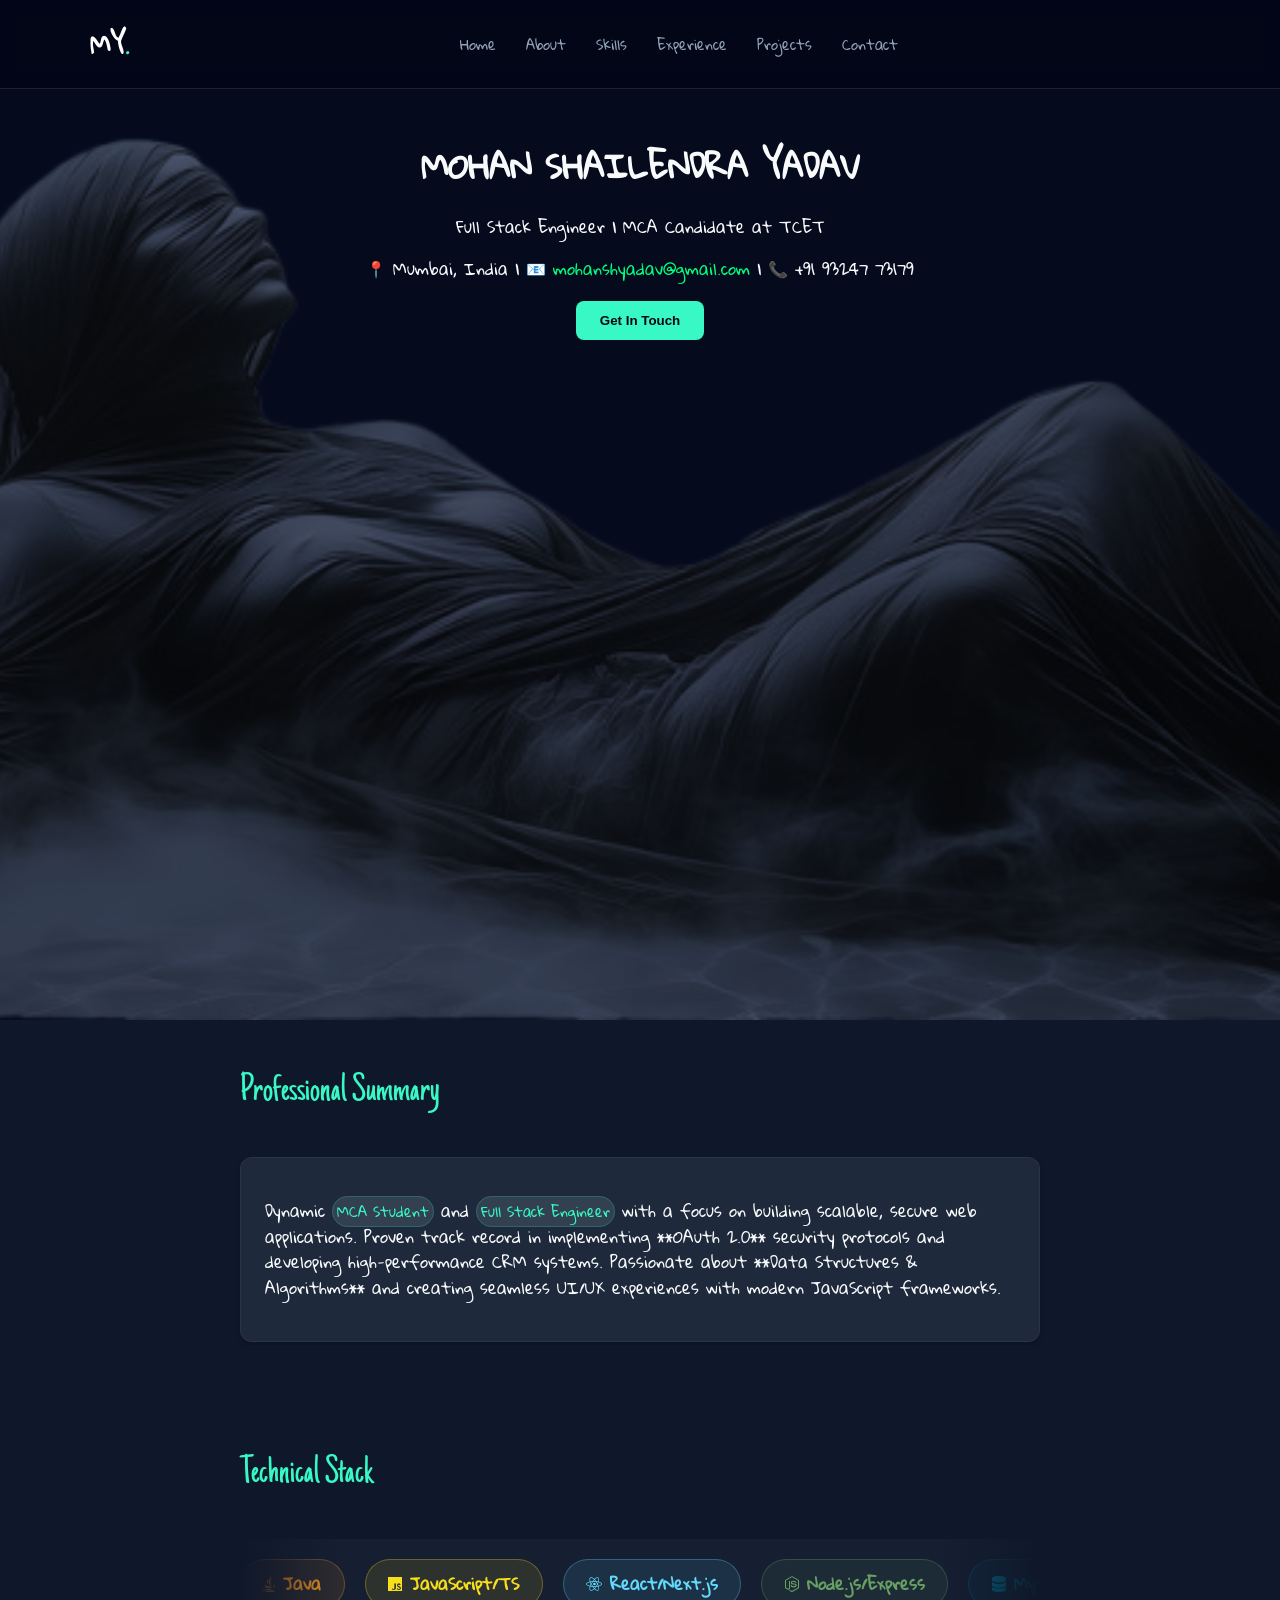
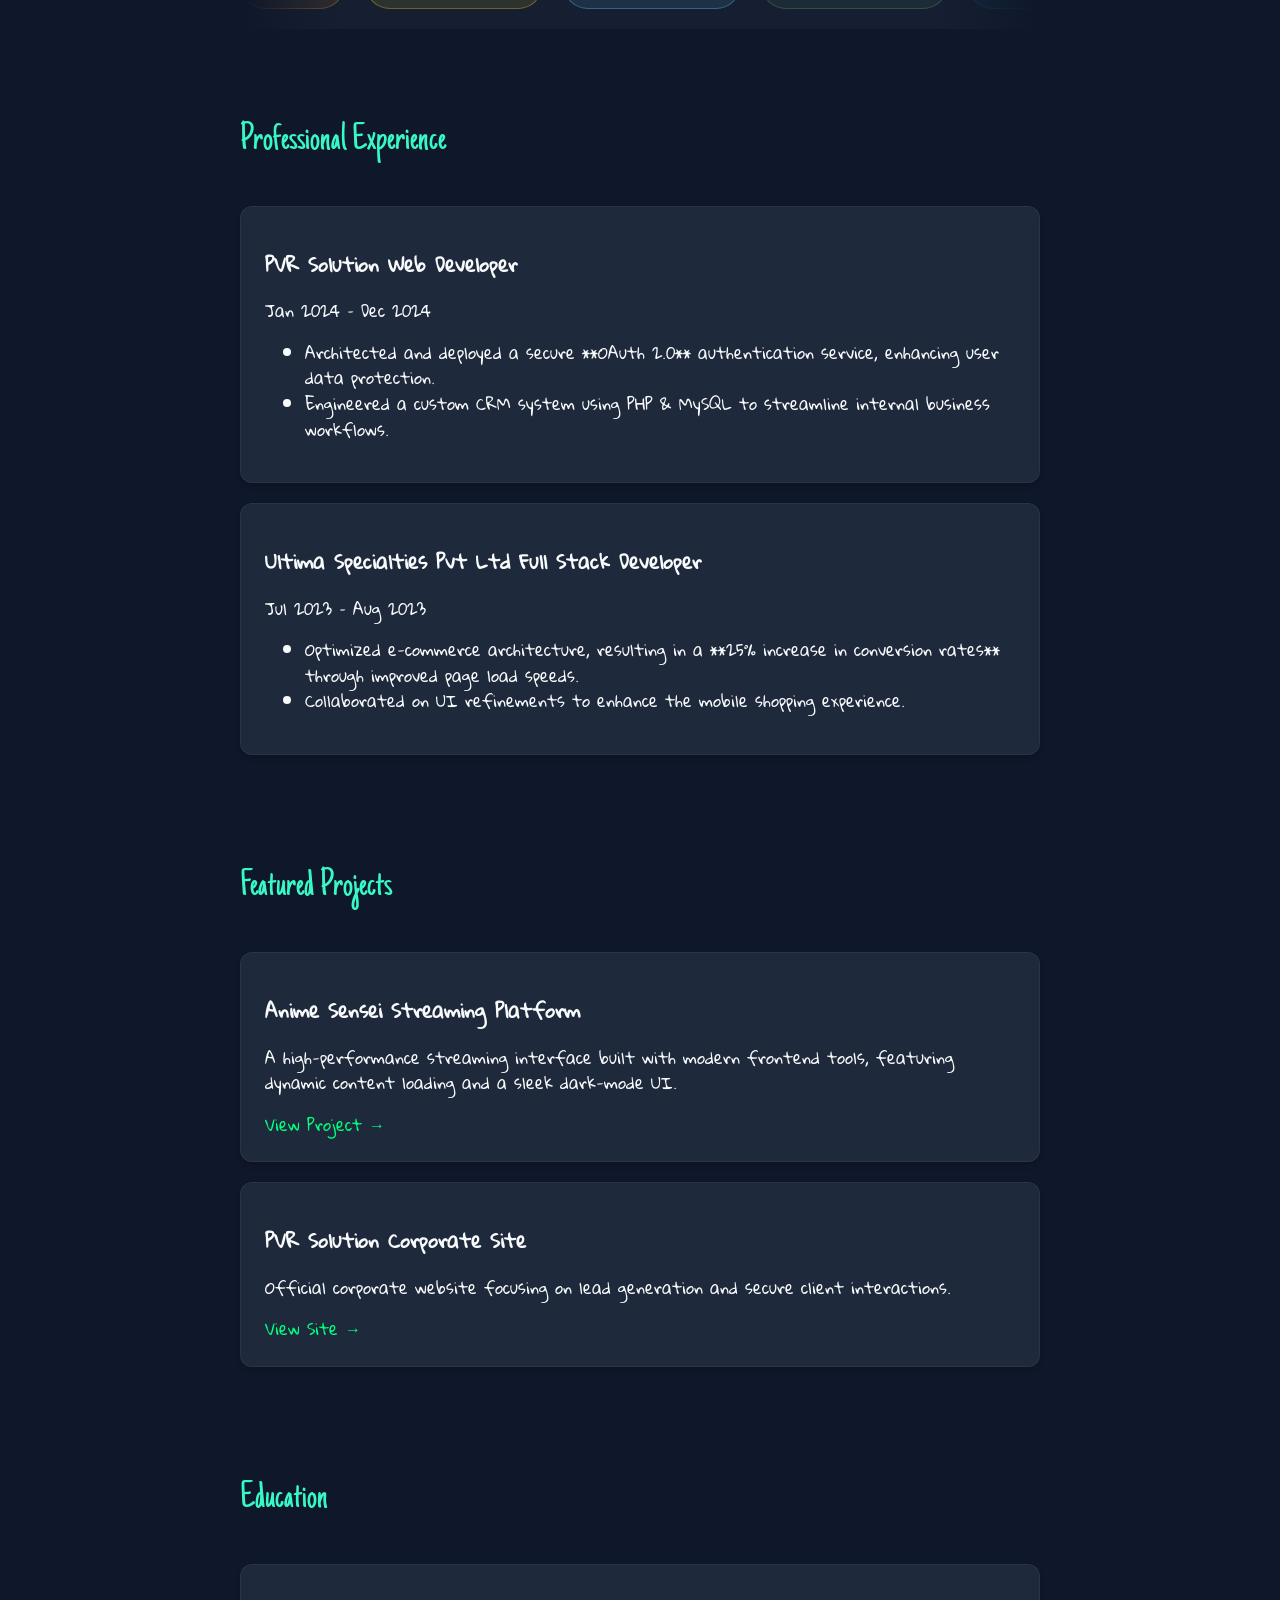
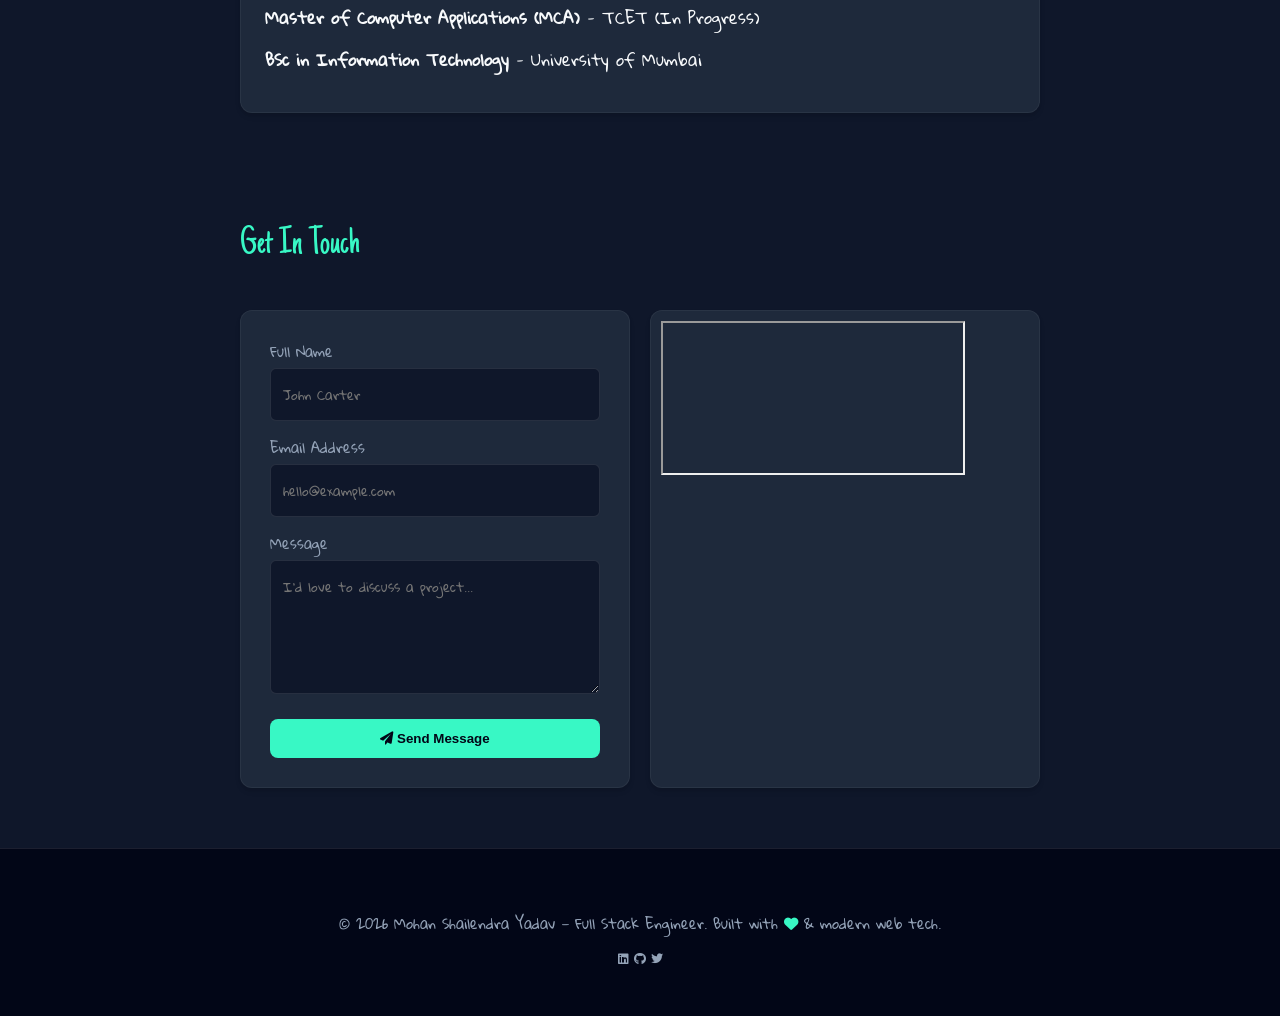
==== index.html @ fda1f380 "reupdate" ====
<!DOCTYPE html>
<html lang="en">

<head>
    <meta charset="UTF-8">
    <meta name="viewport" content="width=device-width, initial-scale=1.0">
    <title>Mohan Shailendra Yadav | Full Stack Engineer</title>
    <link rel="stylesheet" href="https://cdnjs.cloudflare.com/ajax/libs/font-awesome/6.0.0-beta3/css/all.min.css">
    <link href="https://fonts.googleapis.com/css2?family=Inter:wght@400;600;800&display=swap" rel="stylesheet">
    <link rel="stylesheet" href="./assets/css/style.css">
</head>

<body>

    <header class="navbar">
        <nav class="nav-container">
            <a href="#" class="logo">MY<span>.</span></a>

            <ul class="nav-links">
                <li><a href="#hero">Home</a></li>
                <li><a href="#summary">About</a></li>
                <li><a href="#skills">Skills</a></li>
                <li><a href="#experience">Experience</a></li>
                <li><a href="#projects">Projects</a></li>
                <li><a href="#contact">Contact</a></li>
            </ul>

            <div class="menu-toggle" id="mobile-menu">
                <span class="bar"></span>
                <span class="bar"></span>
                <span class="bar"></span>
            </div>
        </nav>
    </header>


    <main>
        <div id="hero">
            <div class="hero-card">

                <h1>MOHAN SHAILENDRA YADAV</h1>
                <p>Full Stack Engineer | MCA Candidate at TCET</p>
                <div class="contact-info">
                    <span>📍 Mumbai, India</span> |
                    <span>📧 <a href="mailto:mohanshyadav@gmail.com">mohanshyadav@gmail.com</a></span> |
                    <span>📞 +91 93247 73179</span>
                </div>
                <div style="margin-top: 20px;">
                    <button onclick="window.location.href='mailto:mohanshyadav@gmail.com'">Get In Touch</button>
                </div>
            </div>

        </div>

        <section id="summary">
            <h2>Professional Summary</h2>
            <div class="card">
                <p>
                    Dynamic <strong class="badge">MCA Student</strong> and <strong class="badge">Full Stack
                        Engineer</strong> with a focus on building scalable,
                    secure web applications.
                    Proven track record in implementing **OAuth 2.0** security protocols and developing high-performance
                    CRM systems.
                    Passionate about **Data Structures & Algorithms** and creating seamless UI/UX experiences with
                    modern JavaScript frameworks.
                </p>
            </div>
        </section>
        <section id="skills">
            <h2>Technical Stack</h2>
            <div class="slider-container">
                <div class="skill-track">
                    <span class="skill-badge java"><i class="fab fa-java"></i> Java</span>
                    <span class="skill-badge js"><i class="fab fa-js"></i> JavaScript/TS</span>
                    <span class="skill-badge react"><i class="fab fa-react"></i> React/Next.js</span>
                    <span class="skill-badge node"><i class="fab fa-node-js"></i> Node.js/Express</span>
                    <span class="skill-badge db"><i class="fas fa-database"></i> MySQL/MongoDB</span>
                    <span class="skill-badge aws"><i class="fab fa-aws"></i> AWS/Firebase</span>
                    <span class="skill-badge git"><i class="fab fa-git-alt"></i> Git/GitHub</span>
                    <span class="skill-badge design"><i class="fab fa-bootstrap"></i> Tailwind/CSS</span>
                    <span class="skill-badge security"><i class="fas fa-lock"></i> OAuth 2.0 / JWT</span>

                    <span class="skill-badge java"><i class="fab fa-java"></i> Java</span>
                    <span class="skill-badge js"><i class="fab fa-js"></i> JavaScript/TS</span>
                    <span class="skill-badge react"><i class="fab fa-react"></i> React/Next.js</span>
                    <span class="skill-badge node"><i class="fab fa-node-js"></i> Node.js/Express</span>
                    <span class="skill-badge db"><i class="fas fa-database"></i> MySQL/MongoDB</span>
                    <span class="skill-badge aws"><i class="fab fa-aws"></i> AWS/Firebase</span>
                    <span class="skill-badge git"><i class="fab fa-git-alt"></i> Git/GitHub</span>
                    <span class="skill-badge design"><i class="fab fa-bootstrap"></i> Tailwind/CSS</span>
                    <span class="skill-badge security"><i class="fas fa-lock"></i> OAuth 2.0 / JWT</span>
                </div>
            </div>
        </section>

        <section id="experience">
            <h2>Professional Experience</h2>
            <div class="card">
                <div class="card-header">
                    <h3>PVR Solution <span class="role">Web Developer</span></h3>
                    <span class="date">Jan 2024 – Dec 2024</span>
                </div>
                <ul>
                    <li>Architected and deployed a secure **OAuth 2.0** authentication service, enhancing user data
                        protection.</li>
                    <li>Engineered a custom CRM system using PHP & MySQL to streamline internal business workflows.</li>
                </ul>
            </div>

            <div class="card">
                <div class="card-header">
                    <h3>Ultima Specialties Pvt Ltd <span class="role">Full Stack Developer</span></h3>
                    <span class="date">Jul 2023 – Aug 2023</span>
                </div>
                <ul>
                    <li>Optimized e-commerce architecture, resulting in a **25% increase in conversion rates** through
                        improved page load speeds.</li>
                    <li>Collaborated on UI refinements to enhance the mobile shopping experience.</li>
                </ul>
            </div>
        </section>

        <section id="projects">
            <h2>Featured Projects</h2>
            <div class="card">
                <h3>Anime Sensei Streaming Platform</h3>
                <p>A high-performance streaming interface built with modern frontend tools, featuring dynamic content
                    loading and a sleek dark-mode UI.</p>
                <a href="https://anime-sensei-swart.vercel.app" target="_blank" class="project-link">View Project →</a>
            </div>
            <div class="card">
                <h3>PVR Solution Corporate Site</h3>
                <p>Official corporate website focusing on lead generation and secure client interactions.</p>
                <a href="https://pvrsolution.com" target="_blank" class="project-link">View Site →</a>
            </div>
        </section>

        <section id="education">
            <h2>Education</h2>
            <div class="card">
                <p><strong>Master of Computer Applications (MCA)</strong> - TCET (In Progress)</p>
                <p><strong>BSc in Information Technology</strong> - University of Mumbai</p>
            </div>
        </section>
<section id="contact">
        <h2>Get In Touch</h2>
        <div class="contact-container">
            <div class="card" style="padding: 1.8rem;">
                <form id="contactForm">
                    <div class="input-group">
                        <label for="name">Full Name</label>
                        <input type="text" id="name" placeholder="John Carter" required>
                    </div>
                    <div class="input-group">
                        <label for="email">Email Address</label>
                        <input type="email" id="email" placeholder="hello@example.com" required>
                    </div>
                    <div class="input-group">
                        <label for="message">Message</label>
                        <textarea id="message" rows="4" placeholder="I'd love to discuss a project..." required></textarea>
                    </div>
                    <button type="submit" class="submit-btn"><i class="fas fa-paper-plane"></i> Send Message</button>
                </form>
            </div>
            <div class="card contact-map">
                <iframe src="https://www.google.com/maps/embed?pb=!1m18!1m12!1m3!1d241317.11609823277!2d72.74109925749698!3d19.081966716222594!2m3!1f0!2f0!3f0!3m2!1i1024!2i768!4f13.1!3m3!1m2!1s0x3be7c6306644edc1%3A0x5da4ed8f8d648c69!2sMumbai%2C%20Maharashtra!5e0!3m2!1sen!2sin!4v1712150000000!5m2!1sen!2sin" loading="lazy" referrerpolicy="no-referrer-when-downgrade"></iframe>
            </div>
        </div>
    </section>
    </main>

    <footer>
        <p>© 2026 Mohan Shailendra Yadav — Full Stack Engineer. Built with <i class="fas fa-heart"
                style="color: var(--primary);"></i> & modern web tech.</p>
        <div style="margin-top: 8px; font-size: 0.75rem;">
            <i class="fab fa-linkedin"></i> <i class="fab fa-github"></i> <i class="fab fa-twitter"></i>
        </div>
    </footer>

    <script src="./assets/javascript/main.js"></script>
</body>

</html>
---- assets/css/style.css ----
:root {
  --primary: #38f8c5;
  --primary-hover: #0ea5e9;
  --bg-main: #0f172a;
  --bg-card: #1e293b;
  --bg-header: #020617;
  --text-main: #f8fafc;
  --text-muted: #94a3b8;
  --transition: all 0.3s ease;
}

@font-face {
  font-family: 'Gloria';
  src: url('../fonts/GloriaHallelujah-Regular.ttf');
}

@font-face {
  font-family: 'AnotherHand';
  src: url('../fonts/JustAnotherHand-Regular.ttf');
}

html {
  scroll-behavior: smooth;
}

body {
  font-family: 'Gloria', sans-serif;
  line-height: 1.6;
  margin: 0;
  background-color: var(--bg-main);
  color: var(--text-main);
  -webkit-font-smoothing: antialiased;
}

a {
  color: springgreen;
  text-decoration: none;
}

/* custom scrollbar */
::-webkit-scrollbar {
  width: 8px;
}

::-webkit-scrollbar-track {
  background: var(--bg-header);
}

::-webkit-scrollbar-thumb {
  background: var(--primary);
  border-radius: 12px;
}

/* Header with a subtle bottom border */
header {
  background: var(--bg-header);
  padding: 3rem 1rem;
  text-align: center;
  border-bottom: 1px solid rgba(255, 255, 255, 0.1);
}

header h1 {
  margin: 0;
  font-size: 2.5rem;
  font-weight: 800;
  letter-spacing: -0.025em;
  background: linear-gradient(to right, #38bdf8, #818cf8);
  -webkit-background-clip: text;
  -webkit-text-fill-color: transparent;
}

header p {
  margin-top: 0.5rem;
  color: var(--text-muted);
  font-size: 1.1rem;
}

/* Section constraints for better readability */
section {
  max-width: 800px;
  margin: 0 auto;
  padding: 40px 20px;
}

/* Cards with depth and hover effects */
.card {
  background: var(--bg-card);
  padding: 1.5rem;
  margin-bottom: 20px;
  border-radius: 12px;
  border: 1px solid rgba(255, 255, 255, 0.05);
  transition: var(--transition);
  box-shadow: 0 4px 6px -1px rgba(0, 0, 0, 0.1), 0 2px 4px -1px rgba(0, 0, 0, 0.06);
}

.card:hover {
  transform: translateY(-4px);
  border-color: var(--primary);
  box-shadow: 0 10px 15px -3px rgba(0, 0, 0, 0.2);
}

h2 {
  font-family: 'AnotherHand', sans-serif;
  font-size: 2.5rem;
  font-weight: 400;
  margin-top: 0;
  color: var(--primary);
  display: flex;
  align-items: center;
  gap: 10px;
}

.badge {
  background: rgba(198, 230, 226, 0.12);
  border-radius: 40px;
  padding: 0;
  padding-left: 4px;
  padding-right: 4px;
  font-size: 0.9rem;
  font-weight: 500;
  color: var(--primary);
  border: 1px solid rgba(45, 212, 191, 0.25);
}

/* Improved Button States */
button {
  padding: 12px 24px;
  background: var(--primary);
  color: #020617;
  font-weight: 600;
  border: none;
  cursor: pointer;
  border-radius: 8px;
  transition: var(--transition);
}

button:hover {
  background: var(--primary-hover);
  transform: scale(1.02);
  box-shadow: 0 0 20px rgba(56, 189, 248, 0.4);
}

button:active {
  transform: scale(0.98);
}

/* ----------------------------------------------------------- */
/* Navbar Styling */
/* ----------------------------------------------------------- */

.navbar {
  position: fixed;
  top: 0;
  width: 100%;
  background: rgba(2, 6, 23, 0.8);
  /* Dark semi-transparent */
  backdrop-filter: blur(10px);
  /* Glass effect */
  border-bottom: 1px solid rgba(255, 255, 255, 0.1);
  z-index: 1000;
  padding: 15px 0;
}

.nav-container {
  max-width: 1100px;
  margin: 0 auto;
  display: flex;
  justify-content: space-between;
  align-items: center;
  padding: 0 20px;
}

.logo {
  font-size: 1.5rem;
  font-weight: 800;
  color: white;
  text-decoration: none;
  letter-spacing: -1px;
}

.logo span {
  color: var(--primary);
  /* That blue we used earlier */
}

.nav-links {
  display: flex;
  list-style: none;
  gap: 30px;
}

.nav-links a {
  text-decoration: none;
  color: var(--text-muted);
  font-size: 0.9rem;
  font-weight: 500;
  transition: var(--transition);
}

.nav-links a:hover {
  color: var(--primary);
}

/* Responsive Mobile Menu */
@media (max-width: 768px) {

  .menu-toggle {
    display: block;
    cursor: pointer;
  }

  .bar {
    display: block;
    width: 25px;
    height: 3px;
    margin: 5px auto;
    background-color: white;
    transition: all 0.3s ease-in-out;
  }

  /* Create the 'drawer' effect */
  .nav-links {
    display: flex;
    flex-direction: column;
    position: absolute;
    top: 70px;
    /* Adjust based on navbar height */
    left: -100%;
    /* Hidden off-screen to the left */
    width: 100%;
    background: var(--bg-header);
    transition: 0.3s ease;
    text-align: center;
    padding: 20px 0;
    border-bottom: 1px solid rgba(255, 255, 255, 0.1);
  }

  /* When JavaScript adds the .active class, slide it in! */
  .nav-links.active {
    left: 0;
  }

  /* Animate the hamburger into an 'X' */
  .menu-toggle.is-active .bar:nth-child(2) {
    opacity: 0;
  }

  .menu-toggle.is-active .bar:nth-child(1) {
    transform: translateY(8px) rotate(45deg);
  }

  .menu-toggle.is-active .bar:nth-child(3) {
    transform: translateY(-8px) rotate(-45deg);
  }
}

/* ----------------------------------------------------------- */
/* Hero Section Layout */
/* ----------------------------------------------------------- */
#hero {
  height: 100dvh;
  width: 100%;
  padding-top: 120px;
  /* Space for the fixed navbar */
  text-align: center;

  /* Background Properties */
  background-image: url('../images/hero-bg.png');
  background-repeat: no-repeat;
  background-position: center center;
  /* Centers the image */
  background-size: cover;
  /* This is the fix for "attachment: cover" */

  /* Optional: Background Overlay */
  /* This makes the text easier to read if the image is too bright */
  background-blend-mode: overlay;
  background-color: rgba(2, 6, 23, 0.7);
}


/* ----------------------------------------------------------- */
/* Skill Section Layout */
/* ----------------------------------------------------------- */

/* Slider Wrapper */
.slider-container {
  width: 100%;
  overflow: hidden;
  padding: 20px 0;
  background: rgba(30, 41, 59, 0.5);
  border-radius: 12px;
  position: relative;
}

/* Masking gradient to fade edges */
.slider-container::before,
.slider-container::after {
  content: "";
  position: absolute;
  top: 0;
  width: 100px;
  height: 100%;
  z-index: 2;
}

.slider-container::before {
  left: 0;
  background: linear-gradient(to right, #0f172a, transparent);
}

.slider-container::after {
  right: 0;
  background: linear-gradient(to left, #0f172a, transparent);
}

/* The Moving Track */
.skill-track {
  display: flex;
  gap: 20px;
  width: max-content;
  animation: scroll 25s linear infinite;
}

.skill-track:hover {
  animation-play-state: paused;
  /* Pause on hover so people can read */
}

@keyframes scroll {
  0% {
    transform: translateX(0);
  }

  100% {
    transform: translateX(-50%);
  }
}

/* Brand Colors & Badge Styling */
.skill-badge {
  display: flex;
  align-items: center;
  gap: 8px;
  padding: 0.7rem 1.4rem;
  border-radius: 50px;
  font-weight: 600;
  white-space: nowrap;
  border: 1px solid rgba(255, 255, 255, 0.1);
  transition: transform 0.3s ease;
}

.skill-badge:hover {
  transform: scale(1.1);
}

/* Specific Colors */
.java {
  color: #f89820;
  background: rgba(248, 152, 32, 0.1);
  border-color: rgba(248, 152, 32, 0.3);
}

.js {
  color: #f7df1e;
  background: rgba(247, 223, 30, 0.1);
  border-color: rgba(247, 223, 30, 0.3);
}

.react {
  color: #61dafb;
  background: rgba(97, 218, 251, 0.1);
  border-color: rgba(97, 218, 251, 0.3);
}

.node {
  color: #68a063;
  background: rgba(104, 160, 99, 0.1);
  border-color: rgba(104, 160, 99, 0.3);
}

.db {
  color: #00758f;
  background: rgba(0, 117, 143, 0.1);
  border-color: rgba(0, 117, 143, 0.3);
}

.aws {
  color: #ff9900;
  background: rgba(255, 153, 0, 0.1);
  border-color: rgba(255, 153, 0, 0.3);
}

.git {
  color: #f05032;
  background: rgba(240, 80, 50, 0.1);
  border-color: rgba(240, 80, 50, 0.3);
}

.design {
  color: #38bdf8;
  background: rgba(56, 189, 248, 0.1);
  border-color: rgba(56, 189, 248, 0.3);
}

.security {
  color: #a855f7;
  background: rgba(168, 85, 247, 0.1);
  border-color: rgba(168, 85, 247, 0.3);
}

/* ----------------------------------------------------------- */
/* Contact Section Layout */
/* ----------------------------------------------------------- */

.contact-container {
  display: grid;
  grid-template-columns: 1fr 1fr;
  gap: 20px;
}

/* Form Styling */
.input-group {
  margin-bottom: 15px;
  display: flex;
  flex-direction: column;
}

.input-group label {
  font-size: 0.9rem;
  color: var(--text-muted);
  margin-bottom: 5px;
}

.input-group input,
.input-group textarea {
  background: #0f172a;
  border: 1px solid rgba(255, 255, 255, 0.1);
  padding: 12px;
  border-radius: 6px;
  color: white;
  font-family: inherit;
  transition: var(--transition);
}

.input-group input:focus,
.input-group textarea:focus {
  outline: none;
  border-color: var(--primary);
  box-shadow: 0 0 5px rgba(56, 189, 248, 0.2);
}

/* Map Styling */
.contact-map {
  padding: 10px;
  /* Slimmer padding for the map card */
  min-height: 350px;
  overflow: hidden;
}

.submit-btn {
  width: 100%;
  margin-top: 10px;
}

/* Responsive Design */
@media (max-width: 768px) {
  .contact-container {
    grid-template-columns: 1fr;
    /* Stacks form and map on top of each other */
  }

  .contact-map {
    height: 300px;
  }
}

/* ----------------------------------------------------------- */
/* Footer */
/* ----------------------------------------------------------- */

footer {
  text-align: center;
  padding: 3rem 1rem;
  background: var(--bg-header);
  color: var(--text-muted);
  font-size: 0.9rem;
  border-top: 1px solid rgba(255, 255, 255, 0.1);
}
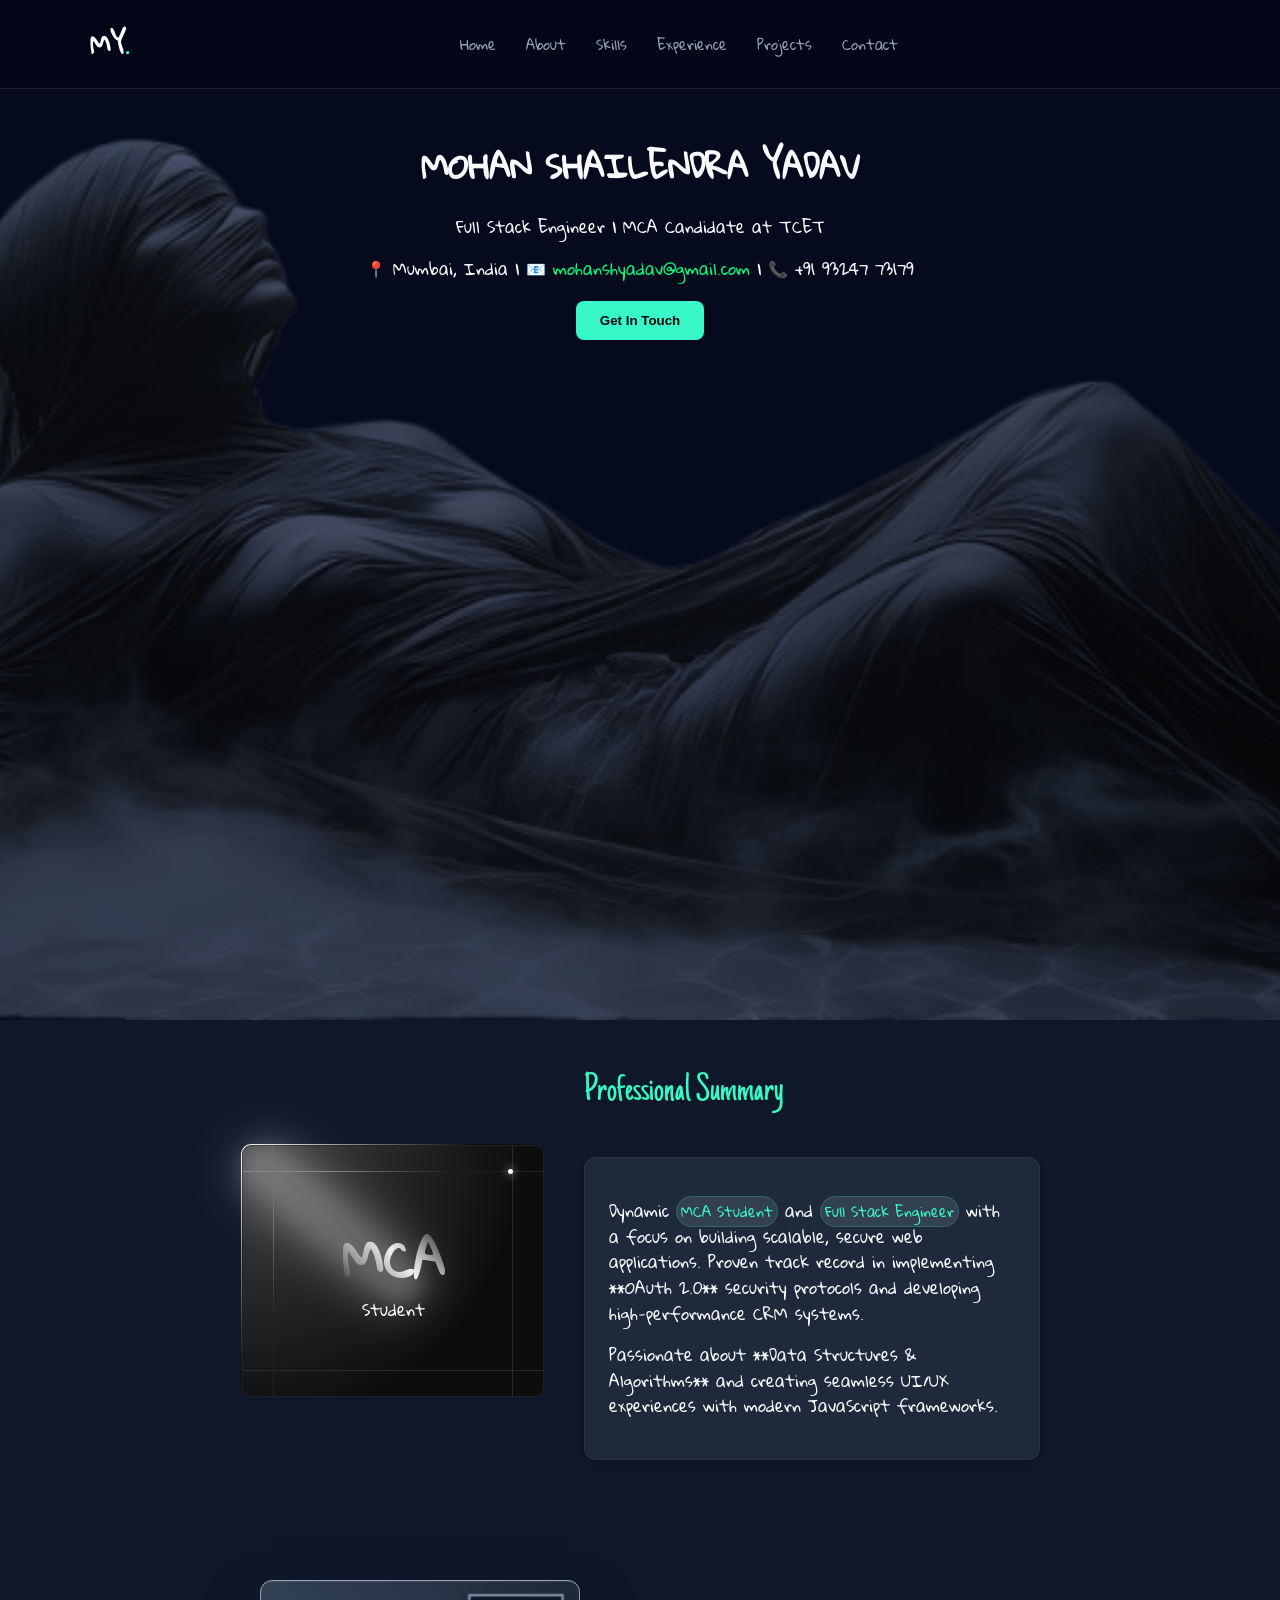
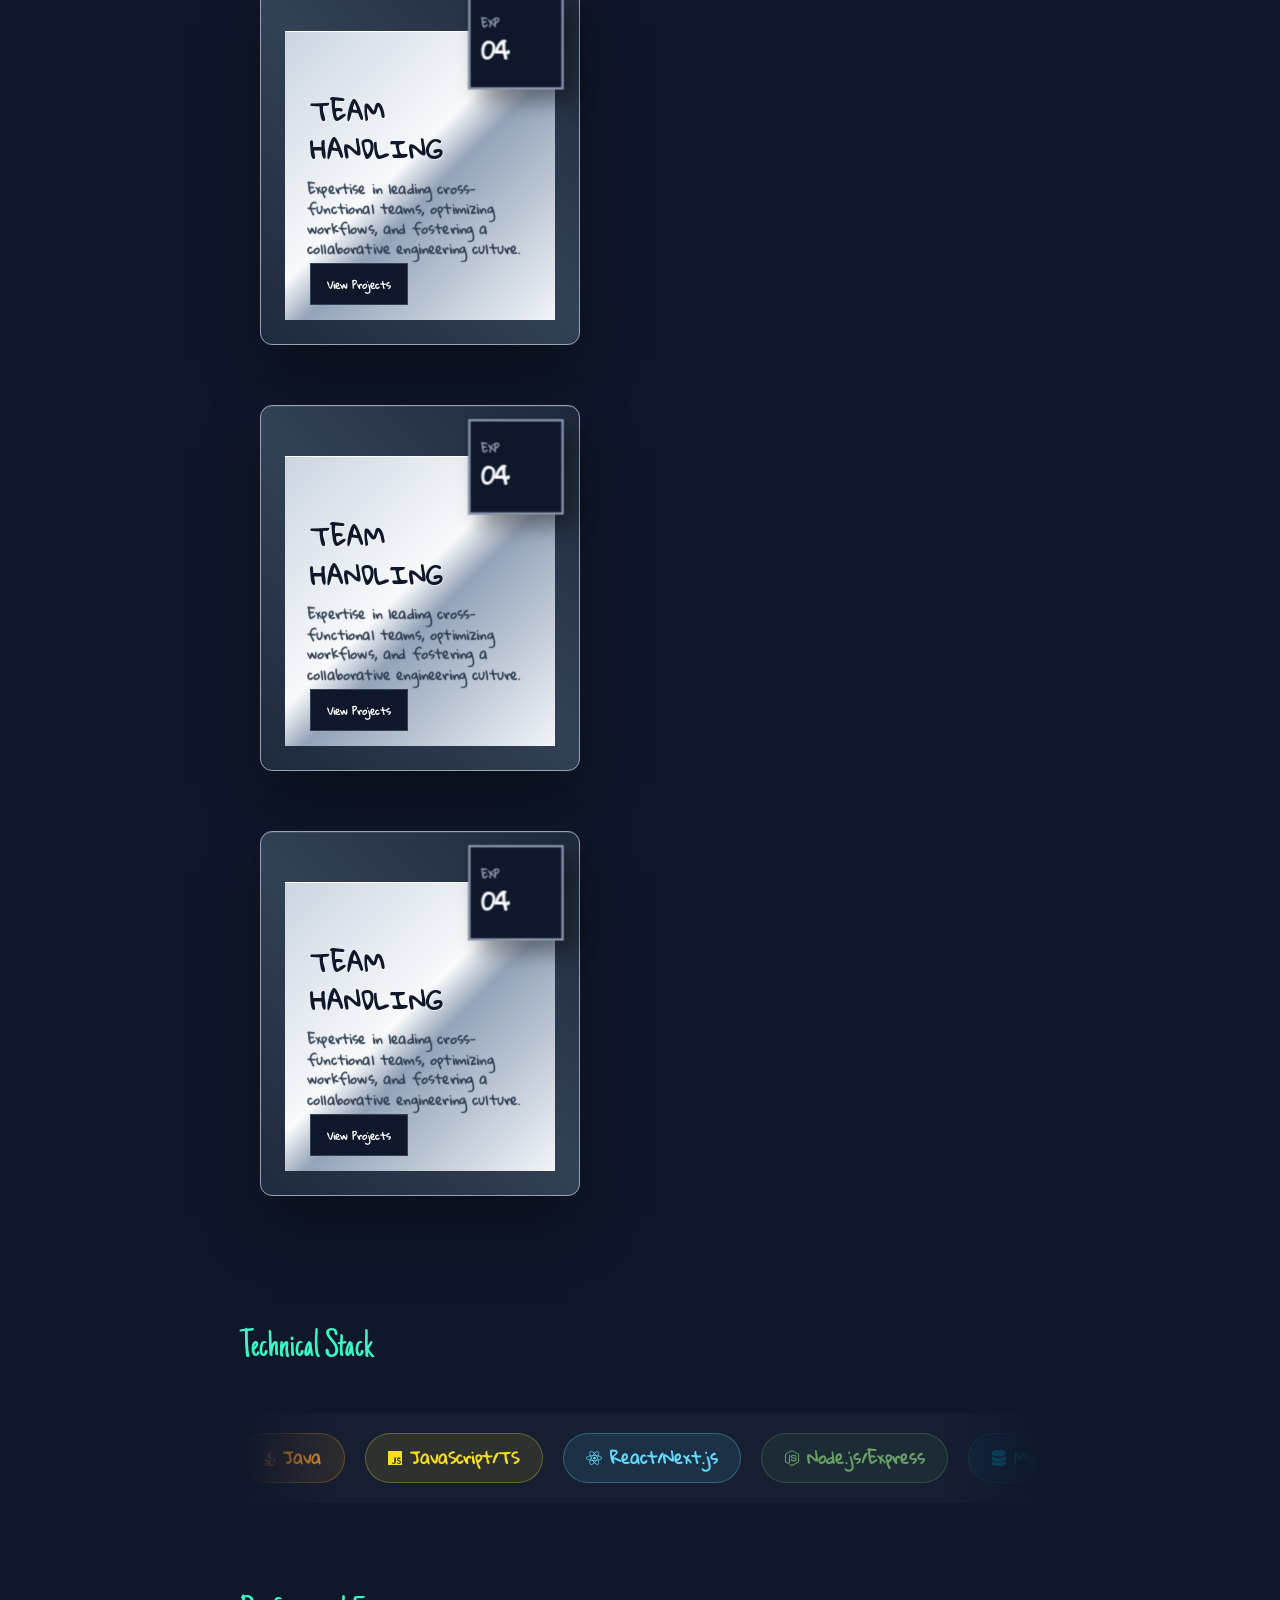
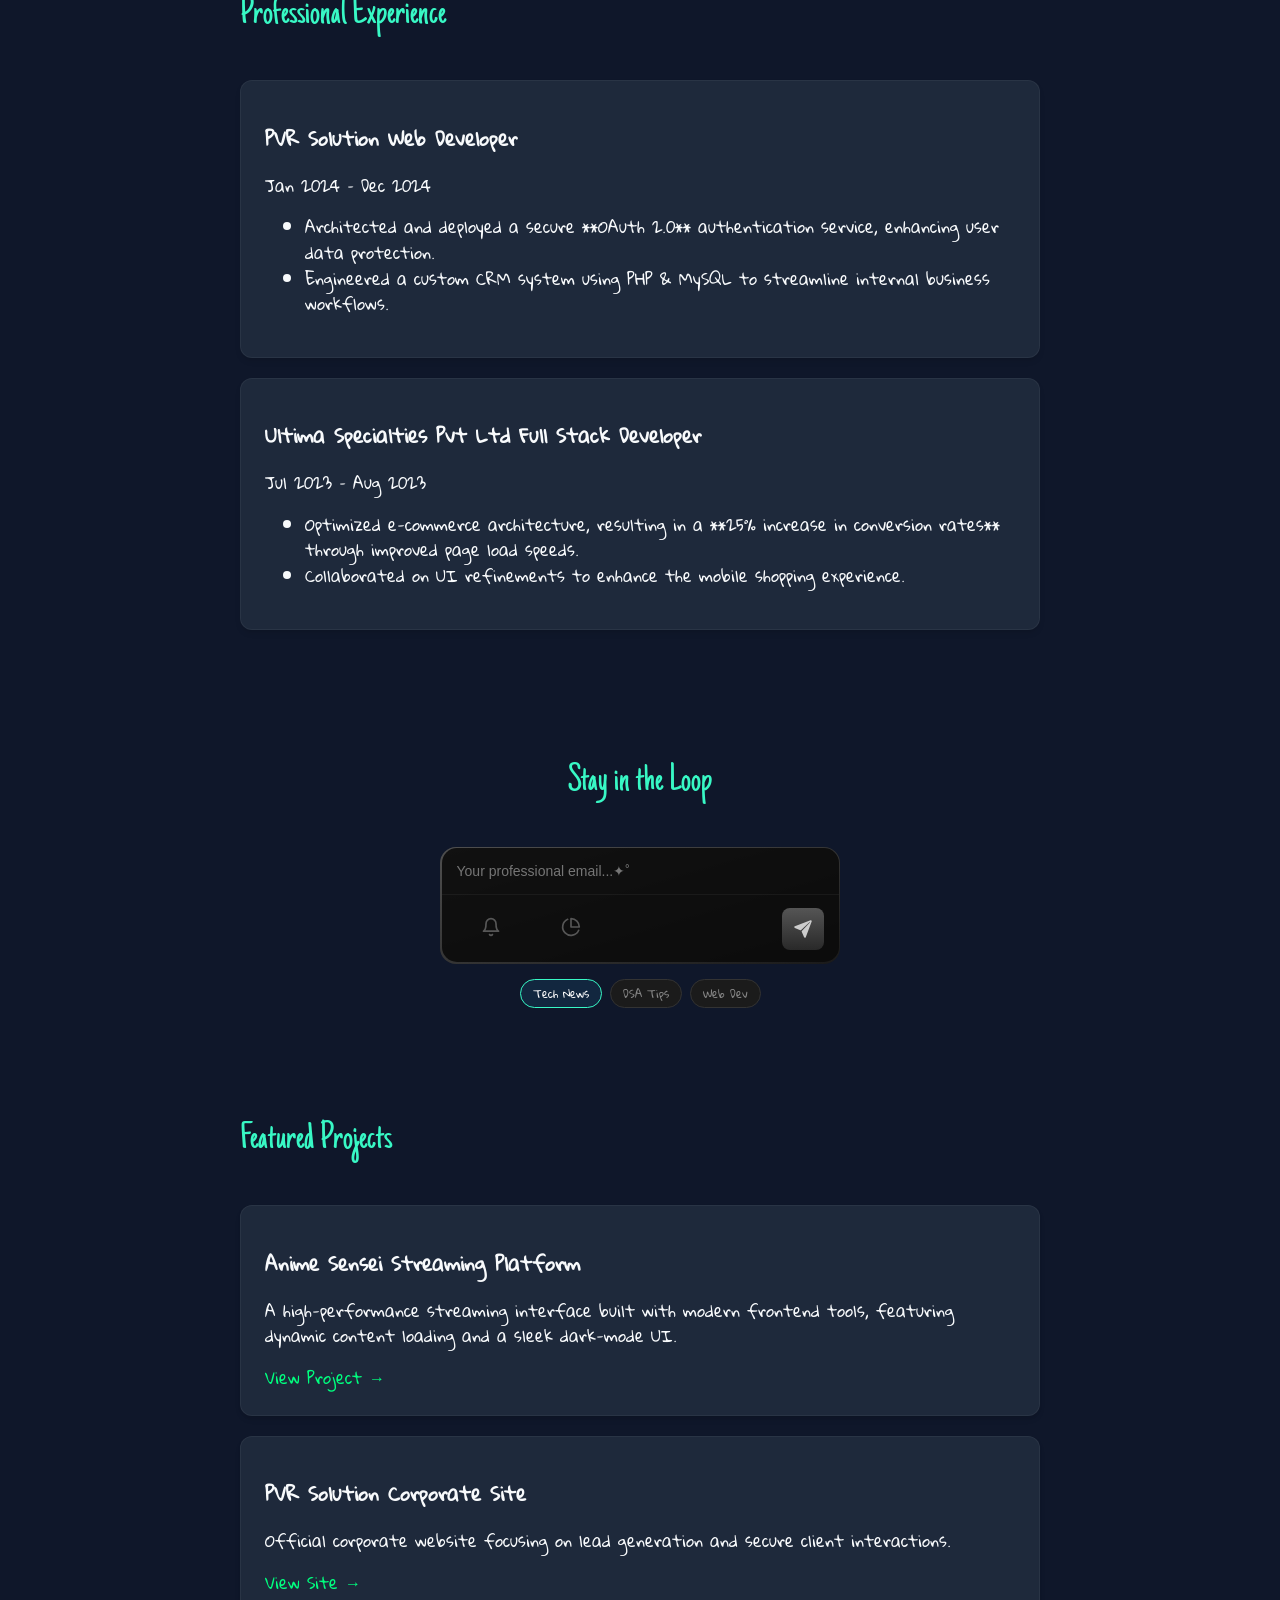
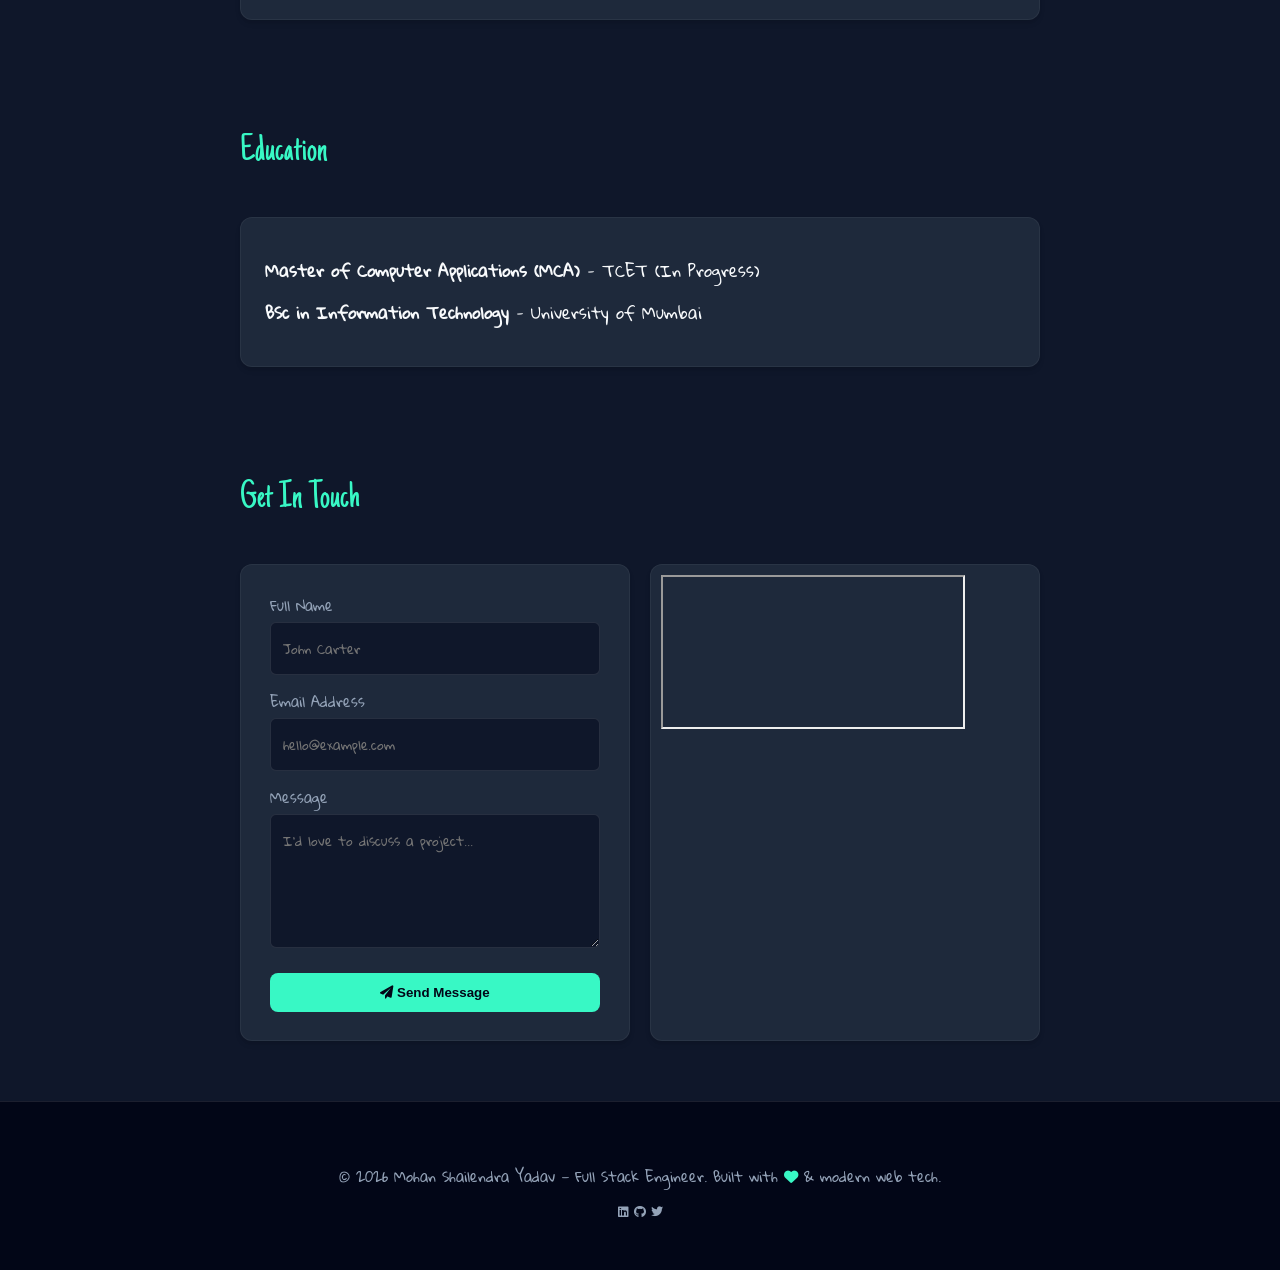
==== commit 07b9ae2b: "changes-aos added" ====
--- a/index.html
+++ b/index.html
@@ -8,9 +8,15 @@
     <link rel="stylesheet" href="https://cdnjs.cloudflare.com/ajax/libs/font-awesome/6.0.0-beta3/css/all.min.css">
     <link href="https://fonts.googleapis.com/css2?family=Inter:wght@400;600;800&display=swap" rel="stylesheet">
     <link rel="stylesheet" href="./assets/css/style.css">
+    <link rel="stylesheet" href="./assets/css/aos.css">
 </head>
 
 <body>
+<div class="loader-wrapper">
+    <div class="loader">
+        <img src="./assets/images/loader.gif" alt="Loading..." />
+    </div>
+</div>
 
     <header class="navbar">
         <nav class="nav-container">
@@ -51,22 +57,89 @@
             </div>
 
         </div>
-
-        <section id="summary">
+<section id="summary" data-aos="fade-up">
+    <div class="summary-container">
+        <div class="summary-visual">
+            <div class="outer">
+                <div class="dot"></div>
+                <div class="card-animated">
+                    <div class="ray"></div>
+                    <div class="text">MCA</div>
+                    <div>Student</div>
+                    <div class="line topl"></div>
+                    <div class="line leftl"></div>
+                    <div class="line bottoml"></div>
+                    <div class="line rightl"></div>
+                </div>
+            </div>
+        </div>
+
+        <div class="summary-text">
             <h2>Professional Summary</h2>
             <div class="card">
                 <p>
                     Dynamic <strong class="badge">MCA Student</strong> and <strong class="badge">Full Stack
-                        Engineer</strong> with a focus on building scalable,
-                    secure web applications.
-                    Proven track record in implementing **OAuth 2.0** security protocols and developing high-performance
-                    CRM systems.
-                    Passionate about **Data Structures & Algorithms** and creating seamless UI/UX experiences with
-                    modern JavaScript frameworks.
+                    Engineer</strong> with a focus on building scalable, secure web applications.
+                    Proven track record in implementing **OAuth 2.0** security protocols and developing 
+                    high-performance CRM systems.
                 </p>
-            </div>
-        </section>
-        <section id="skills">
+                <p style="margin-top: 15px;">
+                    Passionate about **Data Structures & Algorithms** and creating seamless UI/UX 
+                    experiences with modern JavaScript frameworks.
+                </p>
+            </div>
+        </div>
+    </div>
+</section>
+
+<section id="" >
+    <div class="parent">
+  <div class="card metallic">
+    <div class="content-box">
+      <span class="card-title">Team Handling</span>
+      <p class="card-content">
+        Expertise in leading cross-functional teams, optimizing workflows, and fostering a collaborative engineering culture.
+      </p>
+      <span class="see-more">View Projects</span>
+    </div>
+    <div class="date-box">
+      <span class="month">EXP</span>
+      <span class="date">04</span> </div>
+  </div>
+</div>
+
+<div class="parent">
+  <div class="card metallic">
+    <div class="content-box">
+      <span class="card-title">Team Handling</span>
+      <p class="card-content">
+        Expertise in leading cross-functional teams, optimizing workflows, and fostering a collaborative engineering culture.
+      </p>
+      <span class="see-more">View Projects</span>
+    </div>
+    <div class="date-box">
+      <span class="month">EXP</span>
+      <span class="date">04</span> </div>
+  </div>
+</div>
+
+<div class="parent">
+  <div class="card metallic">
+    <div class="content-box">
+      <span class="card-title">Team Handling</span>
+      <p class="card-content">
+        Expertise in leading cross-functional teams, optimizing workflows, and fostering a collaborative engineering culture.
+      </p>
+      <span class="see-more">View Projects</span>
+    </div>
+    <div class="date-box">
+      <span class="month">EXP</span>
+      <span class="date">04</span> </div>
+  </div>
+</div>
+</section>
+
+        <section id="skills" data-aos="fade-up">
             <h2>Technical Stack</h2>
             <div class="slider-container">
                 <div class="skill-track">
@@ -93,7 +166,7 @@
             </div>
         </section>
 
-        <section id="experience">
+        <section id="experience" data-aos="fade-up">
             <h2>Professional Experience</h2>
             <div class="card">
                 <div class="card-header">
@@ -107,7 +180,7 @@
                 </ul>
             </div>
 
-            <div class="card">
+            <div class="card" data-aos="fade-right">
                 <div class="card-header">
                     <h3>Ultima Specialties Pvt Ltd <span class="role">Full Stack Developer</span></h3>
                     <span class="date">Jul 2023 – Aug 2023</span>
@@ -120,53 +193,92 @@
             </div>
         </section>
 
+        <section id="newsletter" data-aos="fade-up">
+    <h2>Stay in the Loop</h2>
+    <div class="container_newsletter">
+        <div class="container-input-wrapper">
+            <div class="inner-box">
+                <div class="input-area">
+                    <input type="email" id="email_sub" name="email" placeholder="Your professional email...✦˚" required>
+                </div>
+                <div class="options">
+                    <div class="btns-add">
+                        <button title="Weekly Updates">
+                            <svg xmlns="http://www.w3.org/2000/svg" width="20" height="20" viewBox="0 0 24 24" fill="none" stroke="currentColor" stroke-width="2" stroke-linecap="round" stroke-linejoin="round"><path d="M18 8A6 6 0 0 0 6 8c0 7-3 9-3 9h18s-3-2-3-9"></path><path d="M13.73 21a2 2 0 0 1-3.46 0"></path></svg>
+                        </button>
+                        <button title="Tech Trends">
+                            <svg xmlns="http://www.w3.org/2000/svg" width="20" height="20" viewBox="0 0 24 24" fill="none" stroke="currentColor" stroke-width="2" stroke-linecap="round" stroke-linejoin="round"><path d="M21.21 15.89A10 10 0 1 1 8 2.83"></path><path d="M22 12A10 10 0 0 0 12 2v10z"></path></svg>
+                        </button>
+                    </div>
+                    <button class="btn-submit" aria-label="Subscribe">
+                        <i>
+                            <svg viewBox="0 0 512 512" width="20" height="20">
+                                <path fill="currentColor" d="M473 39.05a24 24 0 0 0-25.5-5.46L47.47 185h-.08a24 24 0 0 0 1 45.16l.41.13l137.3 58.63a16 16 0 0 0 15.54-3.59L422 80a7.07 7.07 0 0 1 10 10L226.66 310.26a16 16 0 0 0-3.59 15.54l58.65 137.38c.06.2.12.38.19.57c3.2 9.27 11.3 15.81 21.09 16.25h1a24.63 24.63 0 0 0 23-15.46L478.39 64.62A24 24 0 0 0 473 39.05"></path>
+                            </svg>
+                        </i>
+                    </button>
+                </div>
+            </div>
+        </div>
+        <div class="tags">
+            <span class="tag-active">Tech News</span>
+            <span>DSA Tips</span>
+            <span>Web Dev</span>
+        </div>
+    </div>
+</section>
+
         <section id="projects">
             <h2>Featured Projects</h2>
-            <div class="card">
+            <div class="card" data-aos="fade-right">
                 <h3>Anime Sensei Streaming Platform</h3>
                 <p>A high-performance streaming interface built with modern frontend tools, featuring dynamic content
                     loading and a sleek dark-mode UI.</p>
                 <a href="https://anime-sensei-swart.vercel.app" target="_blank" class="project-link">View Project →</a>
             </div>
-            <div class="card">
+            <div class="card" data-aos="fade-right">
                 <h3>PVR Solution Corporate Site</h3>
                 <p>Official corporate website focusing on lead generation and secure client interactions.</p>
                 <a href="https://pvrsolution.com" target="_blank" class="project-link">View Site →</a>
             </div>
         </section>
 
-        <section id="education">
+        <section id="education" data-aos="fade-up">
             <h2>Education</h2>
             <div class="card">
                 <p><strong>Master of Computer Applications (MCA)</strong> - TCET (In Progress)</p>
                 <p><strong>BSc in Information Technology</strong> - University of Mumbai</p>
             </div>
         </section>
-<section id="contact">
-        <h2>Get In Touch</h2>
-        <div class="contact-container">
-            <div class="card" style="padding: 1.8rem;">
-                <form id="contactForm">
-                    <div class="input-group">
-                        <label for="name">Full Name</label>
-                        <input type="text" id="name" placeholder="John Carter" required>
-                    </div>
-                    <div class="input-group">
-                        <label for="email">Email Address</label>
-                        <input type="email" id="email" placeholder="hello@example.com" required>
-                    </div>
-                    <div class="input-group">
-                        <label for="message">Message</label>
-                        <textarea id="message" rows="4" placeholder="I'd love to discuss a project..." required></textarea>
-                    </div>
-                    <button type="submit" class="submit-btn"><i class="fas fa-paper-plane"></i> Send Message</button>
-                </form>
-            </div>
-            <div class="card contact-map">
-                <iframe src="https://www.google.com/maps/embed?pb=!1m18!1m12!1m3!1d241317.11609823277!2d72.74109925749698!3d19.081966716222594!2m3!1f0!2f0!3f0!3m2!1i1024!2i768!4f13.1!3m3!1m2!1s0x3be7c6306644edc1%3A0x5da4ed8f8d648c69!2sMumbai%2C%20Maharashtra!5e0!3m2!1sen!2sin!4v1712150000000!5m2!1sen!2sin" loading="lazy" referrerpolicy="no-referrer-when-downgrade"></iframe>
-            </div>
-        </div>
-    </section>
+        <section id="contact">
+            <h2>Get In Touch</h2>
+            <div class="contact-container">
+                <div class="card" style="padding: 1.8rem;">
+                    <form id="contactForm">
+                        <div class="input-group">
+                            <label for="name">Full Name</label>
+                            <input type="text" id="name" placeholder="John Carter" required>
+                        </div>
+                        <div class="input-group">
+                            <label for="email">Email Address</label>
+                            <input type="email" id="email" placeholder="hello@example.com" required>
+                        </div>
+                        <div class="input-group">
+                            <label for="message">Message</label>
+                            <textarea id="message" rows="4" placeholder="I'd love to discuss a project..."
+                                required></textarea>
+                        </div>
+                        <button type="submit" class="submit-btn"><i class="fas fa-paper-plane"></i> Send
+                            Message</button>
+                    </form>
+                </div>
+                <div class="card contact-map">
+                    <iframe
+                        src="https://www.google.com/maps/embed?pb=!1m18!1m12!1m3!1d241317.11609823277!2d72.74109925749698!3d19.081966716222594!2m3!1f0!2f0!3f0!3m2!1i1024!2i768!4f13.1!3m3!1m2!1s0x3be7c6306644edc1%3A0x5da4ed8f8d648c69!2sMumbai%2C%20Maharashtra!5e0!3m2!1sen!2sin!4v1712150000000!5m2!1sen!2sin"
+                        loading="lazy" referrerpolicy="no-referrer-when-downgrade"></iframe>
+                </div>
+            </div>
+        </section>
     </main>
 
     <footer>
@@ -178,6 +290,10 @@
     </footer>
 
     <script src="./assets/javascript/main.js"></script>
+    <script src="./assets/javascript/aos.js"></script>
+    <script>
+        AOS.init();
+    </script>
 </body>
 
 </html>
--- a/assets/css/style.css
+++ b/assets/css/style.css
@@ -7,6 +7,10 @@
   --text-main: #f8fafc;
   --text-muted: #94a3b8;
   --transition: all 0.3s ease;
+  --metal-shiny: #e2e8f0;
+  --metal-dark: #475569;
+  --metal-border: #94a3b8;
+  --chrome-text: #f8fafc;
 }
 
 @font-face {
@@ -49,6 +53,32 @@
 ::-webkit-scrollbar-thumb {
   background: var(--primary);
   border-radius: 12px;
+}
+
+/* Full screen container */
+.loader-wrapper {
+    position: fixed;
+    top: 0;
+    left: 0;
+    width: 100%;
+    height: 100%;
+    background-color: #020617; /* Match your site's dark background */
+    display: flex;
+    justify-content: center;
+    align-items: center;
+    z-index: 9999; /* Higher than navbar and everything else */
+    transition: opacity 0.5s ease, visibility 0.5s ease;
+}
+
+.loader img {
+    width: 100px; /* Adjust size based on your GIF */
+    height: auto;
+}
+
+/* Class to hide the loader via JavaScript */
+.loader-hidden {
+    opacity: 0;
+    visibility: hidden;
 }
 
 /* Header with a subtle bottom border */
@@ -278,6 +308,227 @@
   background-color: rgba(2, 6, 23, 0.7);
 }
 
+/* ----------------------------------------------------------- */
+/* Proffesional Summary Section Layout */
+/* ----------------------------------------------------------- */
+
+/* Layout Container */
+.summary-container {
+    display: flex;
+    align-items: center;
+    gap: 40px;
+    max-width: 1100px;
+    margin: 0 auto;
+}
+
+.summary-visual {
+    flex: 1;
+    display: flex;
+    justify-content: center;
+}
+
+.summary-text {
+    flex: 1.5; /* Gives more space to the text */
+}
+
+/* Your Specific Animation Styles (Integrated) */
+.outer {
+    width: 300px;
+    height: 250px;
+    border-radius: 10px;
+    padding: 1px;
+    background: radial-gradient(circle 230px at 0% 0%, #ffffff, #0c0d0d);
+    position: relative;
+}
+
+.dot {
+    width: 5px;
+    aspect-ratio: 1;
+    position: absolute;
+    background-color: #fff;
+    box-shadow: 0 0 10px #ffffff;
+    border-radius: 100px;
+    z-index: 2;
+    right: 10%;
+    top: 10%;
+    animation: moveDot 6s linear infinite;
+}
+
+@keyframes moveDot {
+    0%, 100% { top: 10%; right: 10%; }
+    25% { top: 10%; right: calc(100% - 35px); }
+    50% { top: calc(100% - 30px); right: calc(100% - 35px); }
+    75% { top: calc(100% - 30px); right: 10%; }
+}
+
+.card-animated {
+    z-index: 1;
+    width: 100%;
+    height: 100%;
+    border-radius: 9px;
+    border: solid 1px #202222;
+    background: radial-gradient(circle 280px at 0% 0%, #444444, #0c0d0d);
+    display: flex;
+    align-items: center;
+    justify-content: center;
+    position: relative;
+    flex-direction: column;
+    color: #fff;
+}
+
+.card-animated .text {
+    font-weight: bolder;
+    font-size: 3rem; /* Slightly smaller for better fit */
+    background: linear-gradient(45deg, #000000 4%, #fff, #000);
+    background-clip: text;
+    -webkit-background-clip: text;
+    color: transparent;
+}
+
+.ray {
+    width: 220px;
+    height: 45px;
+    border-radius: 100px;
+    position: absolute;
+    background-color: #c7c7c7;
+    opacity: 0.4;
+    box-shadow: 0 0 50px #fff;
+    filter: blur(10px);
+    transform-origin: 10%;
+    top: 0%;
+    left: 0;
+    transform: rotate(40deg);
+}
+
+.line {
+    width: 100%;
+    height: 1px;
+    position: absolute;
+    background-color: #2c2c2c;
+}
+.topl { top: 10%; background: linear-gradient(90deg, #888888 30%, #1d1f1f 70%); }
+.bottoml { bottom: 10%; }
+.leftl { left: 10%; width: 1px; height: 100%; background: linear-gradient(180deg, #747474 30%, #222424 70%); }
+.rightl { right: 10%; width: 1px; height: 100%; }
+
+/* Mobile Responsiveness */
+@media (max-width: 850px) {
+    .summary-container {
+        flex-direction: column;
+        text-align: center;
+    }
+    
+    .summary-text h2 {
+        text-align: center;
+    }
+}
+
+/*  */
+
+.parent {
+  width: 320px;
+  padding: 20px;
+  perspective: 1200px; /* Increased for deeper 3D effect */
+}
+
+.card.metallic {
+  padding-top: 50px;
+  border: 1px solid var(--metal-border);
+  transform-style: preserve-3d;
+  /* Brushed Metal Texture */
+  background: linear-gradient(
+    45deg,
+    #1e293b 0%, 
+    #334155 50%, 
+    #1e293b 100%
+  );
+  background-size: 100% 100%;
+  box-shadow: 
+    rgba(0, 0, 0, 0.5) 0px 30px 60px -12px,
+    inset rgba(255, 255, 255, 0.1) 0px 1px 1px 0px;
+  transition: all 0.6s cubic-bezier(0.23, 1, 0.32, 1);
+}
+
+.card:hover {
+  transform: rotate3d(0.5, 1, 0, 25deg);
+  box-shadow: rgba(0, 0, 0, 0.7) 0px 50px 100px -20px;
+}
+
+.content-box {
+  /* Metallic Chrome Gradient */
+  background: linear-gradient(135deg, #cbd5e1 0%, #f8fafc 45%, #94a3b8 55%, #f1f5f9 100%);
+  transition: all 0.5s ease-in-out;
+  padding: 60px 25px 25px 25px;
+  transform-style: preserve-3d;
+  border-top: 1px solid #fff;
+}
+
+.content-box .card-title {
+  color: #0f172a;
+  font-size: 24px;
+  font-weight: 900;
+  text-transform: uppercase;
+  letter-spacing: 1px;
+  transform: translate3d(0px, 0px, 50px);
+  /* Text shadow for a "engraved" look */
+  text-shadow: 1px 1px 0px rgba(255,255,255,0.5);
+}
+
+.content-box .card-content {
+  margin-top: 10px;
+  font-size: 13px;
+  font-weight: 600;
+  color: #334155;
+  line-height: 1.5;
+  transform: translate3d(0px, 0px, 30px);
+}
+
+.content-box .see-more {
+  cursor: pointer;
+  margin-top: 1.5rem;
+  font-weight: 800;
+  font-size: 10px;
+  color: #fff;
+  background: #0f172a;
+  padding: 0.6rem 1rem;
+  border: 1px solid #334155;
+  transform: translate3d(0px, 0px, 40px);
+  transition: 0.3s;
+}
+
+.content-box .see-more:hover {
+  background: #334155;
+  transform: translate3d(0px, 0px, 60px);
+}
+
+.date-box {
+  position: absolute;
+  top: 25px;
+  right: 25px;
+  height: 65px;
+  width: 65px;
+  background: #0f172a;
+  border: 2px solid var(--metal-border);
+  padding: 10px;
+  transform: translate3d(0px, 0px, 80px);
+  display: flex;
+  flex-direction: column;
+  justify-content: center;
+  box-shadow: 10px 10px 20px rgba(0,0,0,0.4);
+}
+
+.date-box .month {
+  color: var(--metal-border);
+  font-size: 10px;
+  font-weight: 800;
+}
+
+.date-box .date {
+  font-size: 22px;
+  font-weight: 900;
+  color: #f8fafc;
+}
+
 
 /* ----------------------------------------------------------- */
 /* Skill Section Layout */
@@ -410,6 +661,124 @@
 }
 
 /* ----------------------------------------------------------- */
+/* Newsletter Section Layout */
+/* ----------------------------------------------------------- */
+
+#newsletter {
+    padding: 60px 20px;
+    display: flex;
+    flex-direction: column;
+    align-items: center;
+}
+
+.container_newsletter {
+    display: flex;
+    flex-direction: column;
+    max-width: 400px; /* Wider for desktop readability */
+    width: 100%;
+}
+
+.container-input-wrapper {
+    position: relative;
+    display: flex;
+    background: linear-gradient(to bottom right, #4f4f4f, #1a1a1a);
+    border-radius: 16px;
+    padding: 1.5px;
+    transition: all 0.3s ease;
+}
+
+.container-input-wrapper:focus-within {
+    box-shadow: 0 0 15px rgba(56, 189, 248, 0.3); /* Glow on focus */
+}
+
+.inner-box {
+    display: flex;
+    flex-direction: column;
+    background-color: rgba(10, 10, 10, 0.9);
+    border-radius: 15px;
+    width: 100%;
+}
+
+.input-area input {
+    background-color: transparent;
+    border: none;
+    width: 100%;
+    padding: 15px;
+    color: #ffffff;
+    font-size: 14px;
+    outline: none;
+}
+
+.options {
+    display: flex;
+    justify-content: space-between;
+    align-items: center;
+    padding: 10px 15px;
+    border-top: 1px solid rgba(255, 255, 255, 0.05);
+}
+
+.btns-add {
+    display: flex;
+    gap: 12px;
+}
+
+.btns-add button {
+    color: rgba(255, 255, 255, 0.3);
+    background: none;
+    border: none;
+    cursor: pointer;
+    transition: 0.3s;
+}
+
+.btns-add button:hover {
+    color: var(--primary);
+    transform: translateY(-2px);
+}
+
+.btn-submit {
+    background: linear-gradient(to top, #292929, #555555);
+    border: none;
+    border-radius: 8px;
+    padding: 5px;
+    cursor: pointer;
+    transition: 0.2s;
+}
+
+.btn-submit i {
+    display: flex;
+    padding: 6px;
+    color: #ccc;
+}
+
+.btn-submit:hover i {
+    color: white;
+}
+
+.tags {
+    margin-top: 15px;
+    display: flex;
+    gap: 8px;
+    justify-content: center;
+}
+
+.tags span {
+    padding: 5px 12px;
+    background: #1b1b1b;
+    border: 1px solid #333;
+    border-radius: 20px;
+    font-size: 11px;
+    color: #888;
+    cursor: pointer;
+    transition: 0.3s;
+}
+
+.tags span:hover, .tags .tag-active {
+    border-color: var(--primary);
+    color: white;
+    background: rgba(56, 189, 248, 0.1);
+}
+
+/* ----------------------------------------------------------- */
 /* Contact Section Layout */
 /* ----------------------------------------------------------- */
 
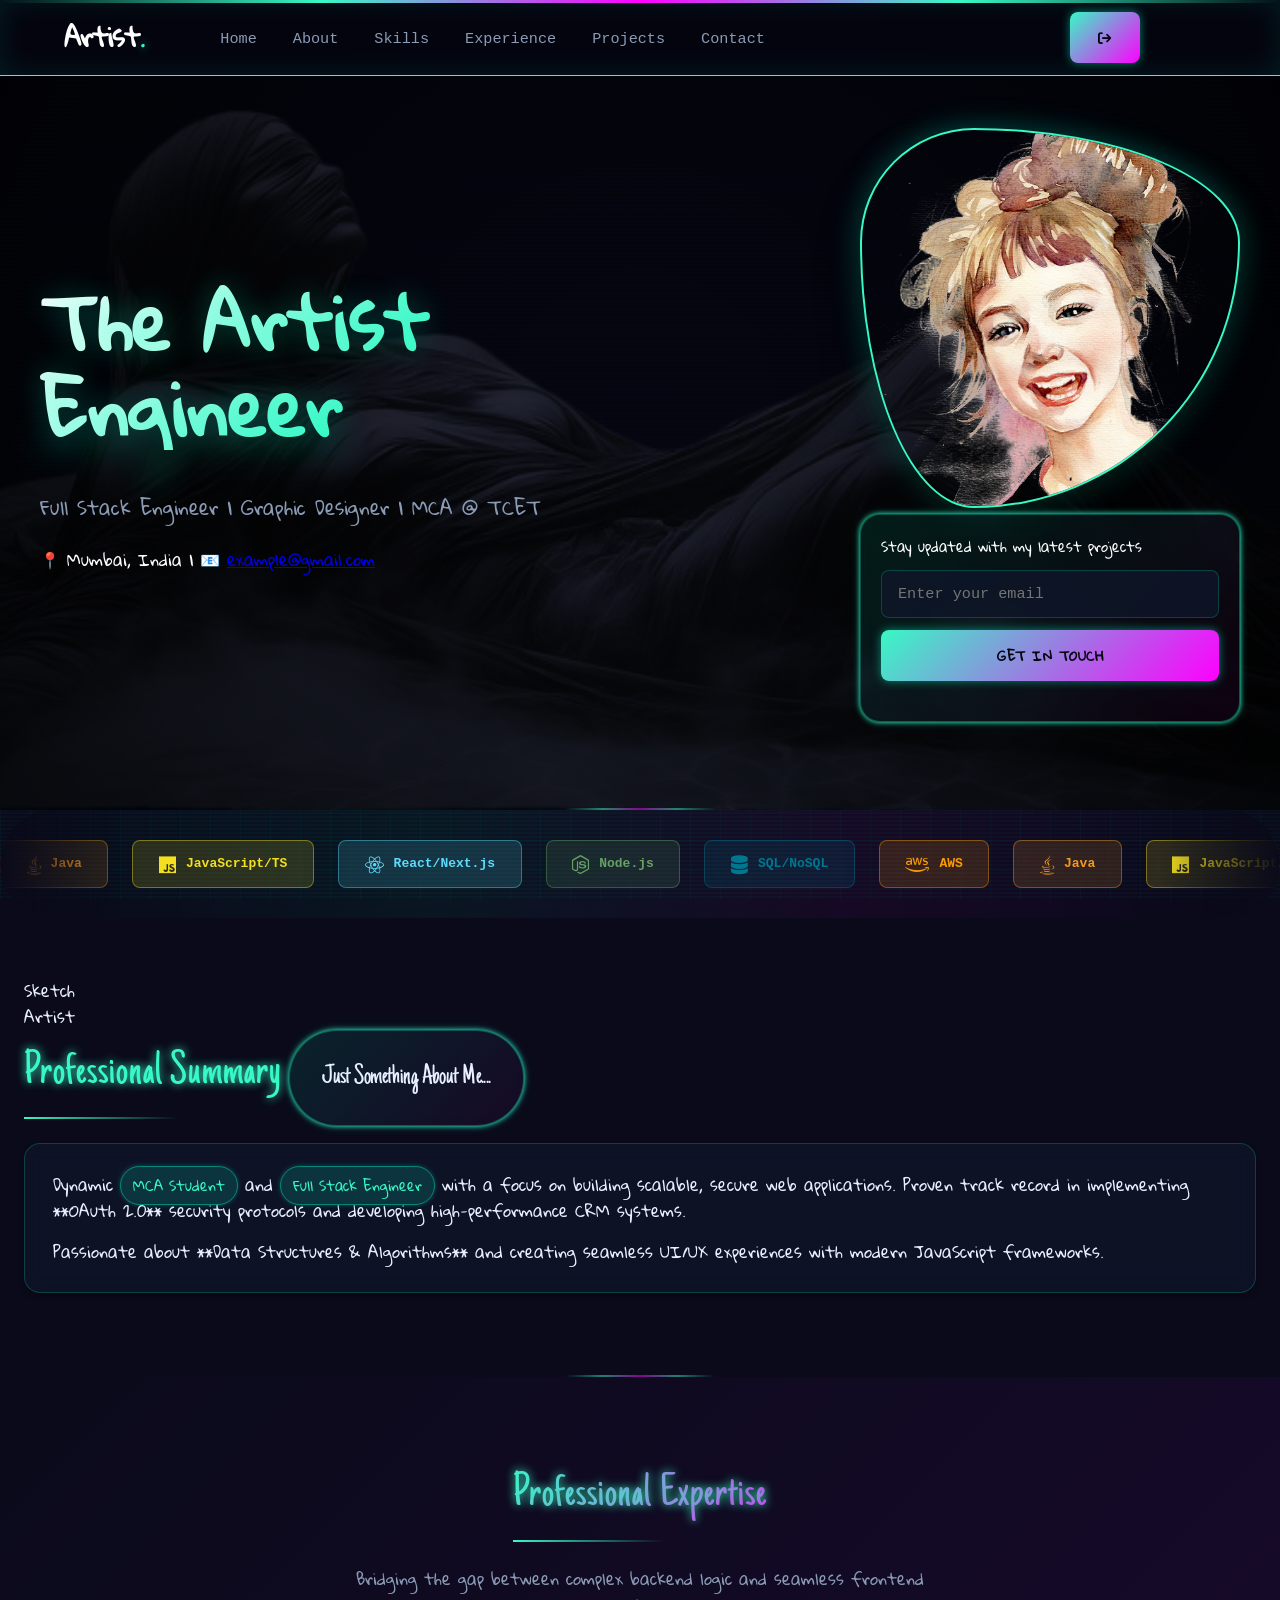
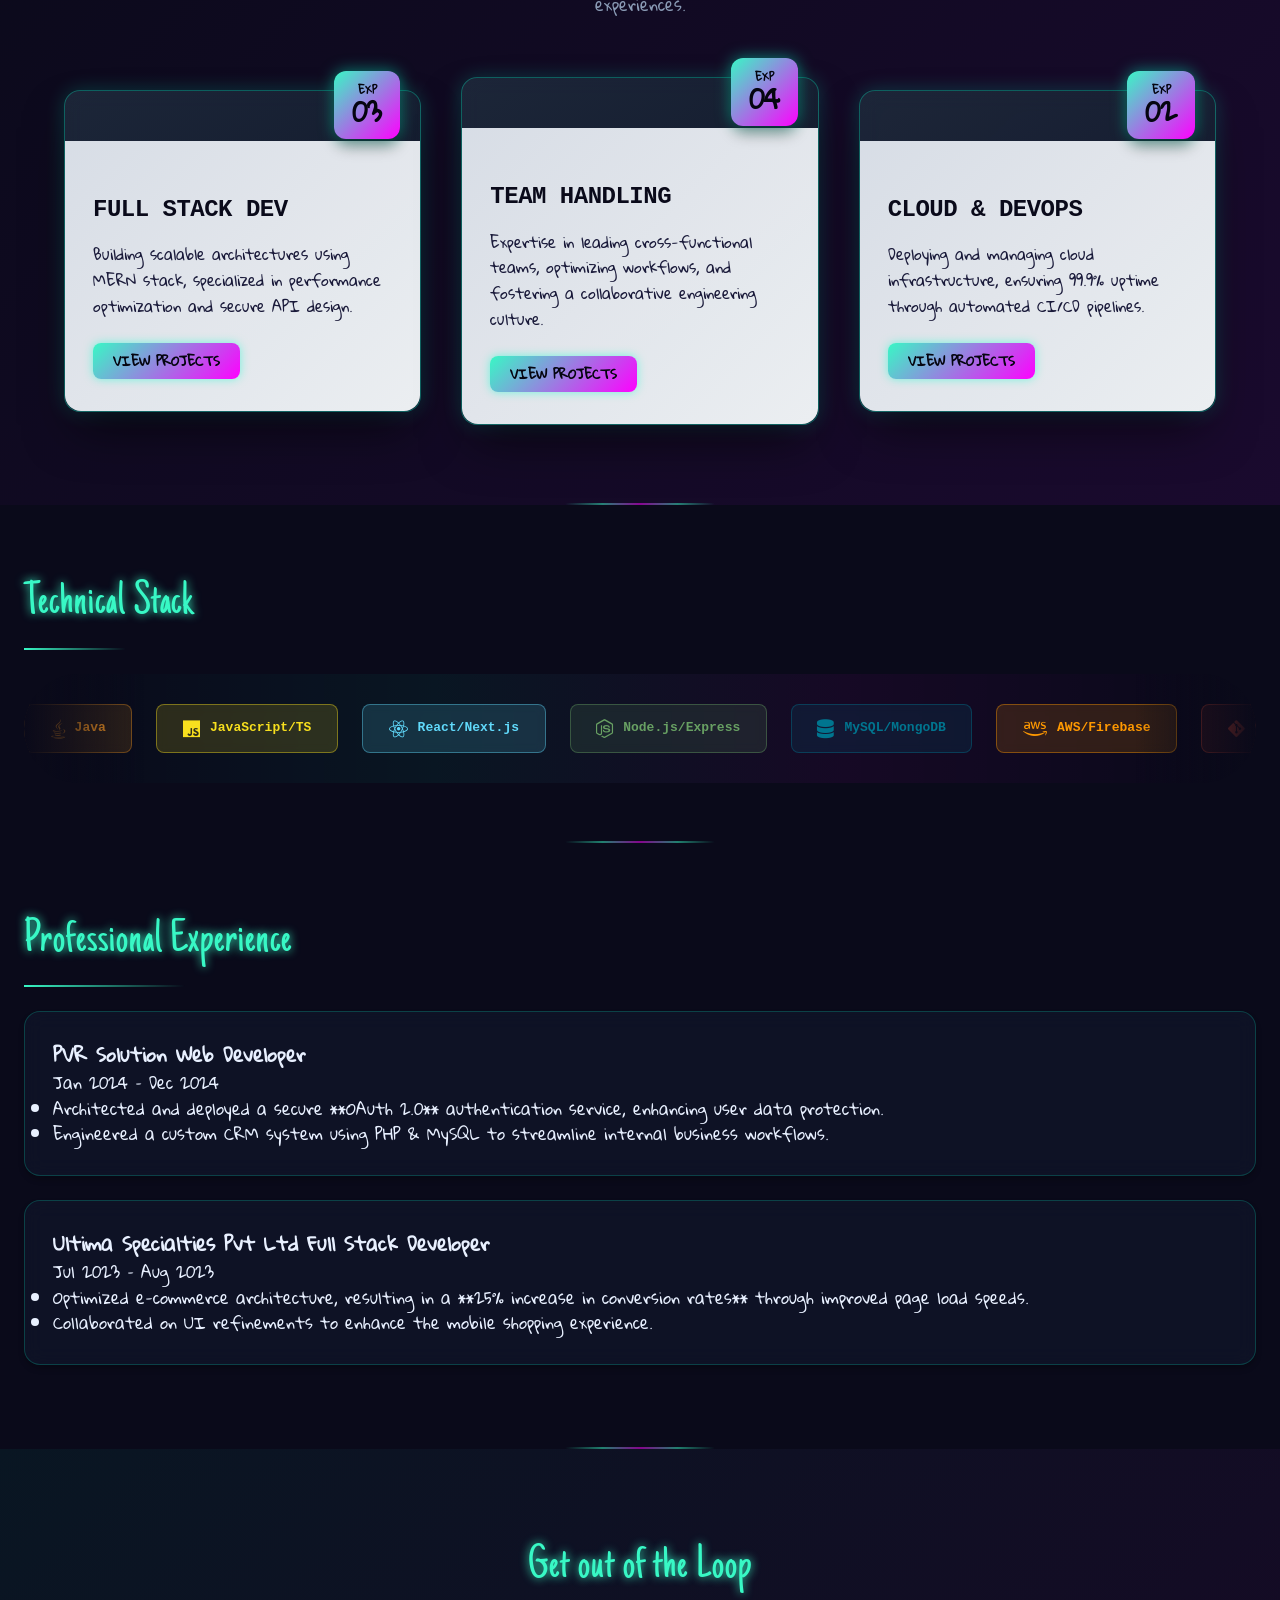
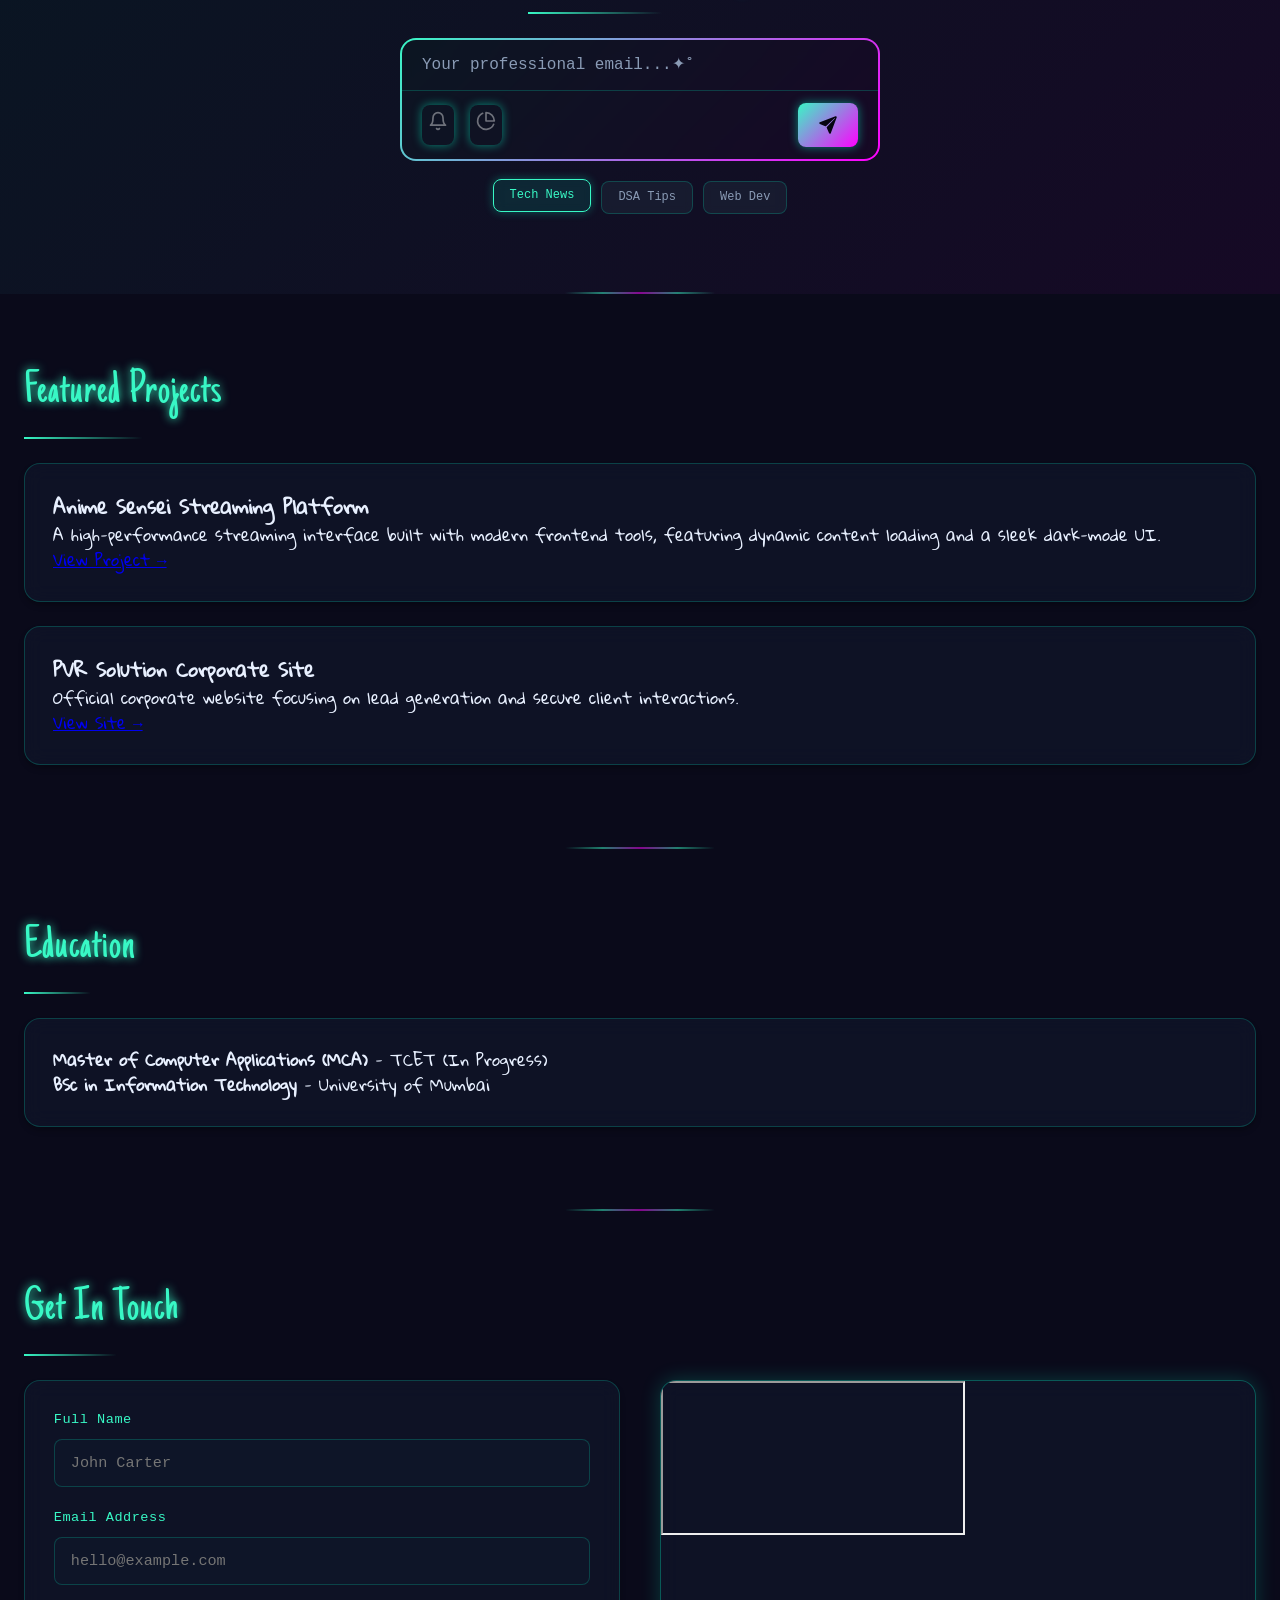
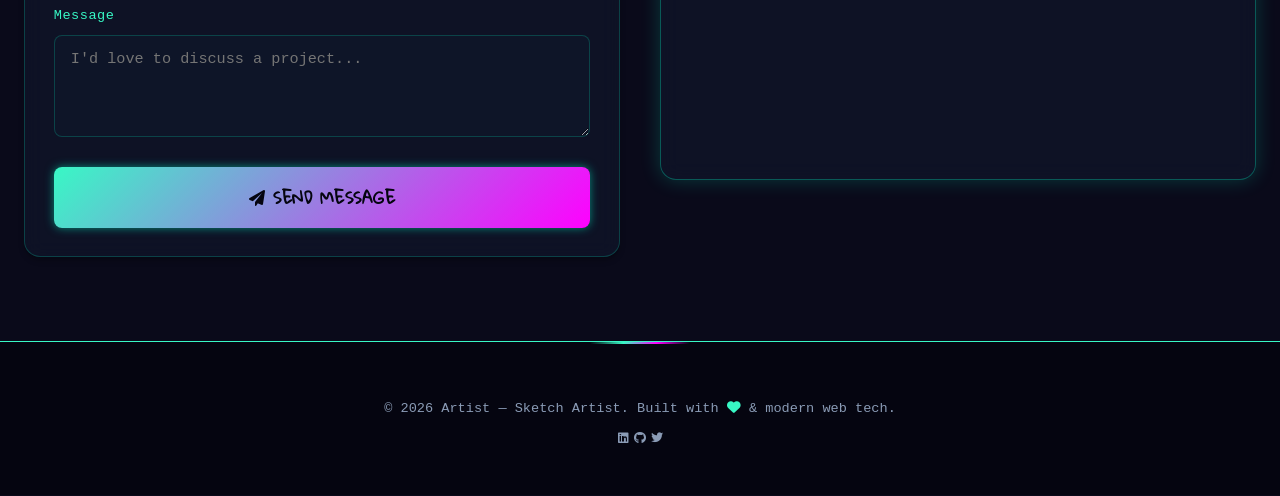
==== commit e5245ffe: "updates" ====
--- a/index.html
+++ b/index.html
@@ -4,7 +4,7 @@
 <head>
     <meta charset="UTF-8">
     <meta name="viewport" content="width=device-width, initial-scale=1.0">
-    <title>Mohan Shailendra Yadav | Full Stack Engineer</title>
+    <title>Mohan Shailendra Yadav | Artist Web Template</title>
     <link rel="stylesheet" href="https://cdnjs.cloudflare.com/ajax/libs/font-awesome/6.0.0-beta3/css/all.min.css">
     <link href="https://fonts.googleapis.com/css2?family=Inter:wght@400;600;800&display=swap" rel="stylesheet">
     <link rel="stylesheet" href="./assets/css/style.css">
@@ -12,15 +12,15 @@
 </head>
 
 <body>
-<div class="loader-wrapper">
-    <div class="loader">
-        <img src="./assets/images/loader.gif" alt="Loading..." />
+    <div class="loader-wrapper">
+        <div class="loader">
+            <img src="./assets/images/loader.gif" alt="Loading..." />
+        </div>
     </div>
-</div>
 
     <header class="navbar">
         <nav class="nav-container">
-            <a href="#" class="logo">MY<span>.</span></a>
+            <a href="#" class="logo">Artist<span>.</span></a>
 
             <ul class="nav-links">
                 <li><a href="#hero">Home</a></li>
@@ -30,114 +30,166 @@
                 <li><a href="#projects">Projects</a></li>
                 <li><a href="#contact">Contact</a></li>
             </ul>
+            <div></div>
+            <div></div>
+            <div></div>
+            <button onclick="window.location.href='mailto:mohanshyadav@gmail.com'"><i
+                    class="fa-solid fa-arrow-right-from-bracket"></i></button>
 
             <div class="menu-toggle" id="mobile-menu">
                 <span class="bar"></span>
                 <span class="bar"></span>
                 <span class="bar"></span>
             </div>
+
         </nav>
     </header>
 
 
     <main>
-        <div id="hero">
-            <div class="hero-card">
-
-                <h1>MOHAN SHAILENDRA YADAV</h1>
-                <p>Full Stack Engineer | MCA Candidate at TCET</p>
-                <div class="contact-info">
-                    <span>📍 Mumbai, India</span> |
-                    <span>📧 <a href="mailto:mohanshyadav@gmail.com">mohanshyadav@gmail.com</a></span> |
-                    <span>📞 +91 93247 73179</span>
-                </div>
-                <div style="margin-top: 20px;">
-                    <button onclick="window.location.href='mailto:mohanshyadav@gmail.com'">Get In Touch</button>
-                </div>
-            </div>
-
+        <section id="hero">
+            <div class="hero-container">
+                <div class="hero-text-side animate-slide-left">
+                    <h1>The Artist <br /><u>Engineer</u></h1>
+                    <br />
+                    <p class="subtitle">Full Stack Engineer | Graphic Designer | MCA @ TCET</p>
+
+                    <div class="contact-info">
+                        <span>📍 Mumbai, India</span> |
+                        <span>📧 <a href="mailto:example@gmail.com">example@gmail.com</a></span>
+                    </div>
+                </div>
+
+                <div class="hero-image-side animate-slide-right">
+                    <div class="image-wrapper">
+                        <img src="./assets/images/hero-img.png" alt="Mohan Yadav">
+                    </div>
+                    
+                    <div class="newsletter-box">
+                        <p>Stay updated with my latest projects</p>
+                        <form class="newsletter-form input-group">
+                            <input type="email" placeholder="Enter your email" required>
+                            <button type="submit">Get In Touch</button>
+                        </form>
+                    </div>
+                </div>
+            </div>
+        </section>
+
+        <div class="slider-container">
+            <div class="skill-track">
+                <span class="skill-badge java"><i class="fab fa-java"></i> Java</span>
+                <span class="skill-badge js"><i class="fab fa-js"></i> JavaScript/TS</span>
+                <span class="skill-badge react"><i class="fab fa-react"></i> React/Next.js</span>
+                <span class="skill-badge node"><i class="fab fa-node-js"></i> Node.js</span>
+                <span class="skill-badge db"><i class="fas fa-database"></i> SQL/NoSQL</span>
+                <span class="skill-badge aws"><i class="fab fa-aws"></i> AWS</span>
+                <span class="skill-badge java"><i class="fab fa-java"></i> Java</span>
+                <span class="skill-badge js"><i class="fab fa-js"></i> JavaScript/TS</span>
+                <span class="skill-badge react"><i class="fab fa-react"></i> React/Next.js</span>
+                <span class="skill-badge node"><i class="fab fa-node-js"></i> Node.js</span>
+                <span class="skill-badge db"><i class="fas fa-database"></i> SQL/NoSQL</span>
+                <span class="skill-badge aws"><i class="fab fa-aws"></i> AWS</span>
+            </div>
         </div>
-<section id="summary" data-aos="fade-up">
-    <div class="summary-container">
-        <div class="summary-visual">
-            <div class="outer">
-                <div class="dot"></div>
-                <div class="card-animated">
-                    <div class="ray"></div>
-                    <div class="text">MCA</div>
-                    <div>Student</div>
-                    <div class="line topl"></div>
-                    <div class="line leftl"></div>
-                    <div class="line bottoml"></div>
-                    <div class="line rightl"></div>
-                </div>
-            </div>
-        </div>
-
-        <div class="summary-text">
-            <h2>Professional Summary</h2>
-            <div class="card">
-                <p>
-                    Dynamic <strong class="badge">MCA Student</strong> and <strong class="badge">Full Stack
-                    Engineer</strong> with a focus on building scalable, secure web applications.
-                    Proven track record in implementing **OAuth 2.0** security protocols and developing 
-                    high-performance CRM systems.
-                </p>
-                <p style="margin-top: 15px;">
-                    Passionate about **Data Structures & Algorithms** and creating seamless UI/UX 
-                    experiences with modern JavaScript frameworks.
-                </p>
-            </div>
-        </div>
-    </div>
-</section>
-
-<section id="" >
-    <div class="parent">
-  <div class="card metallic">
-    <div class="content-box">
-      <span class="card-title">Team Handling</span>
-      <p class="card-content">
-        Expertise in leading cross-functional teams, optimizing workflows, and fostering a collaborative engineering culture.
-      </p>
-      <span class="see-more">View Projects</span>
-    </div>
-    <div class="date-box">
-      <span class="month">EXP</span>
-      <span class="date">04</span> </div>
-  </div>
-</div>
-
-<div class="parent">
-  <div class="card metallic">
-    <div class="content-box">
-      <span class="card-title">Team Handling</span>
-      <p class="card-content">
-        Expertise in leading cross-functional teams, optimizing workflows, and fostering a collaborative engineering culture.
-      </p>
-      <span class="see-more">View Projects</span>
-    </div>
-    <div class="date-box">
-      <span class="month">EXP</span>
-      <span class="date">04</span> </div>
-  </div>
-</div>
-
-<div class="parent">
-  <div class="card metallic">
-    <div class="content-box">
-      <span class="card-title">Team Handling</span>
-      <p class="card-content">
-        Expertise in leading cross-functional teams, optimizing workflows, and fostering a collaborative engineering culture.
-      </p>
-      <span class="see-more">View Projects</span>
-    </div>
-    <div class="date-box">
-      <span class="month">EXP</span>
-      <span class="date">04</span> </div>
-  </div>
-</div>
-</section>
+
+
+
+        <section id="summary" data-aos="fade-up">
+            <div class="summary-container">
+                <div class="summary-visual">
+                    <div class="outer">
+                        <div class="dot"></div>
+                        <div class="card-animated">
+                            <div class="ray"></div>
+                            <div class="text">Sketch</div>
+                            <div>Artist</div>
+                            <div class="line topl"></div>
+                            <div class="line leftl"></div>
+                            <div class="line bottoml"></div>
+                            <div class="line rightl"></div>
+                        </div>
+                    </div>
+                </div>
+
+                <div class="summary-text">
+                    <h2>Professional Summary</h2>
+                    <h4 class="subheading">Just Something About Me....</h4>
+                    <div class="card">
+                        <p>
+                            Dynamic <strong class="badge">MCA Student</strong> and <strong class="badge">Full Stack
+                                Engineer</strong> with a focus on building scalable, secure web applications.
+                            Proven track record in implementing **OAuth 2.0** security protocols and developing
+                            high-performance CRM systems.
+                        </p>
+                        <p style="margin-top: 15px;">
+                            Passionate about **Data Structures & Algorithms** and creating seamless UI/UX
+                            experiences with modern JavaScript frameworks.
+                        </p>
+                    </div>
+                </div>
+            </div>
+        </section>
+
+        <section id="professional-summary">
+            <div class="summary-header">
+                <h2>Professional Expertise</h2>
+                <p>Bridging the gap between complex backend logic and seamless frontend experiences.</p>
+            </div>
+
+            <div class="summary-grid">
+                <div class="card-parent">
+                    <div class="card-m metallic">
+                        <div class="content-box">
+                            <span class="card-title">Full Stack Dev</span>
+                            <p class="card-content">
+                                Building scalable architectures using MERN stack, specialized in performance
+                                optimization and secure API design.
+                            </p>
+                            <span class="see-more">View Projects</span>
+                        </div>
+                        <div class="date-box">
+                            <span class="month">EXP</span>
+                            <span class="date">03</span>
+                        </div>
+                    </div>
+                </div>
+
+                <div class="card-parent">
+                    <div class="card-m metallic">
+                        <div class="content-box">
+                            <span class="card-title">Team Handling</span>
+                            <p class="card-content">
+                                Expertise in leading cross-functional teams, optimizing workflows, and fostering
+                                a collaborative engineering culture.
+                            </p>
+                            <span class="see-more">View Projects</span>
+                        </div>
+                        <div class="date-box">
+                            <span class="month">EXP</span>
+                            <span class="date">04</span>
+                        </div>
+                    </div>
+                </div>
+
+                <div class="card-parent">
+                    <div class="card-m metallic">
+                        <div class="content-box">
+                            <span class="card-title">Cloud & DevOps</span>
+                            <p class="card-content">
+                                Deploying and managing cloud infrastructure, ensuring 99.9% uptime
+                                through automated CI/CD pipelines.
+                            </p>
+                            <span class="see-more">View Projects</span>
+                        </div>
+                        <div class="date-box">
+                            <span class="month">EXP</span>
+                            <span class="date">02</span>
+                        </div>
+                    </div>
+                </div>
+            </div>
+        </section>
 
         <section id="skills" data-aos="fade-up">
             <h2>Technical Stack</h2>
@@ -194,39 +246,52 @@
         </section>
 
         <section id="newsletter" data-aos="fade-up">
-    <h2>Stay in the Loop</h2>
-    <div class="container_newsletter">
-        <div class="container-input-wrapper">
-            <div class="inner-box">
-                <div class="input-area">
-                    <input type="email" id="email_sub" name="email" placeholder="Your professional email...✦˚" required>
-                </div>
-                <div class="options">
-                    <div class="btns-add">
-                        <button title="Weekly Updates">
-                            <svg xmlns="http://www.w3.org/2000/svg" width="20" height="20" viewBox="0 0 24 24" fill="none" stroke="currentColor" stroke-width="2" stroke-linecap="round" stroke-linejoin="round"><path d="M18 8A6 6 0 0 0 6 8c0 7-3 9-3 9h18s-3-2-3-9"></path><path d="M13.73 21a2 2 0 0 1-3.46 0"></path></svg>
-                        </button>
-                        <button title="Tech Trends">
-                            <svg xmlns="http://www.w3.org/2000/svg" width="20" height="20" viewBox="0 0 24 24" fill="none" stroke="currentColor" stroke-width="2" stroke-linecap="round" stroke-linejoin="round"><path d="M21.21 15.89A10 10 0 1 1 8 2.83"></path><path d="M22 12A10 10 0 0 0 12 2v10z"></path></svg>
-                        </button>
-                    </div>
-                    <button class="btn-submit" aria-label="Subscribe">
-                        <i>
-                            <svg viewBox="0 0 512 512" width="20" height="20">
-                                <path fill="currentColor" d="M473 39.05a24 24 0 0 0-25.5-5.46L47.47 185h-.08a24 24 0 0 0 1 45.16l.41.13l137.3 58.63a16 16 0 0 0 15.54-3.59L422 80a7.07 7.07 0 0 1 10 10L226.66 310.26a16 16 0 0 0-3.59 15.54l58.65 137.38c.06.2.12.38.19.57c3.2 9.27 11.3 15.81 21.09 16.25h1a24.63 24.63 0 0 0 23-15.46L478.39 64.62A24 24 0 0 0 473 39.05"></path>
-                            </svg>
-                        </i>
-                    </button>
-                </div>
-            </div>
-        </div>
-        <div class="tags">
-            <span class="tag-active">Tech News</span>
-            <span>DSA Tips</span>
-            <span>Web Dev</span>
-        </div>
-    </div>
-</section>
+            <h2>Get out of the Loop</h2>
+            <div class="container_newsletter">
+                <div class="container-input-wrapper">
+                    <div class="inner-box">
+                        <div class="input-area">
+                            <input type="email" id="email_sub" name="email" placeholder="Your professional email...✦˚"
+                                required>
+                        </div>
+                        <div class="options">
+                            <div class="btns-add">
+                                <button title="Weekly Updates">
+                                    <svg xmlns="http://www.w3.org/2000/svg" width="20" height="20" viewBox="0 0 24 24"
+                                        fill="none" stroke="currentColor" stroke-width="2" stroke-linecap="round"
+                                        stroke-linejoin="round">
+                                        <path d="M18 8A6 6 0 0 0 6 8c0 7-3 9-3 9h18s-3-2-3-9"></path>
+                                        <path d="M13.73 21a2 2 0 0 1-3.46 0"></path>
+                                    </svg>
+                                </button>
+                                <button title="Tech Trends">
+                                    <svg xmlns="http://www.w3.org/2000/svg" width="20" height="20" viewBox="0 0 24 24"
+                                        fill="none" stroke="currentColor" stroke-width="2" stroke-linecap="round"
+                                        stroke-linejoin="round">
+                                        <path d="M21.21 15.89A10 10 0 1 1 8 2.83"></path>
+                                        <path d="M22 12A10 10 0 0 0 12 2v10z"></path>
+                                    </svg>
+                                </button>
+                            </div>
+                            <button class="btn-submit" aria-label="Subscribe">
+                                <i>
+                                    <svg viewBox="0 0 512 512" width="20" height="20">
+                                        <path fill="currentColor"
+                                            d="M473 39.05a24 24 0 0 0-25.5-5.46L47.47 185h-.08a24 24 0 0 0 1 45.16l.41.13l137.3 58.63a16 16 0 0 0 15.54-3.59L422 80a7.07 7.07 0 0 1 10 10L226.66 310.26a16 16 0 0 0-3.59 15.54l58.65 137.38c.06.2.12.38.19.57c3.2 9.27 11.3 15.81 21.09 16.25h1a24.63 24.63 0 0 0 23-15.46L478.39 64.62A24 24 0 0 0 473 39.05">
+                                        </path>
+                                    </svg>
+                                </i>
+                            </button>
+                        </div>
+                    </div>
+                </div>
+                <div class="tags">
+                    <span class="tag-active">Tech News</span>
+                    <span>DSA Tips</span>
+                    <span>Web Dev</span>
+                </div>
+            </div>
+        </section>
 
         <section id="projects">
             <h2>Featured Projects</h2>
@@ -282,8 +347,8 @@
     </main>
 
     <footer>
-        <p>© 2026 Mohan Shailendra Yadav — Full Stack Engineer. Built with <i class="fas fa-heart"
-                style="color: var(--primary);"></i> & modern web tech.</p>
+        <p>© 2026 Artist — Sketch Artist. Built with <i class="fas fa-heart" style="color: var(--primary);"></i> &
+            modern web tech.</p>
         <div style="margin-top: 8px; font-size: 0.75rem;">
             <i class="fab fa-linkedin"></i> <i class="fab fa-github"></i> <i class="fab fa-twitter"></i>
         </div>
--- a/assets/css/style.css
+++ b/assets/css/style.css
@@ -1,858 +1,1246 @@
 :root {
   --primary: #38f8c5;
   --primary-hover: #0ea5e9;
-  --bg-main: #0f172a;
-  --bg-card: #1e293b;
-  --bg-header: #020617;
-  --text-main: #f8fafc;
-  --text-muted: #94a3b8;
-  --transition: all 0.3s ease;
+  --primary-glow: #00ffcc;
+  --secondary: #ff00ff;
+  --secondary-glow: #ff00cc;
+  --bg-main: #0a0a1a;
+  --bg-card: rgba(16, 20, 40, 0.8);
+  --bg-header: #050510;
+  --text-main: #e8f0ff;
+  --text-muted: #8a9bb5;
+  --transition: all 0.3s cubic-bezier(0.4, 0, 0.2, 1);
   --metal-shiny: #e2e8f0;
   --metal-dark: #475569;
   --metal-border: #94a3b8;
   --chrome-text: #f8fafc;
+  --glow: 0 0 20px rgba(0, 255, 204, 0.4);
+  --glow-pink: 0 0 20px rgba(255, 0, 255, 0.3);
+  --shadow-sm: 0 4px 6px -1px rgba(0, 0, 0, 0.3);
+  --shadow-md: 0 10px 15px -3px rgba(0, 0, 0, 0.4);
+  --shadow-lg: 0 25px 50px -12px rgba(0, 0, 0, 0.6);
+  --gradient-gold: linear-gradient(135deg, #f5af19 0%, #f12711 100%);
+  --gradient-crystal: linear-gradient(135deg, rgba(0, 255, 204, 0.1) 0%, rgba(255, 0, 255, 0.05) 100%);
+  --gradient-cyber: linear-gradient(135deg, #00ffcc, #ff00ff);
+  --gradient-dark: linear-gradient(135deg, #0a0a1a, #1a0a2e);
+  --border-neon: 0 0 5px var(--primary), 0 0 10px rgba(0, 255, 204, 0.3);
+  --scanline: repeating-linear-gradient(0deg, transparent, transparent 2px, rgba(0, 255, 204, 0.03) 2px, rgba(0, 255, 204, 0.03) 4px);
 }
 
 @font-face {
   font-family: 'Gloria';
   src: url('../fonts/GloriaHallelujah-Regular.ttf');
+  font-display: swap;
 }
 
 @font-face {
   font-family: 'AnotherHand';
   src: url('../fonts/JustAnotherHand-Regular.ttf');
+  font-display: swap;
+}
+
+* {
+  margin: 0;
+  padding: 0;
+  box-sizing: border-box;
 }
 
 html {
   scroll-behavior: smooth;
+  scroll-padding-top: 80px;
 }
 
 body {
-  font-family: 'Gloria', sans-serif;
+  font-family: 'Gloria', monospace;
   line-height: 1.6;
-  margin: 0;
-  background-color: var(--bg-main);
+  background: var(--bg-main);
   color: var(--text-main);
   -webkit-font-smoothing: antialiased;
-}
-
-a {
-  color: springgreen;
-  text-decoration: none;
-}
-
-/* custom scrollbar */
+  -moz-osx-font-smoothing: grayscale;
+  overflow-x: hidden;
+  position: relative;
+}
+
+/* Sci-Fi Grid Background */
+body::before {
+  content: '';
+  position: fixed;
+  top: 0;
+  left: 0;
+  width: 100%;
+  height: 100%;
+  background-image: 
+    linear-gradient(rgba(0, 255, 204, 0.03) 1px, transparent 1px),
+    linear-gradient(90deg, rgba(0, 255, 204, 0.03) 1px, transparent 1px);
+  background-size: 30px 30px;
+  pointer-events: none;
+  z-index: 0;
+}
+
+body::after {
+  content: '';
+  position: fixed;
+  top: 0;
+  left: 0;
+  width: 100%;
+  height: 100%;
+  background: var(--scanline);
+  pointer-events: none;
+  z-index: 0;
+}
+
+/* Custom Cursor - Gaming Style */
+body {
+  cursor: crosshair;
+}
+
+a, button, .skill-badge, .see-more, .tags span {
+  cursor: pointer;
+}
+
+/* Custom Scrollbar - Neon */
 ::-webkit-scrollbar {
   width: 8px;
+  height: 8px;
 }
 
 ::-webkit-scrollbar-track {
   background: var(--bg-header);
+  border-left: 1px solid rgba(0, 255, 204, 0.2);
 }
 
 ::-webkit-scrollbar-thumb {
+  background: linear-gradient(135deg, var(--primary), var(--secondary));
+  border-radius: 12px;
+  transition: var(--transition);
+}
+
+::-webkit-scrollbar-thumb:hover {
+  background: linear-gradient(135deg, var(--primary-hover), var(--secondary));
+  box-shadow: var(--glow);
+}
+
+/* Selection Styling - Cyber */
+::selection {
   background: var(--primary);
-  border-radius: 12px;
-}
-
-/* Full screen container */
+  color: var(--bg-header);
+  text-shadow: 0 0 5px var(--primary);
+}
+
+/* Loader Animation - Sci-Fi */
 .loader-wrapper {
-    position: fixed;
-    top: 0;
-    left: 0;
-    width: 100%;
-    height: 100%;
-    background-color: #020617; /* Match your site's dark background */
-    display: flex;
-    justify-content: center;
-    align-items: center;
-    z-index: 9999; /* Higher than navbar and everything else */
-    transition: opacity 0.5s ease, visibility 0.5s ease;
+  position: fixed;
+  top: 0;
+  left: 0;
+  width: 100%;
+  height: 100%;
+  background: var(--bg-header);
+  display: flex;
+  justify-content: center;
+  align-items: center;
+  z-index: 9999;
+  transition: opacity 0.6s cubic-bezier(0.4, 0, 0.2, 1), visibility 0.6s cubic-bezier(0.4, 0, 0.2, 1);
+}
+
+.loader {
+  animation: pulse 1.5s ease-in-out infinite;
+  position: relative;
+}
+
+.loader::before {
+  content: '';
+  position: absolute;
+  top: -10px;
+  left: -10px;
+  right: -10px;
+  bottom: -10px;
+  border: 2px solid var(--primary);
+  border-radius: 50%;
+  animation: spin 2s linear infinite;
 }
 
 .loader img {
-    width: 100px; /* Adjust size based on your GIF */
-    height: auto;
-}
-
-/* Class to hide the loader via JavaScript */
+  width: 120px;
+  height: auto;
+  filter: drop-shadow(0 0 10px var(--primary));
+}
+
+@keyframes pulse {
+  0%, 100% { transform: scale(1); opacity: 1; }
+  50% { transform: scale(1.1); opacity: 0.8; }
+}
+
+@keyframes spin {
+  from { transform: rotate(0deg); }
+  to { transform: rotate(360deg); }
+}
+
 .loader-hidden {
-    opacity: 0;
-    visibility: hidden;
-}
-
-/* Header with a subtle bottom border */
+  opacity: 0;
+  visibility: hidden;
+}
+
+/* Header Enhancement - Terminal Style */
 header {
   background: var(--bg-header);
-  padding: 3rem 1rem;
+  padding: 5rem 2rem 4rem;
   text-align: center;
-  border-bottom: 1px solid rgba(255, 255, 255, 0.1);
+  position: relative;
+  overflow: hidden;
+  border-bottom: 1px solid var(--primary);
+  box-shadow: inset 0 0 30px rgba(0, 255, 204, 0.1);
+}
+
+header::before {
+  content: '';
+  position: absolute;
+  top: 0;
+  left: 0;
+  right: 0;
+  height: 3px;
+  background: linear-gradient(90deg, transparent, var(--primary), var(--secondary), var(--primary), transparent);
+  animation: neonPulse 2s ease-in-out infinite;
+}
+
+@keyframes neonPulse {
+  0%, 100% { opacity: 0.6; }
+  50% { opacity: 1; }
 }
 
 header h1 {
   margin: 0;
-  font-size: 2.5rem;
+  font-size: clamp(2rem, 5vw, 3.5rem);
   font-weight: 800;
-  letter-spacing: -0.025em;
-  background: linear-gradient(to right, #38bdf8, #818cf8);
+  letter-spacing: -0.02em;
+  background: linear-gradient(135deg, #00ffcc, #ff00ff, var(--primary));
+  background-size: 200% 200%;
   -webkit-background-clip: text;
+  background-clip: text;
   -webkit-text-fill-color: transparent;
+  animation: gradientShift 5s ease infinite;
+  text-shadow: 0 0 20px rgba(0, 255, 204, 0.3);
+}
+
+@keyframes gradientShift {
+  0%, 100% { background-position: 0% 50%; }
+  50% { background-position: 100% 50%; }
+}
+
+.subheading {
+  font-weight: 400;
+  font-size: clamp(1.2rem, 4vw, 1.8rem);
+  letter-spacing: -0.02em;
+  text-decoration: none;
+  font-family: 'AnotherHand';
+  padding: 1.5rem 2rem;
+  position: relative;
+  display: inline-block;
+  background: var(--gradient-crystal);
+  border-radius: 60px;
+  backdrop-filter: blur(5px);
+  border: 1px solid rgba(0, 255, 204, 0.3);
+  box-shadow: var(--border-neon);
 }
 
 header p {
-  margin-top: 0.5rem;
+  margin-top: 1rem;
   color: var(--text-muted);
-  font-size: 1.1rem;
-}
-
-/* Section constraints for better readability */
+  font-size: clamp(1rem, 3vw, 1.2rem);
+  max-width: 600px;
+  margin-left: auto;
+  margin-right: auto;
+}
+
+/* Section Common Styles - Holographic */
 section {
-  max-width: 800px;
+  max-width: 1400px;
   margin: 0 auto;
-  padding: 40px 20px;
-}
-
-/* Cards with depth and hover effects */
+  padding: 60px 24px;
+  position: relative;
+  background: transparent;
+  z-index: 1;
+}
+
+section::after {
+  content: '';
+  position: absolute;
+  bottom: 0;
+  left: 50%;
+  transform: translateX(-50%);
+  width: 150px;
+  height: 2px;
+  background: linear-gradient(90deg, transparent, var(--primary), var(--secondary), var(--primary), transparent);
+  opacity: 0.5;
+}
+
+section:last-child::after {
+  display: none;
+}
+
+/* Card Enhancements - Cyberpunk */
 .card {
   background: var(--bg-card);
-  padding: 1.5rem;
-  margin-bottom: 20px;
-  border-radius: 12px;
-  border: 1px solid rgba(255, 255, 255, 0.05);
+  backdrop-filter: blur(10px);
+  padding: 1.75rem;
+  margin-bottom: 24px;
+  border-radius: 16px;
+  border: 1px solid rgba(0, 255, 204, 0.2);
   transition: var(--transition);
-  box-shadow: 0 4px 6px -1px rgba(0, 0, 0, 0.1), 0 2px 4px -1px rgba(0, 0, 0, 0.06);
+  box-shadow: var(--shadow-sm);
+  position: relative;
+  overflow: hidden;
+}
+
+.card::before {
+  content: '';
+  position: absolute;
+  top: 0;
+  left: 0;
+  right: 0;
+  height: 2px;
+  background: linear-gradient(90deg, transparent, var(--primary), var(--secondary), transparent);
+  transform: translateX(-100%);
+  transition: transform 0.6s ease;
+}
+
+.card:hover::before {
+  transform: translateX(100%);
 }
 
 .card:hover {
-  transform: translateY(-4px);
-  border-color: var(--primary);
-  box-shadow: 0 10px 15px -3px rgba(0, 0, 0, 0.2);
+  transform: translateY(-6px);
+  border-color: rgba(0, 255, 204, 0.5);
+  box-shadow: var(--shadow-md), var(--glow);
 }
 
 h2 {
-  font-family: 'AnotherHand', sans-serif;
-  font-size: 2.5rem;
+  font-family: 'AnotherHand', monospace;
+  font-size: clamp(2rem, 5vw, 3rem);
   font-weight: 400;
   margin-top: 0;
+  margin-bottom: 2rem;
   color: var(--primary);
   display: flex;
   align-items: center;
-  gap: 10px;
+  gap: 12px;
+  letter-spacing: 0.02em;
+  text-shadow: 0 0 10px var(--primary);
+  position: relative;
+  display: inline-block;
+}
+
+h2::after {
+  content: '';
+  position: absolute;
+  bottom: -8px;
+  left: 0;
+  width: 60%;
+  height: 2px;
+  background: linear-gradient(90deg, var(--primary), transparent);
+}
+
+h2 i {
+  font-size: 0.8em;
+  opacity: 0.9;
 }
 
 .badge {
-  background: rgba(198, 230, 226, 0.12);
+  background: rgba(0, 255, 204, 0.15);
   border-radius: 40px;
-  padding: 0;
-  padding-left: 4px;
-  padding-right: 4px;
-  font-size: 0.9rem;
+  padding: 4px 12px;
+  font-size: 0.85rem;
   font-weight: 500;
   color: var(--primary);
-  border: 1px solid rgba(45, 212, 191, 0.25);
-}
-
-/* Improved Button States */
+  border: 1px solid rgba(0, 255, 204, 0.4);
+  backdrop-filter: blur(4px);
+  box-shadow: 0 0 5px rgba(0, 255, 204, 0.3);
+}
+
+/* Button Enhancements - Arcade Style */
 button {
-  padding: 12px 24px;
-  background: var(--primary);
-  color: #020617;
-  font-weight: 600;
+  padding: 12px 28px;
+  background: linear-gradient(135deg, var(--primary), var(--secondary));
+  color: var(--bg-header);
+  font-weight: 700;
   border: none;
   cursor: pointer;
   border-radius: 8px;
   transition: var(--transition);
+  position: relative;
+  overflow: hidden;
+  font-family: inherit;
+  letter-spacing: 0.5px;
+  text-transform: uppercase;
+  box-shadow: 0 0 10px rgba(0, 255, 204, 0.5);
+}
+
+button::before {
+  content: '';
+  position: absolute;
+  top: 50%;
+  left: 50%;
+  width: 0;
+  height: 0;
+  border-radius: 50%;
+  background: rgba(255, 255, 255, 0.4);
+  transform: translate(-50%, -50%);
+  transition: width 0.6s, height 0.6s;
+}
+
+button:hover::before {
+  width: 300px;
+  height: 300px;
 }
 
 button:hover {
-  background: var(--primary-hover);
-  transform: scale(1.02);
-  box-shadow: 0 0 20px rgba(56, 189, 248, 0.4);
+  transform: translateY(-2px);
+  box-shadow: 0 0 25px rgba(0, 255, 204, 0.7);
 }
 
 button:active {
-  transform: scale(0.98);
-}
-
-/* ----------------------------------------------------------- */
-/* Navbar Styling */
-/* ----------------------------------------------------------- */
-
+  transform: translateY(1px);
+}
+
+/* Navbar Enhancements - Glitch Effect */
 .navbar {
   position: fixed;
   top: 0;
   width: 100%;
-  background: rgba(2, 6, 23, 0.8);
-  /* Dark semi-transparent */
-  backdrop-filter: blur(10px);
-  /* Glass effect */
-  border-bottom: 1px solid rgba(255, 255, 255, 0.1);
+  background: rgba(5, 5, 16, 0.9);
+  backdrop-filter: blur(12px);
+  border-bottom: 1px solid var(--primary);
   z-index: 1000;
-  padding: 15px 0;
+  padding: 12px 0;
+  transition: var(--transition);
+}
+
+.navbar.scrolled {
+  padding: 8px 0;
+  background: rgba(5, 5, 16, 0.98);
+  box-shadow: var(--shadow-sm);
+  border-bottom-color: var(--secondary);
 }
 
 .nav-container {
-  max-width: 1100px;
+  max-width: 1200px;
   margin: 0 auto;
   display: flex;
   justify-content: space-between;
   align-items: center;
-  padding: 0 20px;
+  padding: 0 24px;
 }
 
 .logo {
-  font-size: 1.5rem;
+  font-size: 1.6rem;
   font-weight: 800;
   color: white;
   text-decoration: none;
   letter-spacing: -1px;
+  transition: var(--transition);
+  position: relative;
 }
 
 .logo span {
   color: var(--primary);
-  /* That blue we used earlier */
+  text-shadow: 0 0 10px var(--primary);
+}
+
+.logo:hover {
+  transform: scale(1.02);
+  text-shadow: 0 0 15px var(--primary);
 }
 
 .nav-links {
   display: flex;
   list-style: none;
-  gap: 30px;
+  gap: 36px;
 }
 
 .nav-links a {
   text-decoration: none;
   color: var(--text-muted);
-  font-size: 0.9rem;
+  font-size: 0.95rem;
   font-weight: 500;
   transition: var(--transition);
-}
-
-.nav-links a:hover {
+  position: relative;
+  padding: 4px 0;
+  font-family: monospace;
+}
+
+.nav-links a::after {
+  content: '';
+  position: absolute;
+  bottom: 0;
+  left: 0;
+  width: 0;
+  height: 2px;
+  background: linear-gradient(90deg, var(--primary), var(--secondary));
+  transition: width 0.3s ease;
+}
+
+.nav-links a:hover::after,
+.nav-links a.active::after {
+  width: 100%;
+}
+
+.nav-links a:hover,
+.nav-links a.active {
   color: var(--primary);
-}
-
-/* Responsive Mobile Menu */
+  text-shadow: 0 0 5px var(--primary);
+}
+
+/* Mobile Menu Enhancements */
 @media (max-width: 768px) {
-
   .menu-toggle {
     display: block;
     cursor: pointer;
+    z-index: 1001;
   }
 
   .bar {
     display: block;
-    width: 25px;
-    height: 3px;
-    margin: 5px auto;
-    background-color: white;
+    width: 28px;
+    height: 2.5px;
+    margin: 6px auto;
+    background: linear-gradient(90deg, var(--primary), var(--secondary));
     transition: all 0.3s ease-in-out;
-  }
-
-  /* Create the 'drawer' effect */
+    border-radius: 2px;
+  }
+
   .nav-links {
     display: flex;
     flex-direction: column;
-    position: absolute;
-    top: 70px;
-    /* Adjust based on navbar height */
-    left: -100%;
-    /* Hidden off-screen to the left */
-    width: 100%;
-    background: var(--bg-header);
-    transition: 0.3s ease;
-    text-align: center;
-    padding: 20px 0;
-    border-bottom: 1px solid rgba(255, 255, 255, 0.1);
-  }
-
-  /* When JavaScript adds the .active class, slide it in! */
+    position: fixed;
+    top: 0;
+    right: -100%;
+    width: 70%;
+    max-width: 300px;
+    height: 100vh;
+    background: rgba(5, 5, 16, 0.98);
+    backdrop-filter: blur(12px);
+    transition: 0.4s cubic-bezier(0.4, 0, 0.2, 1);
+    padding: 100px 32px 32px;
+    border-left: 1px solid var(--primary);
+    gap: 24px;
+    box-shadow: -10px 0 30px rgba(0, 0, 0, 0.8);
+  }
+
   .nav-links.active {
-    left: 0;
-  }
-
-  /* Animate the hamburger into an 'X' */
+    right: 0;
+  }
+
   .menu-toggle.is-active .bar:nth-child(2) {
     opacity: 0;
   }
 
   .menu-toggle.is-active .bar:nth-child(1) {
-    transform: translateY(8px) rotate(45deg);
+    transform: translateY(8.5px) rotate(45deg);
   }
 
   .menu-toggle.is-active .bar:nth-child(3) {
-    transform: translateY(-8px) rotate(-45deg);
-  }
-}
-
-/* ----------------------------------------------------------- */
-/* Hero Section Layout */
-/* ----------------------------------------------------------- */
+    transform: translateY(-8.5px) rotate(-45deg);
+  }
+
+  .nav-links a {
+    font-size: 1.2rem;
+    text-align: left;
+  }
+}
+
+/* Hero Section Enhancement - Cyberpunk */
 #hero {
-  height: 100dvh;
-  width: 100%;
-  padding-top: 120px;
-  /* Space for the fixed navbar */
-  text-align: center;
-
-  /* Background Properties */
+  min-height: 90vh;
+  width: 100%;
+  display: flex;
+  align-items: center;
+  justify-content: center;
   background-image: url('../images/hero-bg.png');
   background-repeat: no-repeat;
-  background-position: center center;
-  /* Centers the image */
+  background-position: center;
   background-size: cover;
-  /* This is the fix for "attachment: cover" */
-
-  /* Optional: Background Overlay */
-  /* This makes the text easier to read if the image is too bright */
   background-blend-mode: overlay;
-  background-color: rgba(2, 6, 23, 0.7);
-}
-
-/* ----------------------------------------------------------- */
-/* Proffesional Summary Section Layout */
-/* ----------------------------------------------------------- */
-
-/* Layout Container */
-.summary-container {
-    display: flex;
-    align-items: center;
+  background-color: rgba(5, 5, 16, 0.85);
+  color: white;
+  padding: 100px 24px 60px;
+  position: relative;
+  overflow: hidden;
+}
+
+#hero::before {
+  content: '';
+  position: absolute;
+  top: 0;
+  left: 0;
+  right: 0;
+  bottom: 0;
+  background: radial-gradient(circle at center, transparent 0%, rgba(0, 0, 0, 0.7) 100%);
+  pointer-events: none;
+}
+
+.hero-container {
+  display: flex;
+  width: 100%;
+  max-width: 1200px;
+  align-items: center;
+  gap: 60px;
+  position: relative;
+  z-index: 1;
+}
+
+.hero-text-side {
+  flex: 1.2;
+}
+
+.hero-text-side h1 {
+  font-size: clamp(2.5rem, 6vw, 4.5rem);
+  margin-bottom: 16px;
+  background: linear-gradient(135deg, #fff, var(--primary), var(--secondary));
+  -webkit-background-clip: text;
+  background-clip: text;
+  -webkit-text-fill-color: transparent;
+  line-height: 1.2;
+  text-shadow: 0 0 30px rgba(0, 255, 204, 0.3);
+}
+
+.hero-text-side p {
+  font-size: clamp(1rem, 2vw, 1.2rem);
+  color: var(--text-muted);
+  margin-bottom: 24px;
+}
+
+.newsletter-box {
+  background: var(--gradient-crystal);
+  backdrop-filter: blur(10px);
+  border-radius: 20px;
+  padding: 20px;
+  border: 1px solid rgba(0, 255, 204, 0.3);
+  box-shadow: var(--border-neon);
+}
+
+.newsletter-box p {
+  margin-bottom: 12px;
+  font-size: 0.9rem;
+}
+
+.newsletter-form {
+  display: flex;
+  gap: 12px;
+}
+
+.newsletter-form input {
+  flex: 1;
+  padding: 12px 16px;
+  border-radius: 8px;
+  border: 1px solid rgba(0, 255, 204, 0.3);
+  background: rgba(0, 0, 0, 0.5);
+  color: white;
+  font-family: monospace;
+}
+
+.newsletter-form input:focus {
+  outline: none;
+  border-color: var(--primary);
+  box-shadow: 0 0 10px var(--primary);
+}
+
+.image-wrapper {
+  flex: 0.8;
+  text-align: center;
+}
+
+.image-wrapper img {
+  width: 100%;
+  max-width: 380px;
+  aspect-ratio: 1/1;
+  object-fit: cover;
+  border-radius: 30% 70% 70% 30% / 30% 30% 70% 70%;
+  box-shadow: var(--shadow-lg), 0 0 30px rgba(0, 255, 204, 0.3);
+  border: 2px solid var(--primary);
+  transition: var(--transition);
+  animation: morphing 10s ease-in-out infinite;
+}
+
+@keyframes morphing {
+  0%, 100% { border-radius: 30% 70% 70% 30% / 30% 30% 70% 70%; }
+  25% { border-radius: 58% 42% 75% 25% / 76% 46% 54% 24%; }
+  50% { border-radius: 50% 50% 33% 67% / 55% 27% 73% 45%; }
+  75% { border-radius: 33% 67% 58% 42% / 63% 68% 32% 37%; }
+}
+
+.image-wrapper img:hover {
+  transform: scale(1.02) rotate(2deg);
+  border-color: var(--secondary);
+  box-shadow: 0 0 40px rgba(255, 0, 255, 0.4);
+}
+
+@media (max-width: 900px) {
+  .hero-container {
+    flex-direction: column-reverse;
+    text-align: center;
     gap: 40px;
-    max-width: 1100px;
-    margin: 0 auto;
-}
-
-.summary-visual {
-    flex: 1;
-    display: flex;
-    justify-content: center;
-}
-
-.summary-text {
-    flex: 1.5; /* Gives more space to the text */
-}
-
-/* Your Specific Animation Styles (Integrated) */
-.outer {
-    width: 300px;
-    height: 250px;
-    border-radius: 10px;
-    padding: 1px;
-    background: radial-gradient(circle 230px at 0% 0%, #ffffff, #0c0d0d);
-    position: relative;
-}
-
-.dot {
-    width: 5px;
-    aspect-ratio: 1;
-    position: absolute;
-    background-color: #fff;
-    box-shadow: 0 0 10px #ffffff;
-    border-radius: 100px;
-    z-index: 2;
-    right: 10%;
-    top: 10%;
-    animation: moveDot 6s linear infinite;
-}
-
-@keyframes moveDot {
-    0%, 100% { top: 10%; right: 10%; }
-    25% { top: 10%; right: calc(100% - 35px); }
-    50% { top: calc(100% - 30px); right: calc(100% - 35px); }
-    75% { top: calc(100% - 30px); right: 10%; }
-}
-
-.card-animated {
-    z-index: 1;
-    width: 100%;
-    height: 100%;
-    border-radius: 9px;
-    border: solid 1px #202222;
-    background: radial-gradient(circle 280px at 0% 0%, #444444, #0c0d0d);
-    display: flex;
-    align-items: center;
-    justify-content: center;
-    position: relative;
+  }
+
+  #hero {
+    padding-top: 120px;
+    min-height: auto;
+  }
+
+  .hero-text-side {
+    text-align: center;
+  }
+
+  .newsletter-form {
     flex-direction: column;
-    color: #fff;
-}
-
-.card-animated .text {
-    font-weight: bolder;
-    font-size: 3rem; /* Slightly smaller for better fit */
-    background: linear-gradient(45deg, #000000 4%, #fff, #000);
-    background-clip: text;
-    -webkit-background-clip: text;
-    color: transparent;
-}
-
-.ray {
-    width: 220px;
-    height: 45px;
-    border-radius: 100px;
-    position: absolute;
-    background-color: #c7c7c7;
-    opacity: 0.4;
-    box-shadow: 0 0 50px #fff;
-    filter: blur(10px);
-    transform-origin: 10%;
-    top: 0%;
-    left: 0;
-    transform: rotate(40deg);
-}
-
-.line {
-    width: 100%;
-    height: 1px;
-    position: absolute;
-    background-color: #2c2c2c;
-}
-.topl { top: 10%; background: linear-gradient(90deg, #888888 30%, #1d1f1f 70%); }
-.bottoml { bottom: 10%; }
-.leftl { left: 10%; width: 1px; height: 100%; background: linear-gradient(180deg, #747474 30%, #222424 70%); }
-.rightl { right: 10%; width: 1px; height: 100%; }
-
-/* Mobile Responsiveness */
-@media (max-width: 850px) {
-    .summary-container {
-        flex-direction: column;
-        text-align: center;
-    }
-    
-    .summary-text h2 {
-        text-align: center;
-    }
-}
-
-/*  */
-
-.parent {
-  width: 320px;
-  padding: 20px;
-  perspective: 1200px; /* Increased for deeper 3D effect */
-}
-
-.card.metallic {
+  }
+
+  .image-wrapper img {
+    max-width: 280px;
+  }
+}
+
+/* Professional Summary Section Enhancement - Hologram */
+#professional-summary {
+  padding: 80px 5%;
+  background: var(--gradient-dark);
+  position: relative;
+}
+
+.summary-header {
+  text-align: center;
+  margin-bottom: 60px;
+}
+
+.summary-header h2 {
+  background: linear-gradient(135deg, var(--primary), var(--secondary));
+  -webkit-background-clip: text;
+  background-clip: text;
+  -webkit-text-fill-color: transparent;
+  display: inline-block;
+}
+
+.summary-header p {
+  color: var(--text-muted);
+  max-width: 600px;
+  margin: 0 auto;
+}
+
+.summary-grid {
+  display: grid;
+  grid-template-columns: repeat(auto-fit, minmax(320px, 1fr));
+  gap: 40px;
+  max-width: 1200px;
+  margin: 0 auto;
+  perspective: 2000px;
+}
+
+.card-parent {
+  display: flex;
+  justify-content: center;
+  align-items: center;
+}
+
+.card-m.metallic {
+  position: relative;
+  width: 100%;
+  max-width: 360px;
   padding-top: 50px;
-  border: 1px solid var(--metal-border);
+  border-radius: 16px;
+  border: 1px solid rgba(0, 255, 204, 0.3);
   transform-style: preserve-3d;
-  /* Brushed Metal Texture */
-  background: linear-gradient(
-    45deg,
-    #1e293b 0%, 
-    #334155 50%, 
-    #1e293b 100%
-  );
-  background-size: 100% 100%;
-  box-shadow: 
-    rgba(0, 0, 0, 0.5) 0px 30px 60px -12px,
-    inset rgba(255, 255, 255, 0.1) 0px 1px 1px 0px;
-  transition: all 0.6s cubic-bezier(0.23, 1, 0.32, 1);
-}
-
-.card:hover {
-  transform: rotate3d(0.5, 1, 0, 25deg);
-  box-shadow: rgba(0, 0, 0, 0.7) 0px 50px 100px -20px;
+  background: linear-gradient(145deg, rgba(30, 41, 59, 0.9), rgba(15, 23, 42, 0.9));
+  backdrop-filter: blur(10px);
+  box-shadow: var(--shadow-lg), 0 0 20px rgba(0, 255, 204, 0.2);
+  transition: transform 0.5s cubic-bezier(0.23, 1, 0.32, 1);
+}
+
+.card-m.metallic:hover {
+  transform: rotateY(8deg) rotateX(4deg) translateY(-12px);
+  box-shadow: 0 30px 60px -15px rgba(0, 0, 0, 0.6), 0 0 30px rgba(0, 255, 204, 0.4);
+  border-color: var(--primary);
 }
 
 .content-box {
-  /* Metallic Chrome Gradient */
-  background: linear-gradient(135deg, #cbd5e1 0%, #f8fafc 45%, #94a3b8 55%, #f1f5f9 100%);
-  transition: all 0.5s ease-in-out;
-  padding: 60px 25px 25px 25px;
-  transform-style: preserve-3d;
-  border-top: 1px solid #fff;
-}
-
-.content-box .card-title {
-  color: #0f172a;
-  font-size: 24px;
-  font-weight: 900;
+  background: linear-gradient(135deg, rgba(226, 232, 240, 0.95), rgba(248, 250, 252, 0.95));
+  padding: 50px 28px 32px;
+  border-radius: 0 0 16px 16px;
+  transform: translateZ(25px);
+}
+
+.card-title {
+  display: block;
+  color: #0a0a1a;
+  font-size: 1.5rem;
+  font-weight: 800;
   text-transform: uppercase;
-  letter-spacing: 1px;
-  transform: translate3d(0px, 0px, 50px);
-  /* Text shadow for a "engraved" look */
-  text-shadow: 1px 1px 0px rgba(255,255,255,0.5);
-}
-
-.content-box .card-content {
-  margin-top: 10px;
-  font-size: 13px;
-  font-weight: 600;
-  color: #334155;
-  line-height: 1.5;
-  transform: translate3d(0px, 0px, 30px);
-}
-
-.content-box .see-more {
-  cursor: pointer;
-  margin-top: 1.5rem;
-  font-weight: 800;
-  font-size: 10px;
-  color: #fff;
-  background: #0f172a;
-  padding: 0.6rem 1rem;
-  border: 1px solid #334155;
-  transform: translate3d(0px, 0px, 40px);
-  transition: 0.3s;
-}
-
-.content-box .see-more:hover {
-  background: #334155;
-  transform: translate3d(0px, 0px, 60px);
+  margin-bottom: 12px;
+  letter-spacing: -0.5px;
+  font-family: monospace;
+}
+
+.card-content {
+  color: #1a1a3a;
+  font-size: 0.95rem;
+  line-height: 1.7;
+  margin-bottom: 24px;
 }
 
 .date-box {
   position: absolute;
-  top: 25px;
-  right: 25px;
-  height: 65px;
-  width: 65px;
-  background: #0f172a;
-  border: 2px solid var(--metal-border);
-  padding: 10px;
-  transform: translate3d(0px, 0px, 80px);
-  display: flex;
-  flex-direction: column;
-  justify-content: center;
-  box-shadow: 10px 10px 20px rgba(0,0,0,0.4);
+  top: -20px;
+  right: 20px;
+  background: linear-gradient(135deg, var(--primary), var(--secondary));
+  padding: 10px 18px;
+  border-radius: 12px;
+  border: none;
+  transform: translateZ(50px);
+  box-shadow: var(--shadow-md), 0 0 15px rgba(0, 255, 204, 0.5);
+  text-align: center;
 }
 
 .date-box .month {
-  color: var(--metal-border);
-  font-size: 10px;
-  font-weight: 800;
+  display: block;
+  font-size: 0.7rem;
+  color: var(--bg-header);
+  font-weight: bold;
+  text-transform: uppercase;
 }
 
 .date-box .date {
-  font-size: 22px;
+  font-size: 1.6rem;
   font-weight: 900;
-  color: #f8fafc;
-}
-
-
-/* ----------------------------------------------------------- */
-/* Skill Section Layout */
-/* ----------------------------------------------------------- */
-
-/* Slider Wrapper */
+  color: var(--bg-header);
+  line-height: 1;
+}
+
+.see-more {
+  display: inline-flex;
+  align-items: center;
+  gap: 8px;
+  background: linear-gradient(135deg, var(--primary), var(--secondary));
+  color: var(--bg-header);
+  padding: 8px 20px;
+  font-size: 0.8rem;
+  font-weight: bold;
+  text-transform: uppercase;
+  border-radius: 8px;
+  transition: var(--transition);
+  text-decoration: none;
+  box-shadow: 0 0 10px rgba(0, 255, 204, 0.5);
+}
+
+.see-more:hover {
+  transform: translateX(5px);
+  box-shadow: 0 0 20px rgba(0, 255, 204, 0.8);
+}
+
+@media (max-width: 768px) {
+  .summary-grid {
+    grid-template-columns: 1fr;
+    padding: 0 20px;
+  }
+
+  .card-m.metallic:hover {
+    transform: translateY(-8px) rotateX(2deg);
+  }
+
+  .summary-header h2 {
+    font-size: 2rem;
+  }
+}
+
+/* Skill Section Enhancement - Neon Glow */
 .slider-container {
   width: 100%;
   overflow: hidden;
-  padding: 20px 0;
-  background: rgba(30, 41, 59, 0.5);
-  border-radius: 12px;
-  position: relative;
-}
-
-/* Masking gradient to fade edges */
+  padding: 30px 0;
+  background: linear-gradient(90deg, transparent, rgba(0, 255, 204, 0.05), rgba(255, 0, 255, 0.05), transparent);
+  border-radius: 60px;
+  position: relative;
+}
+
 .slider-container::before,
 .slider-container::after {
   content: "";
   position: absolute;
   top: 0;
-  width: 100px;
+  width: 120px;
   height: 100%;
   z-index: 2;
+  pointer-events: none;
 }
 
 .slider-container::before {
   left: 0;
-  background: linear-gradient(to right, #0f172a, transparent);
+  background: linear-gradient(to right, var(--bg-main), transparent);
 }
 
 .slider-container::after {
   right: 0;
-  background: linear-gradient(to left, #0f172a, transparent);
-}
-
-/* The Moving Track */
+  background: linear-gradient(to left, var(--bg-main), transparent);
+}
+
 .skill-track {
   display: flex;
-  gap: 20px;
+  gap: 24px;
   width: max-content;
-  animation: scroll 25s linear infinite;
+  animation: scroll 30s linear infinite;
 }
 
 .skill-track:hover {
   animation-play-state: paused;
-  /* Pause on hover so people can read */
 }
 
 @keyframes scroll {
-  0% {
-    transform: translateX(0);
-  }
-
-  100% {
-    transform: translateX(-50%);
-  }
-}
-
-/* Brand Colors & Badge Styling */
+  0% { transform: translateX(0); }
+  100% { transform: translateX(-50%); }
+}
+
 .skill-badge {
   display: flex;
   align-items: center;
-  gap: 8px;
-  padding: 0.7rem 1.4rem;
-  border-radius: 50px;
+  gap: 10px;
+  padding: 0.8rem 1.6rem;
+  border-radius: 8px;
   font-weight: 600;
   white-space: nowrap;
-  border: 1px solid rgba(255, 255, 255, 0.1);
-  transition: transform 0.3s ease;
+  border: 1px solid rgba(0, 255, 204, 0.3);
+  transition: all 0.3s cubic-bezier(0.4, 0, 0.2, 1);
+  backdrop-filter: blur(5px);
+  font-family: monospace;
+}
+
+.skill-badge i {
+  font-size: 1.2rem;
 }
 
 .skill-badge:hover {
-  transform: scale(1.1);
-}
-
-/* Specific Colors */
-.java {
-  color: #f89820;
-  background: rgba(248, 152, 32, 0.1);
-  border-color: rgba(248, 152, 32, 0.3);
-}
-
-.js {
-  color: #f7df1e;
-  background: rgba(247, 223, 30, 0.1);
-  border-color: rgba(247, 223, 30, 0.3);
-}
-
-.react {
-  color: #61dafb;
-  background: rgba(97, 218, 251, 0.1);
-  border-color: rgba(97, 218, 251, 0.3);
-}
-
-.node {
-  color: #68a063;
-  background: rgba(104, 160, 99, 0.1);
-  border-color: rgba(104, 160, 99, 0.3);
-}
-
-.db {
-  color: #00758f;
-  background: rgba(0, 117, 143, 0.1);
-  border-color: rgba(0, 117, 143, 0.3);
-}
-
-.aws {
-  color: #ff9900;
-  background: rgba(255, 153, 0, 0.1);
-  border-color: rgba(255, 153, 0, 0.3);
-}
-
-.git {
-  color: #f05032;
-  background: rgba(240, 80, 50, 0.1);
-  border-color: rgba(240, 80, 50, 0.3);
-}
-
-.design {
-  color: #38bdf8;
-  background: rgba(56, 189, 248, 0.1);
-  border-color: rgba(56, 189, 248, 0.3);
-}
-
-.security {
-  color: #a855f7;
-  background: rgba(168, 85, 247, 0.1);
-  border-color: rgba(168, 85, 247, 0.3);
-}
-
-/* ----------------------------------------------------------- */
-/* Newsletter Section Layout */
-/* ----------------------------------------------------------- */
-
+  transform: scale(1.08) translateY(-3px);
+  box-shadow: 0 0 20px currentColor;
+}
+
+.java { color: #f89820; background: rgba(248, 152, 32, 0.15); border-color: rgba(248, 152, 32, 0.4); }
+.js { color: #f7df1e; background: rgba(247, 223, 30, 0.15); border-color: rgba(247, 223, 30, 0.4); }
+.react { color: #61dafb; background: rgba(97, 218, 251, 0.15); border-color: rgba(97, 218, 251, 0.4); }
+.node { color: #68a063; background: rgba(104, 160, 99, 0.15); border-color: rgba(104, 160, 99, 0.4); }
+.db { color: #00758f; background: rgba(0, 117, 143, 0.15); border-color: rgba(0, 117, 143, 0.4); }
+.aws { color: #ff9900; background: rgba(255, 153, 0, 0.15); border-color: rgba(255, 153, 0, 0.4); }
+.git { color: #f05032; background: rgba(240, 80, 50, 0.15); border-color: rgba(240, 80, 50, 0.4); }
+.design { color: #38bdf8; background: rgba(56, 189, 248, 0.15); border-color: rgba(56, 189, 248, 0.4); }
+.security { color: #a855f7; background: rgba(168, 85, 247, 0.15); border-color: rgba(168, 85, 247, 0.4); }
+
+/* Newsletter Section Enhancement - Sci-Fi Terminal */
 #newsletter {
-    padding: 60px 20px;
-    display: flex;
-    flex-direction: column;
-    align-items: center;
+  padding: 80px 24px;
+  display: flex;
+  flex-direction: column;
+  align-items: center;
+  background: linear-gradient(135deg, rgba(0, 255, 204, 0.05) 0%, rgba(255, 0, 255, 0.05) 100%);
 }
 
 .container_newsletter {
-    display: flex;
-    flex-direction: column;
-    max-width: 400px; /* Wider for desktop readability */
-    width: 100%;
+  display: flex;
+  flex-direction: column;
+  max-width: 480px;
+  width: 100%;
 }
 
 .container-input-wrapper {
-    position: relative;
-    display: flex;
-    background: linear-gradient(to bottom right, #4f4f4f, #1a1a1a);
-    border-radius: 16px;
-    padding: 1.5px;
-    transition: all 0.3s ease;
+  position: relative;
+  display: flex;
+  background: linear-gradient(135deg, var(--primary), var(--secondary));
+  border-radius: 16px;
+  padding: 2px;
+  transition: all 0.3s ease;
 }
 
 .container-input-wrapper:focus-within {
-    box-shadow: 0 0 15px rgba(56, 189, 248, 0.3); /* Glow on focus */
+  box-shadow: var(--glow);
 }
 
 .inner-box {
-    display: flex;
-    flex-direction: column;
-    background-color: rgba(10, 10, 10, 0.9);
-    border-radius: 15px;
-    width: 100%;
+  display: flex;
+  flex-direction: column;
+  background: rgba(10, 10, 26, 0.95);
+  border-radius: 14px;
+  width: 100%;
+  backdrop-filter: blur(10px);
 }
 
 .input-area input {
-    background-color: transparent;
-    border: none;
-    width: 100%;
-    padding: 15px;
-    color: #ffffff;
-    font-size: 14px;
-    outline: none;
+  background: transparent;
+  border: none;
+  width: 100%;
+  padding: 16px 20px;
+  color: var(--primary);
+  font-size: 1rem;
+  outline: none;
+  border-radius: 14px;
+  font-family: monospace;
+}
+
+.input-area input::placeholder {
+  color: var(--text-muted);
 }
 
 .options {
-    display: flex;
-    justify-content: space-between;
-    align-items: center;
-    padding: 10px 15px;
-    border-top: 1px solid rgba(255, 255, 255, 0.05);
+  display: flex;
+  justify-content: space-between;
+  align-items: center;
+  padding: 12px 20px;
+  border-top: 1px solid rgba(0, 255, 204, 0.2);
 }
 
 .btns-add {
-    display: flex;
-    gap: 12px;
+  display: flex;
+  gap: 16px;
 }
 
 .btns-add button {
-    color: rgba(255, 255, 255, 0.3);
-    background: none;
-    border: none;
-    cursor: pointer;
-    transition: 0.3s;
+  color: rgba(255, 255, 255, 0.4);
+  background: none;
+  border: none;
+  cursor: pointer;
+  transition: 0.3s;
+  padding: 6px;
+  border-radius: 8px;
 }
 
 .btns-add button:hover {
-    color: var(--primary);
-    transform: translateY(-2px);
+  color: var(--primary);
+  transform: translateY(-2px);
+  background: rgba(0, 255, 204, 0.1);
+  box-shadow: 0 0 10px rgba(0, 255, 204, 0.3);
 }
 
 .btn-submit {
-    background: linear-gradient(to top, #292929, #555555);
-    border: none;
-    border-radius: 8px;
-    padding: 5px;
-    cursor: pointer;
-    transition: 0.2s;
+  background: linear-gradient(135deg, var(--primary), var(--secondary));
+  border: none;
+  border-radius: 8px;
+  padding: 8px 16px;
+  cursor: pointer;
+  transition: 0.3s;
 }
 
 .btn-submit i {
-    display: flex;
-    padding: 6px;
-    color: #ccc;
-}
-
-.btn-submit:hover i {
-    color: white;
+  display: flex;
+  padding: 4px;
+  color: var(--bg-header);
+  font-size: 1.1rem;
+}
+
+.btn-submit:hover {
+  transform: scale(1.05);
+  box-shadow: 0 0 20px rgba(0, 255, 204, 0.6);
 }
 
 .tags {
-    margin-top: 15px;
-    display: flex;
-    gap: 8px;
-    justify-content: center;
+  margin-top: 20px;
+  display: flex;
+  gap: 10px;
+  justify-content: center;
+  flex-wrap: wrap;
 }
 
 .tags span {
-    padding: 5px 12px;
-    background: #1b1b1b;
-    border: 1px solid #333;
-    border-radius: 20px;
-    font-size: 11px;
-    color: #888;
-    cursor: pointer;
-    transition: 0.3s;
-}
-
-.tags span:hover, .tags .tag-active {
-    border-color: var(--primary);
-    color: white;
-    background: rgba(56, 189, 248, 0.1);
-}
-
-/* ----------------------------------------------------------- */
-/* Contact Section Layout */
-/* ----------------------------------------------------------- */
-
+  padding: 6px 16px;
+  background: rgba(30, 41, 59, 0.5);
+  border: 1px solid rgba(0, 255, 204, 0.2);
+  border-radius: 8px;
+  font-size: 0.75rem;
+  color: var(--text-muted);
+  cursor: pointer;
+  transition: 0.3s;
+  backdrop-filter: blur(5px);
+  font-family: monospace;
+}
+
+.tags span:hover,
+.tags .tag-active {
+  border-color: var(--primary);
+  color: var(--primary);
+  background: rgba(0, 255, 204, 0.1);
+  transform: translateY(-2px);
+  box-shadow: 0 0 10px rgba(0, 255, 204, 0.3);
+}
+
+/* Contact Section Enhancement - HUD Style */
 .contact-container {
   display: grid;
   grid-template-columns: 1fr 1fr;
-  gap: 20px;
-}
-
-/* Form Styling */
+  gap: 40px;
+  align-items: start;
+}
+
 .input-group {
-  margin-bottom: 15px;
+  margin-bottom: 20px;
   display: flex;
   flex-direction: column;
 }
 
 .input-group label {
-  font-size: 0.9rem;
-  color: var(--text-muted);
-  margin-bottom: 5px;
+  font-size: 0.85rem;
+  color: var(--primary);
+  margin-bottom: 8px;
+  font-weight: 500;
+  letter-spacing: 0.5px;
+  font-family: monospace;
 }
 
 .input-group input,
 .input-group textarea {
-  background: #0f172a;
-  border: 1px solid rgba(255, 255, 255, 0.1);
-  padding: 12px;
-  border-radius: 6px;
+  background: rgba(15, 23, 42, 0.8);
+  border: 1px solid rgba(0, 255, 204, 0.2);
+  padding: 14px 16px;
+  border-radius: 8px;
   color: white;
-  font-family: inherit;
+  font-family: monospace;
   transition: var(--transition);
+  font-size: 0.95rem;
 }
 
 .input-group input:focus,
 .input-group textarea:focus {
   outline: none;
   border-color: var(--primary);
-  box-shadow: 0 0 5px rgba(56, 189, 248, 0.2);
-}
-
-/* Map Styling */
+  box-shadow: 0 0 0 3px rgba(0, 255, 204, 0.1), 0 0 15px rgba(0, 255, 204, 0.3);
+  background: rgba(15, 23, 42, 1);
+}
+
 .contact-map {
-  padding: 10px;
-  /* Slimmer padding for the map card */
-  min-height: 350px;
+  padding: 0;
+  min-height: 400px;
   overflow: hidden;
+  border-radius: 16px;
+  border: 1px solid rgba(0, 255, 204, 0.3);
+  box-shadow: 0 0 20px rgba(0, 255, 204, 0.2);
 }
 
 .submit-btn {
   width: 100%;
   margin-top: 10px;
-}
-
-/* Responsive Design */
+  padding: 14px;
+  font-size: 1rem;
+}
+
 @media (max-width: 768px) {
   .contact-container {
     grid-template-columns: 1fr;
-    /* Stacks form and map on top of each other */
+    gap: 32px;
   }
 
   .contact-map {
-    height: 300px;
-  }
-}
-
-/* ----------------------------------------------------------- */
-/* Footer */
-/* ----------------------------------------------------------- */
-
+    height: 320px;
+  }
+}
+
+/* Footer Enhancement - Cyber Outro */
 footer {
   text-align: center;
-  padding: 3rem 1rem;
+  padding: 3rem 2rem;
   background: var(--bg-header);
   color: var(--text-muted);
-  font-size: 0.9rem;
-  border-top: 1px solid rgba(255, 255, 255, 0.1);
+  font-size: 0.85rem;
+  border-top: 1px solid var(--primary);
+  position: relative;
+}
+
+footer::before {
+  content: '';
+  position: absolute;
+  top: 0;
+  left: 50%;
+  transform: translateX(-50%);
+  width: 100px;
+  height: 2px;
+  background: linear-gradient(90deg, transparent, var(--primary), var(--secondary), transparent);
+  border-radius: 2px;
+}
+
+footer p {
+  margin: 8px 0;
+  font-family: monospace;
+}
+
+footer a {
+  color: var(--primary);
+  transition: var(--transition);
+}
+
+footer a:hover {
+  text-shadow: 0 0 5px var(--primary);
+  text-decoration: none;
+}
+
+/* Animation Classes */
+@keyframes fadeInUp {
+  from {
+    opacity: 0;
+    transform: translateY(30px);
+  }
+  to {
+    opacity: 1;
+    transform: translateY(0);
+  }
+}
+
+.fade-in-up {
+  animation: fadeInUp 0.6s ease forwards;
+}
+
+/* Responsive Typography */
+@media (max-width: 480px) {
+  section {
+    padding: 40px 16px;
+  }
+  
+  .card {
+    padding: 1.25rem;
+  }
+  
+  h2 {
+    font-size: 1.8rem;
+  }
+  
+  .subheading {
+    padding: 1rem;
+  }
+}
+
+/* Loading States */
+.loading {
+  position: relative;
+  opacity: 0.6;
+  pointer-events: none;
+}
+
+.loading::after {
+  content: '';
+  position: absolute;
+  top: 50%;
+  left: 50%;
+  width: 20px;
+  height: 20px;
+  border: 2px solid var(--primary);
+  border-top-color: transparent;
+  border-radius: 50%;
+  animation: spin 0.8s linear infinite;
+}
+
+/* Focus Visible for Accessibility */
+:focus-visible {
+  outline: 2px solid var(--primary);
+  outline-offset: 2px;
+  border-radius: 4px;
+}
+
+/* Reduced Motion Preference */
+@media (prefers-reduced-motion: reduce) {
+  *,
+  *::before,
+  *::after {
+    animation-duration: 0.01ms !important;
+    animation-iteration-count: 1 !important;
+    transition-duration: 0.01ms !important;
+    scroll-behavior: auto !important;
+  }
 }
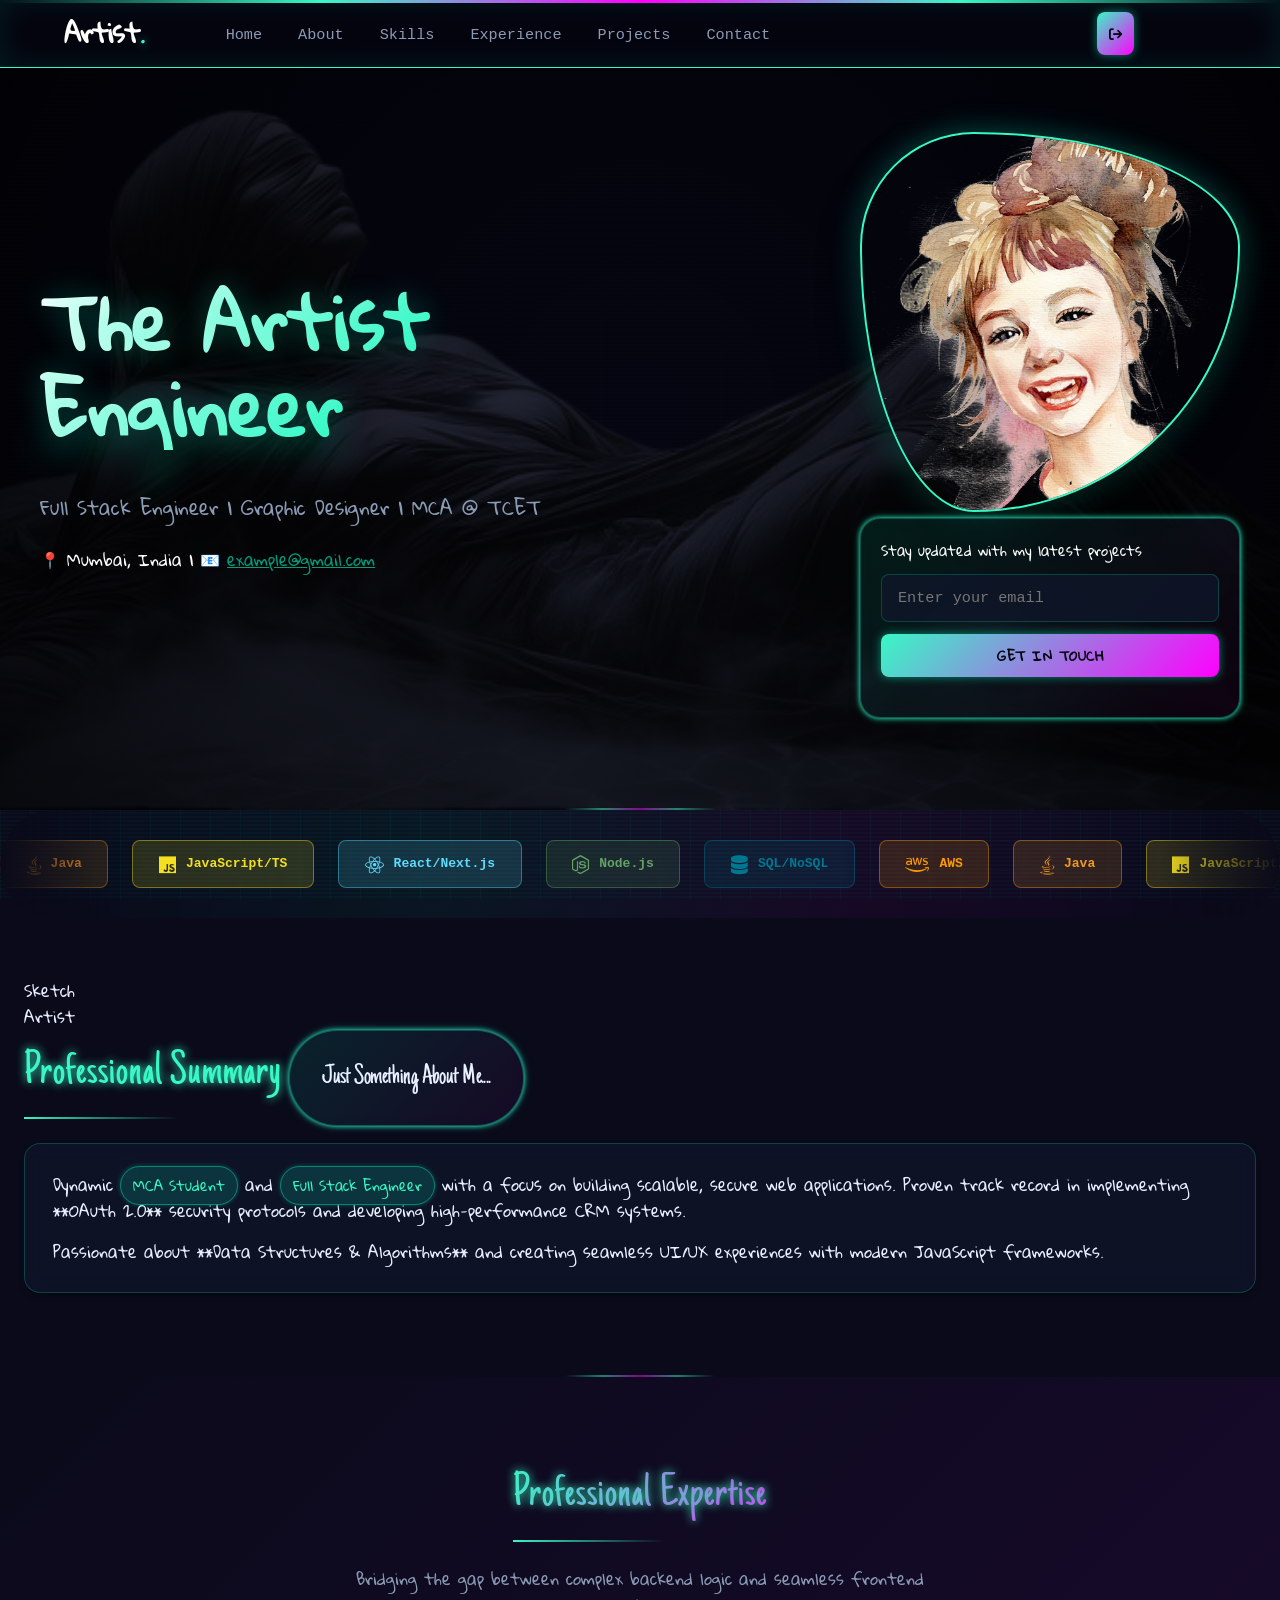
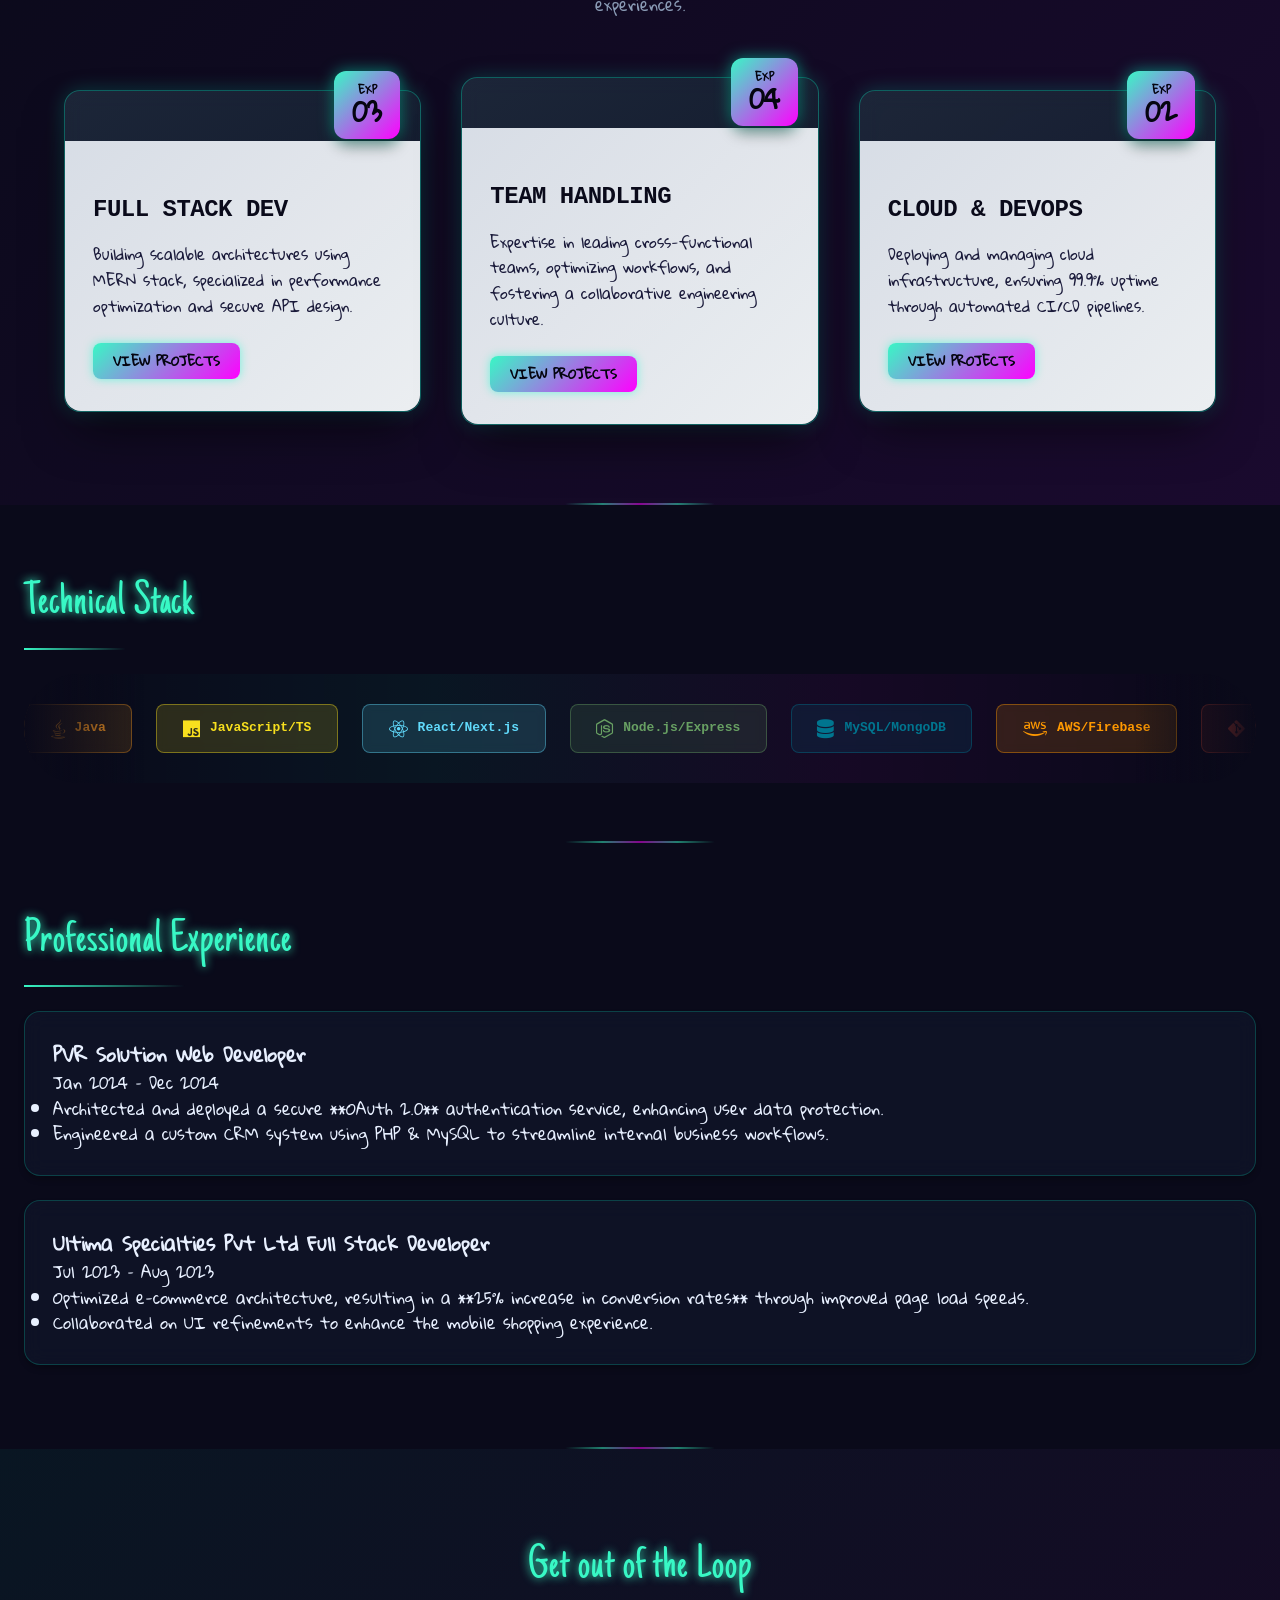
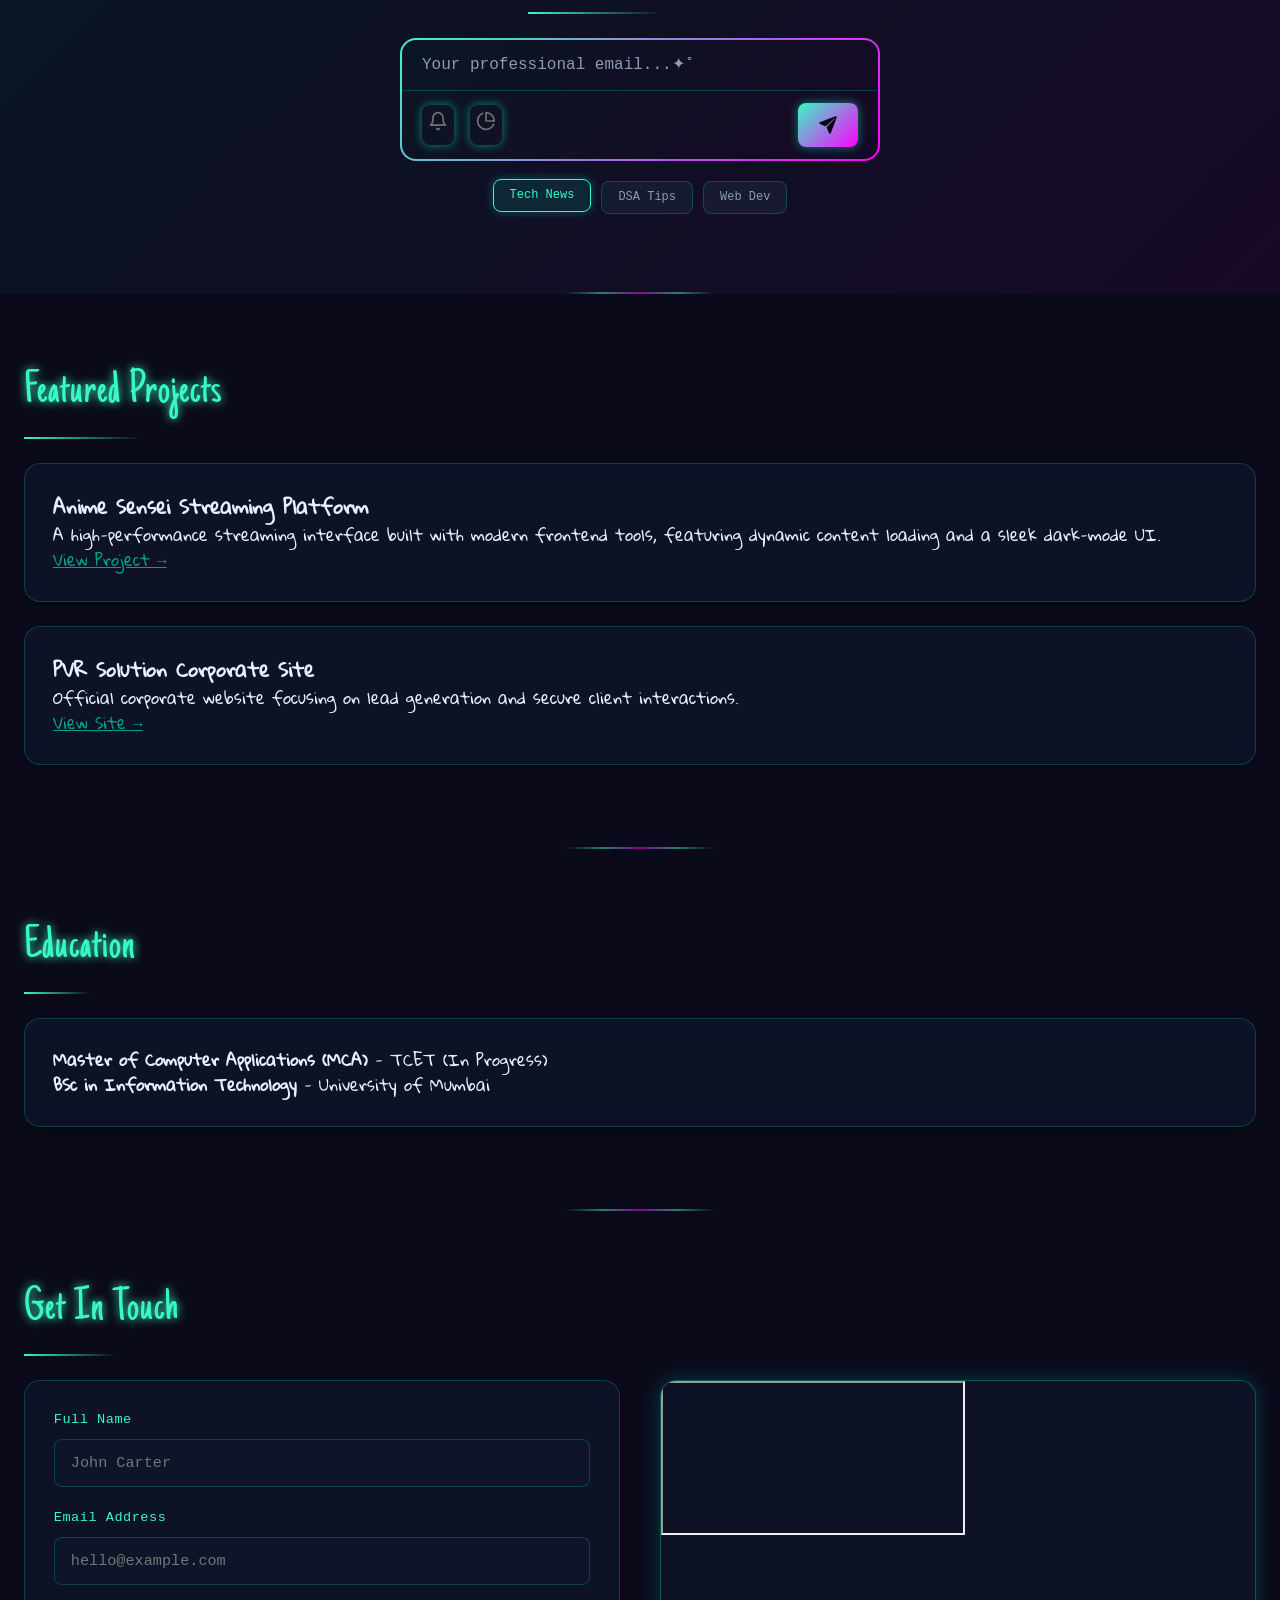
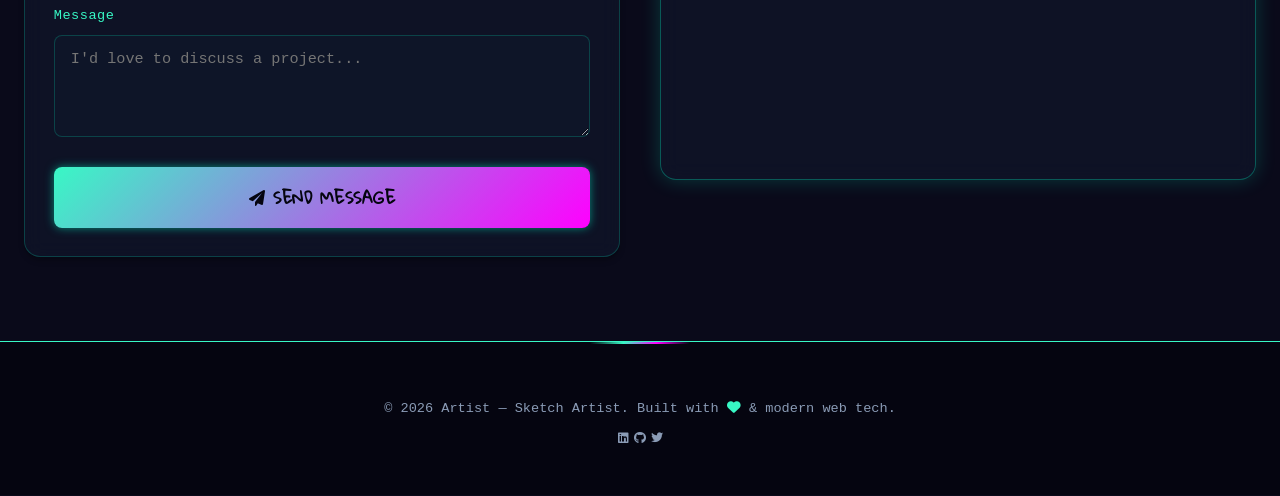
==== commit 97695826: "adding redevelopment" ====
--- a/index.html
+++ b/index.html
@@ -62,7 +62,7 @@
 
                 <div class="hero-image-side animate-slide-right">
                     <div class="image-wrapper">
-                        <img src="./assets/images/hero-img.png" alt="Mohan Yadav">
+                        <img src="./assets/images/hero-img.png" alt="artist">
                     </div>
                     
                     <div class="newsletter-box">
--- a/assets/css/style.css
+++ b/assets/css/style.css
@@ -98,6 +98,9 @@
   cursor: pointer;
 }
 
+a{
+  color: rgba(0, 255, 204, 0.6);
+}
 /* Custom Scrollbar - Neon */
 ::-webkit-scrollbar {
   width: 8px;
@@ -358,7 +361,7 @@
 
 /* Button Enhancements - Arcade Style */
 button {
-  padding: 12px 28px;
+  padding: 8px 12px;
   background: linear-gradient(135deg, var(--primary), var(--secondary));
   color: var(--bg-header);
   font-weight: 700;
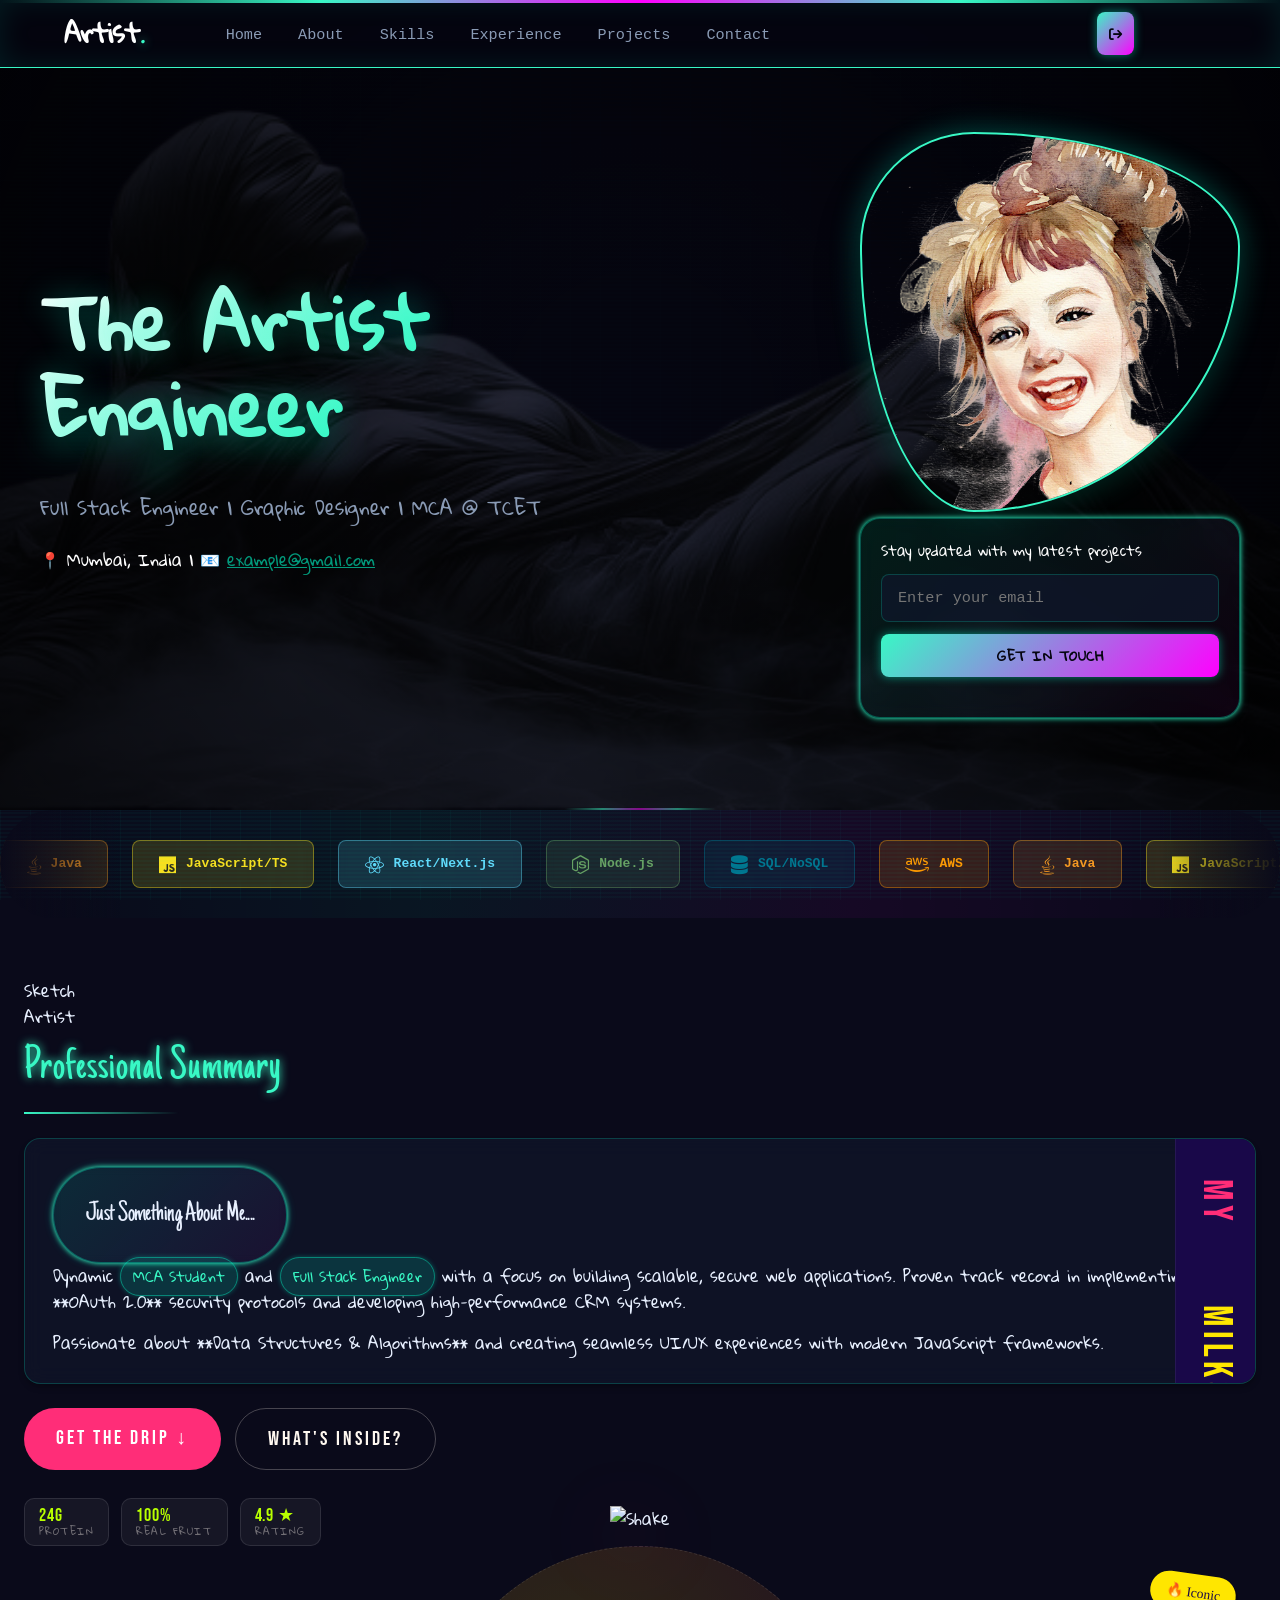
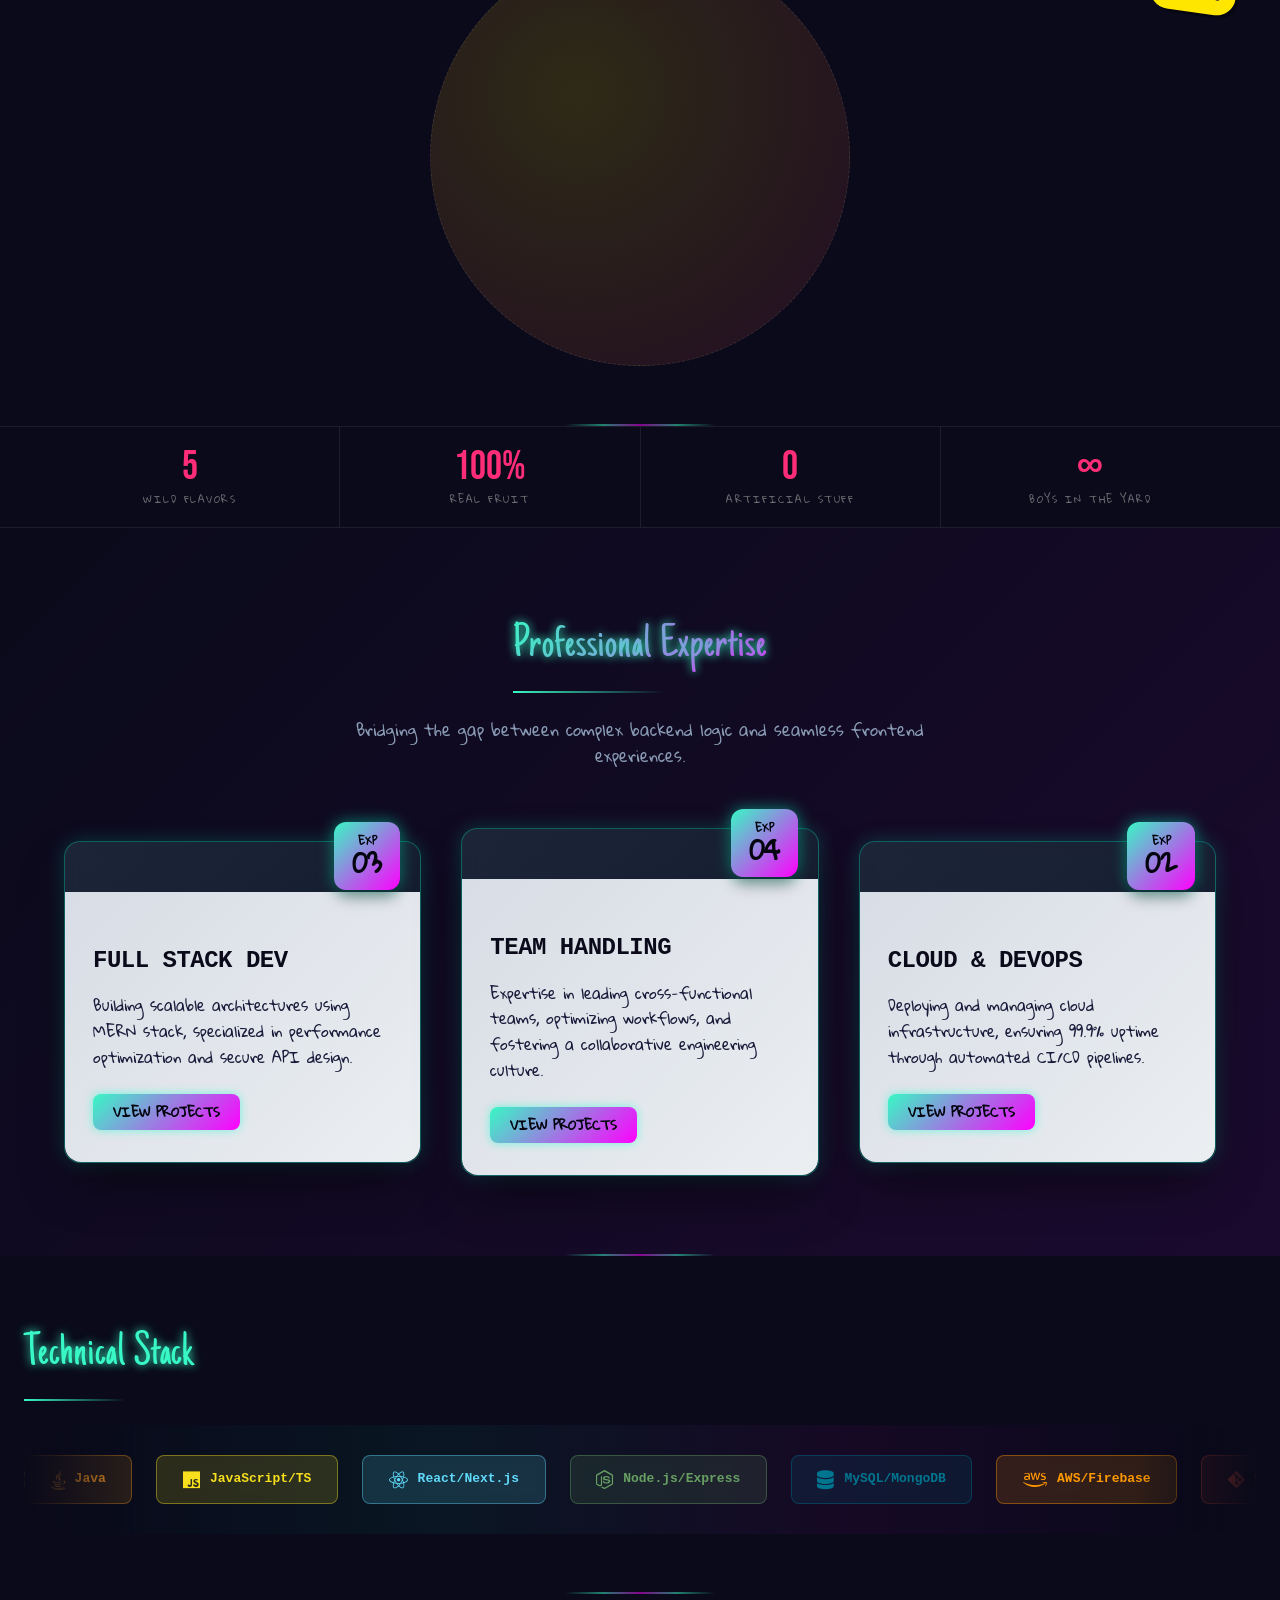
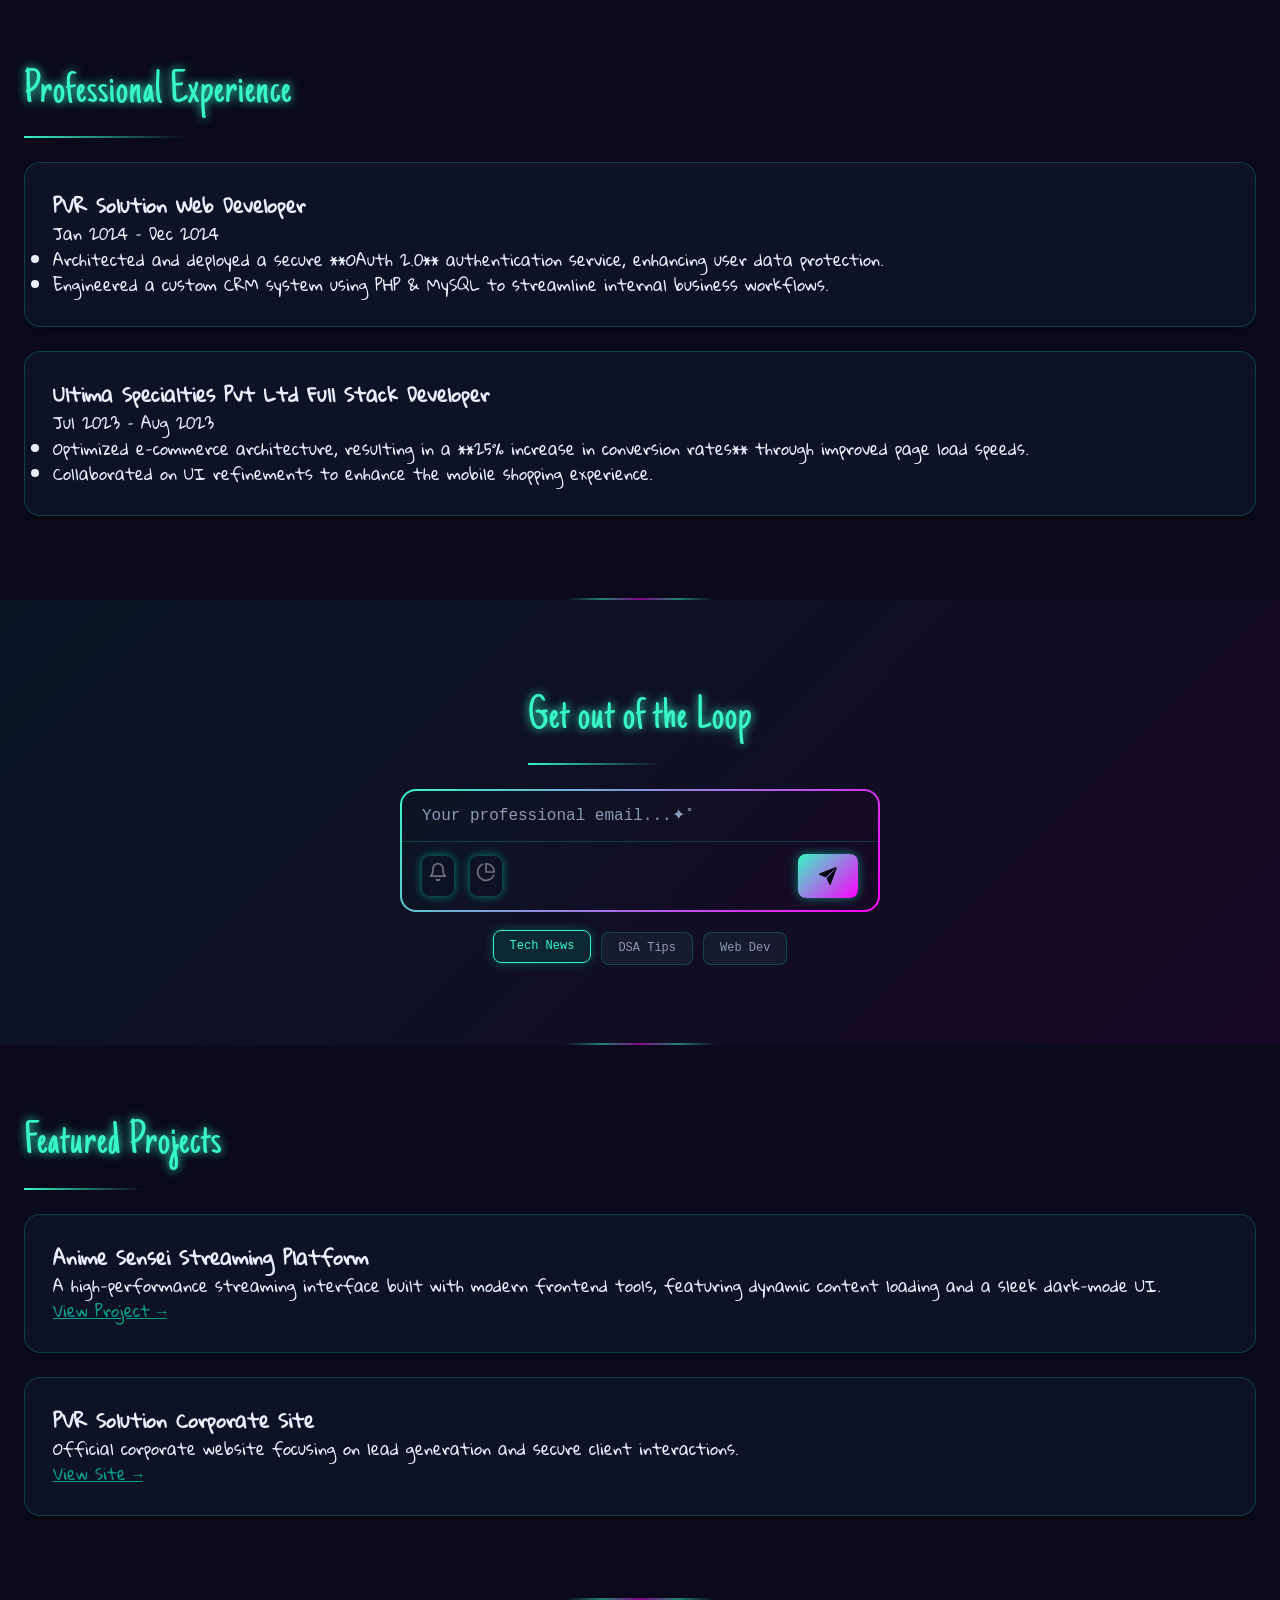
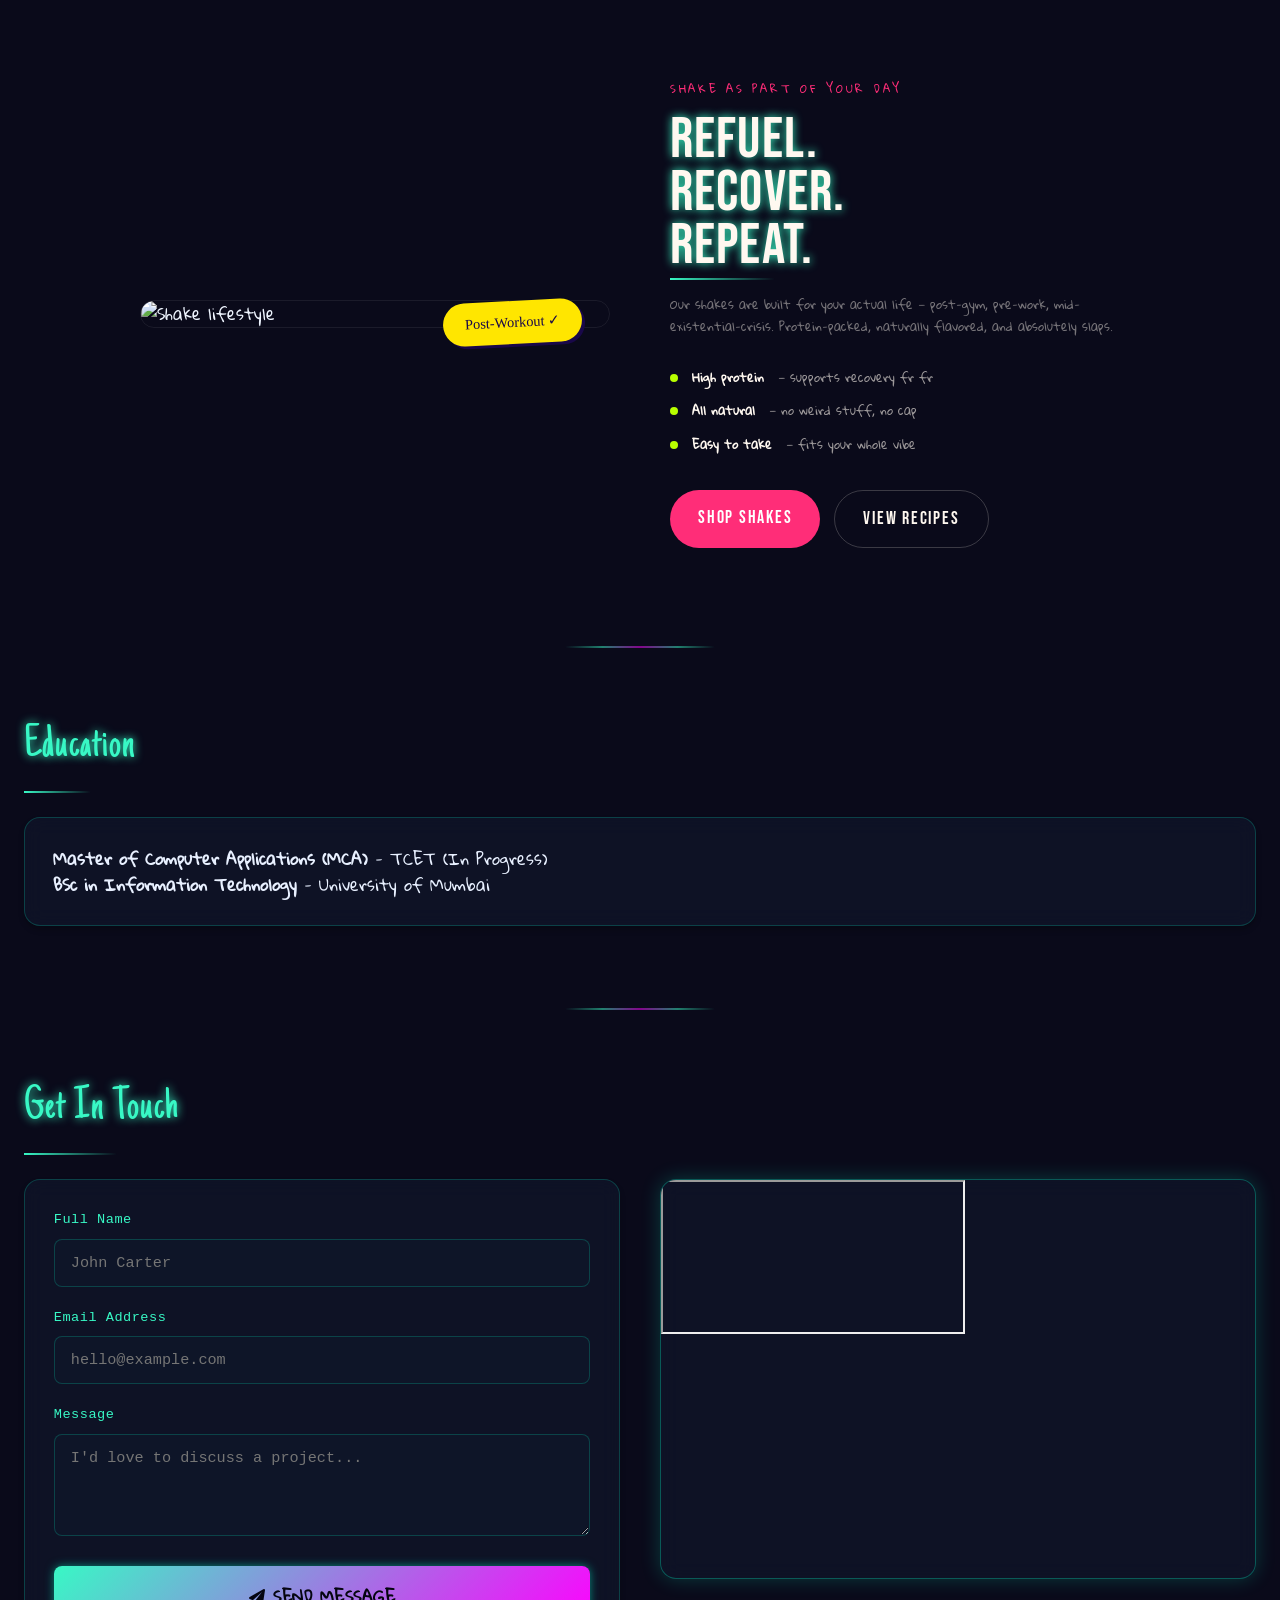
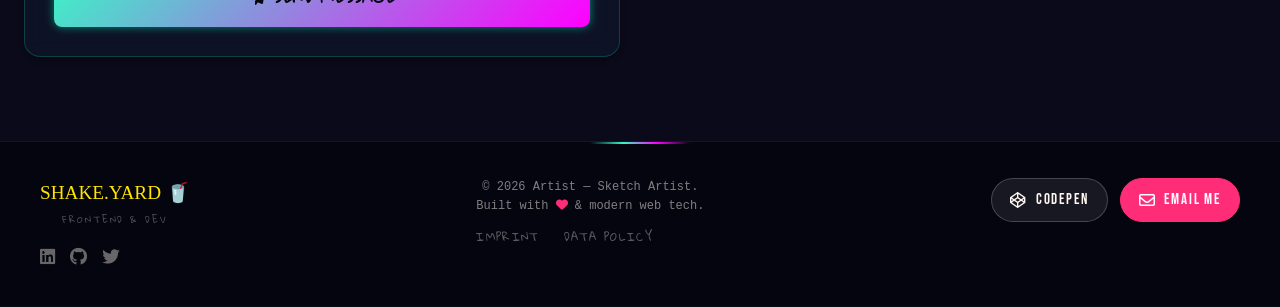
==== commit edf5f56e: "reupdates" ====
--- a/index.html
+++ b/index.html
@@ -5,6 +5,13 @@
     <meta charset="UTF-8">
     <meta name="viewport" content="width=device-width, initial-scale=1.0">
     <title>Mohan Shailendra Yadav | Artist Web Template</title>
+    <link rel="preconnect" href="https://fonts.googleapis.com">
+    <link rel="preconnect" href="https://fonts.gstatic.com" crossorigin>
+    <link
+        href="https://fonts.googleapis.com/css2?family=Bebas+Neue&family=Space+Mono:ital,wght@0,400;0,700;1,400&family=Permanent+Marker&display=swap"
+        rel="stylesheet">
+    <link rel="stylesheet" href="https://cdnjs.cloudflare.com/ajax/libs/font-awesome/6.4.0/css/all.min.css">
+
     <link rel="stylesheet" href="https://cdnjs.cloudflare.com/ajax/libs/font-awesome/6.0.0-beta3/css/all.min.css">
     <link href="https://fonts.googleapis.com/css2?family=Inter:wght@400;600;800&display=swap" rel="stylesheet">
     <link rel="stylesheet" href="./assets/css/style.css">
@@ -64,7 +71,7 @@
                     <div class="image-wrapper">
                         <img src="./assets/images/hero-img.png" alt="artist">
                     </div>
-                    
+
                     <div class="newsletter-box">
                         <p>Stay updated with my latest projects</p>
                         <form class="newsletter-form input-group">
@@ -112,22 +119,117 @@
                     </div>
                 </div>
 
-                <div class="summary-text">
-                    <h2>Professional Summary</h2>
+                <h2>Professional Summary</h2>
+                <div class="card">
                     <h4 class="subheading">Just Something About Me....</h4>
-                    <div class="card">
-                        <p>
-                            Dynamic <strong class="badge">MCA Student</strong> and <strong class="badge">Full Stack
-                                Engineer</strong> with a focus on building scalable, secure web applications.
-                            Proven track record in implementing **OAuth 2.0** security protocols and developing
-                            high-performance CRM systems.
-                        </p>
-                        <p style="margin-top: 15px;">
-                            Passionate about **Data Structures & Algorithms** and creating seamless UI/UX
-                            experiences with modern JavaScript frameworks.
-                        </p>
-                    </div>
-                </div>
+
+                    <p>
+                        Dynamic <strong class="badge">MCA Student</strong> and <strong class="badge">Full Stack
+                            Engineer</strong> with a focus on building scalable, secure web applications.
+                        Proven track record in implementing **OAuth 2.0** security protocols and developing
+                        high-performance CRM systems.
+                    </p>
+                    <p style="margin-top: 15px;">
+                        Passionate about **Data Structures & Algorithms** and creating seamless UI/UX
+                        experiences with modern JavaScript frameworks.
+                    </p>
+
+                    <div class="summary-text">
+                        <!-- TICKER -->
+                        <div class="ticker">
+                            <div class="ticker-inner">
+                                <span class="ticker-word pink">MY</span>
+                                <span class="ticker-word yellow">MILKSHAKE</span>
+                                <span class="ticker-word cream">BRINGS</span>
+                                <span class="ticker-word pink">ALL THE</span>
+                                <span class="ticker-word yellow">BOYS</span>
+                                <span class="ticker-word cream">TO THE</span>
+                                <span class="ticker-word pink">YARD</span>
+                                <span class="ticker-sep">✦</span>
+                                <span class="ticker-word yellow">MY</span>
+                                <span class="ticker-word pink">MILKSHAKE</span>
+                                <span class="ticker-word cream">BRINGS</span>
+                                <span class="ticker-word yellow">ALL THE</span>
+                                <span class="ticker-word pink">BOYS</span>
+                                <span class="ticker-word cream">TO THE</span>
+                                <span class="ticker-word yellow">YARD</span>
+                                <span class="ticker-sep">✦</span>
+                                <span class="ticker-word pink">MY</span>
+                                <span class="ticker-word yellow">MILKSHAKE</span>
+                                <span class="ticker-word cream">BRINGS</span>
+                                <span class="ticker-word pink">ALL THE</span>
+                                <span class="ticker-word yellow">BOYS</span>
+                                <span class="ticker-word cream">TO THE</span>
+                                <span class="ticker-word pink">YARD</span>
+                                <span class="ticker-sep">✦</span>
+                                <span class="ticker-word yellow">MY</span>
+                                <span class="ticker-word pink">MILKSHAKE</span>
+                                <span class="ticker-word cream">BRINGS</span>
+                                <span class="ticker-word yellow">ALL THE</span>
+                                <span class="ticker-word pink">BOYS</span>
+                                <span class="ticker-word cream">TO THE</span>
+                                <span class="ticker-word yellow">YARD</span>
+                                <span class="ticker-sep">✦</span>
+                            </div>
+                        </div>
+                    </div>
+                </div>
+
+                <div class="hero-btns">
+      <a href="#shakes" class="btn-hero-primary">Get the drip ↓</a>
+      <a href="#fresh" class="btn-hero-secondary">What's inside?</a>
+    </div>
+
+    <div class="hero-mini-stats">
+      <div class="hms-chip">
+        <div>
+          <div class="hms-val">24g</div>
+          <div class="hms-lbl">Protein</div>
+        </div>
+      </div>
+      <div class="hms-chip">
+        <div>
+          <div class="hms-val">100%</div>
+          <div class="hms-lbl">Real fruit</div>
+        </div>
+      </div>
+      <div class="hms-chip">
+        <div>
+          <div class="hms-val">4.9 ★</div>
+          <div class="hms-lbl">Rating</div>
+        </div>
+      </div>
+    </div>
+  </div>
+
+  <div class="hero-img-wrap">
+    <div class="hero-img-ring">
+      <img src="https://rassweiler-it.de/images/codepen/codepen_shake_strawberry.png" alt="Shake" id="heroShakeImg">
+    </div>
+    <div class="hero-badge">🔥 Iconic</div>
+  </div>
+</section>
+
+<!-- STATS -->
+<div class="stats-strip">
+  <div class="stat">
+    <div class="stat-num">5</div>
+    <div class="stat-label">Wild flavors</div>
+  </div>
+  <div class="stat">
+    <div class="stat-num">100%</div>
+    <div class="stat-label">Real fruit</div>
+  </div>
+  <div class="stat">
+    <div class="stat-num">0</div>
+    <div class="stat-label">Artificial stuff</div>
+  </div>
+  <div class="stat">
+    <div class="stat-num">∞</div>
+    <div class="stat-label">Boys in the yard</div>
+  </div>
+</div>
+
             </div>
         </section>
 
@@ -308,6 +410,41 @@
             </div>
         </section>
 
+
+        
+<!-- LIFESTYLE -->
+<section class="lifestyle">
+  <div class="lifestyle-inner">
+    <div class="lifestyle-img-wrap">
+      <div class="lifestyle-img-frame">
+        <img src="https://rassweiler-it.de/images/codepen/codepen_shake_lifestyle.png" alt="Shake lifestyle">
+      </div>
+      <div class="ls-badge">Post-Workout ✓</div>
+    </div>
+    <div class="lifestyle-content">
+      <div class="ls-kicker">shake as part of your day</div>
+      <h2 class="ls-title">REFUEL.<br>RECOVER.<br>REPEAT.</h2>
+      <p class="ls-copy">Our shakes are built for your actual life — post-gym, pre-work, mid-existential-crisis. Protein-packed, naturally flavored, and absolutely slaps.</p>
+      <ul class="ls-features">
+        <li>
+          <div class="ls-dot"></div><strong>High protein</strong> — supports recovery fr fr
+        </li>
+        <li>
+          <div class="ls-dot"></div><strong>All natural</strong> — no weird stuff, no cap
+        </li>
+        <li>
+          <div class="ls-dot"></div><strong>Easy to take</strong> — fits your whole vibe
+        </li>
+      </ul>
+      <div class="ls-btns">
+        <a href="#shakes" class="ls-btn-p">Shop shakes</a>
+        <a href="#fresh" class="ls-btn-s">View recipes</a>
+      </div>
+    </div>
+  </div>
+</section>
+
+
         <section id="education" data-aos="fade-up">
             <h2>Education</h2>
             <div class="card">
@@ -345,14 +482,41 @@
             </div>
         </section>
     </main>
-
-    <footer>
-        <p>© 2026 Artist — Sketch Artist. Built with <i class="fas fa-heart" style="color: var(--primary);"></i> &
-            modern web tech.</p>
-        <div style="margin-top: 8px; font-size: 0.75rem;">
-            <i class="fab fa-linkedin"></i> <i class="fab fa-github"></i> <i class="fab fa-twitter"></i>
-        </div>
-    </footer>
+<footer>
+  <div class="footer-inner">
+
+    <div class="footer-logo-wrap">
+      <a href="#" class="footer-logo-text">SHAKE.YARD 🥤</a>
+      <span class="footer-dev-label">Frontend &amp; Dev</span>
+      <div class="footer-socials">
+        <a href="#"><i class="fab fa-linkedin"></i></a>
+        <a href="#"><i class="fab fa-github"></i></a>
+        <a href="#"><i class="fab fa-twitter"></i></a>
+      </div>
+    </div>
+
+    <div class="footer-center-content">
+      <p class="footer-credit">
+        © 2026 Artist — Sketch Artist. <br>
+        Built with <i class="fas fa-heart" style="color: var(--hot-pink);"></i> &amp; modern web tech.
+      </p>
+      <div class="footer-links">
+        <a href="#">Imprint</a>
+        <a href="#">Data Policy</a>
+      </div>
+    </div>
+
+    <div class="footer-contact">
+      <a href="https://codepen.io/Mohan-yadav/" class="footer-contact-btn btn-codepen" title="CodePen" target="_blank" rel="noopener">
+        <i class="fa-brands fa-codepen"></i> CodePen
+      </a>
+      <a href="mailto:mohanshyadav@gmail.com" class="footer-contact-btn btn-email" title="Send email">
+        <i class="fa-regular fa-envelope"></i> Email Me
+      </a>
+    </div>
+
+  </div>
+</footer>
 
     <script src="./assets/javascript/main.js"></script>
     <script src="./assets/javascript/aos.js"></script>
--- a/assets/css/style.css
+++ b/assets/css/style.css
@@ -25,6 +25,104 @@
   --gradient-dark: linear-gradient(135deg, #0a0a1a, #1a0a2e);
   --border-neon: 0 0 5px var(--primary), 0 0 10px rgba(0, 255, 204, 0.3);
   --scanline: repeating-linear-gradient(0deg, transparent, transparent 2px, rgba(0, 255, 204, 0.03) 2px, rgba(0, 255, 204, 0.03) 4px);
+  --hot-pink: #ff2d78;
+  --electric-yellow: #ffe600;
+  --lime: #b8ff00;
+  --sky: #00d4ff;
+  --dark: #190849;
+  --cream: #fff8f0;
+  --purple: #7c3aed;
+}
+
+* {
+  margin: 0;
+  padding: 0;
+  box-sizing: border-box;
+  scroll-behavior: smooth;
+}
+
+body {
+  background: var(--dark);
+  font-family: "Space Mono", monospace;
+  overflow-x: hidden;
+  cursor: none;
+}
+
+.cursor {
+  position: fixed;
+  width: 20px;
+  height: 20px;
+  background: var(--electric-yellow);
+  border-radius: 50%;
+  pointer-events: none;
+  z-index: 9999;
+  transform: translate(-50%, -50%);
+  transition: transform 0.1s ease, width 0.2s, height 0.2s;
+  mix-blend-mode: difference;
+  display: none;
+}
+.cursor.visible {
+  display: block;
+}
+.cursor.big {
+  width: 60px;
+  height: 60px;
+}
+
+.ticker {
+  background: var(--dark);
+  overflow: hidden;
+  white-space: nowrap;
+  
+  /* Position on the vertical right */
+  position: fixed;
+  top: 0;
+  right: 0;
+  bottom: 0;
+  
+  /* "Very Thick" - Width controls the thickness when vertical */
+  width: 80px; 
+  
+  z-index: 100;
+  border-left: 1px solid rgba(255, 255, 255, 0.06);
+}
+
+.ticker-inner {
+  display: flex;
+  flex-direction: column; /* Stack items vertically */
+  align-items: center;
+  
+  /* Change animation to move on the Y axis */
+  animation: ticker-vertical 22s linear infinite;
+  
+  /* Ensure it fills the height */
+  height: max-content;
+}
+
+.ticker-word {
+  font-family: "Bebas Neue", sans-serif;
+  font-size: 2.5rem; /* Increased size for thickness */
+  letter-spacing: 0.1em;
+  padding: 40px 0; /* Vertical spacing */
+  
+  /* Rotate text to read vertically */
+  writing-mode: vertical-rl; 
+  text-orientation: mixed;
+}
+
+/* Color classes remain the same, just adjusted padding */
+.ticker-word.pink { color: var(--hot-pink); }
+.ticker-word.yellow { color: var(--electric-yellow); }
+.ticker-word.cream { color: rgba(255, 248, 240, 0.25); }
+
+/* Updated Animation for Vertical movement */
+@keyframes ticker-vertical {
+  0% {
+    transform: translateY(0);
+  }
+  100% {
+    transform: translateY(-50%);
+  }
 }
 
 @font-face {
@@ -931,6 +1029,251 @@
 .design { color: #38bdf8; background: rgba(56, 189, 248, 0.15); border-color: rgba(56, 189, 248, 0.4); }
 .security { color: #a855f7; background: rgba(168, 85, 247, 0.15); border-color: rgba(168, 85, 247, 0.4); }
 
+
+.hero-btns {
+  display: flex;
+  gap: 14px;
+  flex-wrap: wrap;
+  margin-bottom: 28px;
+}
+.btn-hero-primary {
+  background: var(--hot-pink);
+  color: white;
+  font-family: "Bebas Neue", sans-serif;
+  font-size: 1.25rem;
+  letter-spacing: 0.15em;
+  padding: 14px 32px;
+  border: none;
+  border-radius: 100px;
+  cursor: none;
+  transition: transform 0.2s, box-shadow 0.2s;
+  text-decoration: none;
+  display: inline-block;
+}
+.btn-hero-primary:hover {
+  transform: translateY(-3px) scale(1.03);
+  box-shadow: 0 0 40px rgba(255, 45, 120, 0.5);
+}
+.btn-hero-secondary {
+  background: transparent;
+  color: var(--cream);
+  font-family: "Bebas Neue", sans-serif;
+  font-size: 1.25rem;
+  letter-spacing: 0.15em;
+  padding: 14px 32px;
+  border: 1.5px solid rgba(255, 248, 240, 0.25);
+  border-radius: 100px;
+  cursor: none;
+  transition: border-color 0.2s, color 0.2s;
+  text-decoration: none;
+  display: inline-block;
+}
+.btn-hero-secondary:hover {
+  border-color: var(--electric-yellow);
+  color: var(--electric-yellow);
+}
+
+.hero-mini-stats {
+  display: flex;
+  gap: 12px;
+  flex-wrap: wrap;
+}
+.hms-chip {
+  display: flex;
+  align-items: center;
+  gap: 8px;
+  background: rgba(255, 255, 255, 0.05);
+  border: 1px solid rgba(255, 255, 255, 0.1);
+  border-radius: 10px;
+  padding: 8px 14px;
+}
+.hms-val {
+  font-family: "Bebas Neue", sans-serif;
+  font-size: 1.1rem;
+  color: var(--lime);
+  letter-spacing: 0.05em;
+  line-height: 1;
+}
+.hms-lbl {
+  font-size: 0.6rem;
+  color: rgba(255, 248, 240, 0.4);
+  letter-spacing: 0.12em;
+  text-transform: uppercase;
+  line-height: 1.3;
+}
+
+.hero-img-wrap {
+  position: relative;
+  z-index: 2;
+  display: flex;
+  justify-content: center;
+  align-items: center;
+  height: 100%;
+}
+.hero-img-ring {
+  position: relative;
+  width: 420px;
+  height: 420px;
+  background: radial-gradient(
+    circle at 35% 35%,
+    rgba(255, 230, 0, 0.15),
+    rgba(255, 45, 120, 0.1)
+  );
+  border-radius: 50%;
+  border: 1px dashed rgba(255, 255, 255, 0.1);
+  display: flex;
+  align-items: center;
+  justify-content: center;
+  animation: slowSpin 25s linear infinite;
+}
+@keyframes slowSpin {
+  to {
+    transform: rotate(360deg);
+  }
+}
+
+.hero-img-ring img {
+  height: 500px;
+  animation: slowSpin 25s linear infinite reverse, float 4s ease-in-out infinite;
+  filter: drop-shadow(0 20px 40px rgba(255, 45, 120, 0.4));
+  position: relative;
+  z-index: 2;
+  transition: opacity 0.25s ease;
+}
+@keyframes float {
+  0%,
+  100% {
+    transform: translateY(0) rotate(360deg);
+  }
+  50% {
+    transform: translateY(-15px) rotate(360deg);
+  }
+}
+
+.hero-badge {
+  position: absolute;
+  top: 28px;
+  right: 20px;
+  background: var(--electric-yellow);
+  color: var(--dark);
+  font-family: "Permanent Marker", cursive;
+  font-size: 0.85rem;
+  padding: 8px 16px;
+  border-radius: 100px;
+  transform: rotate(8deg);
+  box-shadow: 3px 3px 0 rgba(0, 0, 0, 0.3);
+  animation: wiggle 2s ease-in-out infinite;
+  z-index: 6;
+}
+@keyframes wiggle {
+  0%,
+  100% {
+    transform: rotate(8deg);
+  }
+  50% {
+    transform: rotate(12deg);
+  }
+}
+
+.stats-strip {
+  display: flex;
+  border-top: 1px solid rgba(255, 255, 255, 0.08);
+  border-bottom: 1px solid rgba(255, 255, 255, 0.08);
+  padding: 0 40px;
+}
+.stat {
+  flex: 1;
+  text-align: center;
+  padding: 20px 10px;
+  border-right: 1px solid rgba(255, 255, 255, 0.08);
+}
+.stat:last-child {
+  border-right: none;
+}
+.stat-num {
+  font-family: "Bebas Neue", sans-serif;
+  font-size: 2.5rem;
+  color: var(--hot-pink);
+  line-height: 1;
+}
+.stat-label {
+  font-size: 0.62rem;
+  color: rgba(255, 248, 240, 0.4);
+  letter-spacing: 0.15em;
+  text-transform: uppercase;
+  margin-top: 4px;
+}
+
+.slider-section {
+  padding: 80px 0 60px;
+}
+.section-header {
+  padding: 0 40px;
+  margin-bottom: 50px;
+  display: flex;
+  align-items: flex-end;
+  justify-content: space-between;
+  flex-wrap: wrap;
+  gap: 20px;
+}
+.section-header h2 {
+  font-family: "Bebas Neue", sans-serif;
+  font-size: clamp(3rem, 7vw, 6rem);
+  line-height: 0.9;
+  color: var(--cream);
+}
+.section-header h2 em {
+  font-style: normal;
+  color: var(--hot-pink);
+}
+.section-header p {
+  font-size: 0.78rem;
+  color: rgba(255, 248, 240, 0.4);
+  max-width: 280px;
+  line-height: 1.7;
+}
+
+.slider-viewport {
+  overflow: hidden;
+  padding: 100px 0 40px;
+  margin-top: -60px;
+}
+.slider-track {
+  display: flex;
+  gap: 24px;
+  padding: 0 40px;
+  transition: transform 0.45s cubic-bezier(0.25, 0.46, 0.45, 0.94);
+  will-change: transform;
+  user-select: none;
+}
+.slider-track.dragging {
+  transition: none;
+  cursor: grabbing;
+}
+
+.shake-card {
+  min-width: 280px;
+  height: 400px;
+  border-radius: 28px;
+  flex-shrink: 0;
+  position: relative;
+  overflow: visible;
+  display: flex;
+  flex-direction: column;
+  align-items: center;
+  justify-content: flex-end;
+  padding: 28px;
+  cursor: none;
+  transition: transform 0.3s ease;
+}
+.shake-card:hover {
+  transform: translateY(-12px) rotate(-1deg);
+}
+.shake-card:nth-child(even):hover {
+  transform: translateY(-12px) rotate(1deg);
+}
+
+
 /* Newsletter Section Enhancement - Sci-Fi Terminal */
 #newsletter {
   padding: 80px 24px;
@@ -1136,6 +1479,278 @@
   }
 }
 
+/*  */
+
+.nl-left {
+  position: relative;
+  z-index: 1;
+}
+
+.nl-tag {
+  display: inline-flex;
+  align-items: center;
+  gap: 6px;
+  background: rgba(0, 0, 0, 0.25);
+  border-radius: 100px;
+  padding: 5px 14px;
+  font-size: 0.68rem;
+  letter-spacing: 0.18em;
+  text-transform: uppercase;
+  color: rgba(255, 255, 255, 0.9);
+  margin-bottom: 14px;
+}
+
+.nl-left h2 {
+  font-family: "Bebas Neue", sans-serif;
+  font-size: clamp(2.5rem, 5vw, 4.2rem);
+  line-height: 0.9;
+  color: white;
+  letter-spacing: 0.02em;
+  margin-bottom: 24px;
+}
+
+.nl-proof {
+  display: flex;
+  align-items: center;
+  gap: 12px;
+}
+.nl-avatars {
+  display: flex;
+}
+
+/* Fixed avatars — clean colored circles with initials, no emojis */
+.nl-avatar {
+  width: 34px;
+  height: 34px;
+  border-radius: 50%;
+  border: 2.5px solid rgba(255, 255, 255, 0.8);
+  display: flex;
+  align-items: center;
+  justify-content: center;
+  font-size: 0.72rem;
+  font-weight: 700;
+  font-family: "Space Mono", monospace;
+  color: white;
+  margin-left: -9px;
+  flex-shrink: 0;
+  line-height: 1;
+}
+.nl-avatar:first-child {
+  margin-left: 0;
+}
+.nl-avatar.av1 {
+  background: #e03e6b;
+}
+.nl-avatar.av2 {
+  background: #5b4ecf;
+}
+.nl-avatar.av3 {
+  background: #1aac8e;
+}
+.nl-avatar.av4 {
+  background: #d4820a;
+}
+
+.nl-proof-text {
+  font-size: 0.72rem;
+  color: rgba(255, 255, 255, 0.9);
+  line-height: 1.4;
+}
+.nl-proof-text strong {
+  color: white;
+  font-weight: 700;
+  display: block;
+  font-size: 0.8rem;
+}
+
+.nl-right {
+  position: relative;
+  z-index: 1;
+  display: flex;
+  flex-direction: column;
+  gap: 18px;
+}
+
+.nl-perks {
+  display: flex;
+  flex-direction: column;
+  gap: 10px;
+}
+.nl-perk {
+  display: flex;
+  align-items: center;
+  gap: 10px;
+  font-size: 0.74rem;
+  color: rgba(0, 0, 0, 0.75);
+}
+.nl-perk-icon {
+  width: 30px;
+  height: 30px;
+  flex-shrink: 0;
+  background: rgba(0, 0, 0, 0.12);
+  border-radius: 50%;
+  display: flex;
+  align-items: center;
+  justify-content: center;
+  font-size: 0.9rem;
+}
+
+.nl-form {
+  display: flex;
+  gap: 10px;
+  flex-wrap: wrap;
+}
+.nl-input {
+  flex: 1;
+  min-width: 180px;
+  padding: 14px 20px;
+  border-radius: 100px;
+  border: none;
+  background: rgba(0, 0, 0, 0.18);
+  color: white;
+  font-family: "Space Mono", monospace;
+  font-size: 0.82rem;
+  outline: none;
+}
+.nl-input::placeholder {
+  color: rgba(255, 255, 255, 0.55);
+}
+.nl-btn {
+  padding: 14px 26px;
+  background: var(--dark);
+  color: var(--electric-yellow);
+  border: none;
+  border-radius: 100px;
+  font-family: "Bebas Neue", sans-serif;
+  font-size: 1.05rem;
+  letter-spacing: 0.15em;
+  cursor: none;
+  transition: background 0.2s, transform 0.2s;
+  white-space: nowrap;
+}
+.nl-btn:hover {
+  background: #111;
+  transform: translateY(-2px);
+}
+
+.lifestyle {
+  padding: 80px 40px 100px;
+}
+.lifestyle-inner {
+  max-width: 1000px;
+  margin: 0 auto;
+  display: grid;
+  grid-template-columns: 1fr 1fr;
+  gap: 60px;
+  align-items: center;
+}
+.lifestyle-img-frame {
+  border-radius: 28px;
+  overflow: hidden;
+  border: 1px solid rgba(255, 255, 255, 0.07);
+}
+.lifestyle-img-frame img {
+  display: block;
+  width: 100%;
+  height: auto;
+  filter: grayscale(20%) contrast(1.05);
+}
+.ls-badge {
+  position: absolute;
+  bottom: -16px;
+  right: 28px;
+  background: var(--electric-yellow);
+  color: var(--dark);
+  font-family: "Permanent Marker", cursive;
+  font-size: 0.9rem;
+  padding: 10px 22px;
+  border-radius: 100px;
+  transform: rotate(-3deg);
+  box-shadow: 3px 3px 0 var(--dark);
+}
+.lifestyle-img-wrap {
+  position: relative;
+}
+.ls-kicker {
+  font-size: 0.68rem;
+  letter-spacing: 0.25em;
+  text-transform: uppercase;
+  color: var(--hot-pink);
+  margin-bottom: 16px;
+}
+.ls-title {
+  font-family: "Bebas Neue", sans-serif;
+  font-size: clamp(2.5rem, 4.5vw, 4rem);
+  line-height: 0.92;
+  color: var(--cream);
+  margin-bottom: 22px;
+}
+.ls-copy {
+  font-size: 0.76rem;
+  color: rgba(255, 248, 240, 0.45);
+  line-height: 1.8;
+  margin-bottom: 30px;
+}
+.ls-features {
+  list-style: none;
+  display: flex;
+  flex-direction: column;
+  gap: 14px;
+  margin-bottom: 36px;
+}
+.ls-features li {
+  display: flex;
+  align-items: center;
+  gap: 14px;
+  font-size: 0.76rem;
+  color: rgba(255, 248, 240, 0.6);
+}
+.ls-features li strong {
+  color: var(--cream);
+}
+.ls-dot {
+  width: 8px;
+  height: 8px;
+  border-radius: 50%;
+  background: var(--lime);
+  flex-shrink: 0;
+}
+.ls-btns {
+  display: flex;
+  gap: 14px;
+  flex-wrap: wrap;
+}
+.ls-btn-p {
+  background: var(--hot-pink);
+  color: white;
+  padding: 14px 28px;
+  border-radius: 100px;
+  font-family: "Bebas Neue", sans-serif;
+  letter-spacing: 0.1em;
+  font-size: 1.1rem;
+  text-decoration: none;
+  transition: transform 0.2s;
+}
+.ls-btn-p:hover {
+  transform: translateY(-2px);
+}
+.ls-btn-s {
+  border: 1.5px solid rgba(255, 248, 240, 0.2);
+  color: var(--cream);
+  padding: 14px 28px;
+  border-radius: 100px;
+  font-family: "Bebas Neue", sans-serif;
+  letter-spacing: 0.1em;
+  font-size: 1.1rem;
+  text-decoration: none;
+  transition: border-color 0.2s, color 0.2s;
+}
+.ls-btn-s:hover {
+  border-color: var(--lime);
+  color: var(--lime);
+}
+
+
 /* Footer Enhancement - Cyber Outro */
 footer {
   text-align: center;
@@ -1246,4 +1861,155 @@
     transition-duration: 0.01ms !important;
     scroll-behavior: auto !important;
   }
+}
+
+
+/* ========== FOOTER ========== */
+footer {
+  border-top: 1px solid rgba(255, 255, 255, 0.07);
+  padding: 36px 40px;
+}
+.footer-inner {
+  max-width: 1000px;
+  margin: 0 auto;
+  display: flex;
+  justify-content: space-between;
+  align-items: center;
+  flex-wrap: wrap;
+  gap: 20px;
+}
+.footer-logo-wrap {
+  display: flex;
+  flex-direction: column;
+  gap: 4px;
+}
+.footer-logo-text {
+  font-family: "Permanent Marker", cursive;
+  font-size: 1.2rem;
+  color: var(--electric-yellow);
+  text-decoration: none;
+}
+.footer-dev-label {
+  font-size: 0.58rem;
+  letter-spacing: 0.2em;
+  text-transform: uppercase;
+  color: rgba(255, 248, 240, 0.3);
+}
+.footer-links {
+  display: flex;
+  gap: 24px;
+  align-items: center;
+  flex-wrap: wrap;
+}
+.footer-links a {
+  font-size: 0.68rem;
+  color: rgba(255, 248, 240, 0.35);
+  text-decoration: none;
+  letter-spacing: 0.12em;
+  text-transform: uppercase;
+  transition: color 0.2s;
+}
+.footer-links a:hover {
+  color: var(--cream);
+}
+
+/* Visible contact buttons */
+.footer-contact {
+  display: flex;
+  gap: 12px;
+  align-items: center;
+  flex-wrap: wrap;
+}
+.footer-contact-btn {
+  display: inline-flex;
+  align-items: center;
+  gap: 8px;
+  padding: 9px 18px;
+  border-radius: 100px;
+  font-family: "Bebas Neue", sans-serif;
+  font-size: 0.95rem;
+  letter-spacing: 0.12em;
+  text-decoration: none;
+  transition: transform 0.2s, box-shadow 0.2s, background 0.2s;
+  cursor: none;
+}
+.footer-contact-btn.btn-codepen {
+  background: rgba(255, 255, 255, 0.08);
+  border: 1.5px solid rgba(255, 255, 255, 0.2);
+  color: var(--cream);
+}
+.footer-contact-btn.btn-codepen:hover {
+  background: rgba(255, 255, 255, 0.14);
+  border-color: var(--lime);
+  color: var(--lime);
+  transform: translateY(-2px);
+}
+.footer-contact-btn.btn-email {
+  background: var(--hot-pink);
+  border: 1.5px solid var(--hot-pink);
+  color: white;
+}
+.footer-contact-btn.btn-email:hover {
+  background: #ff0060;
+  box-shadow: 0 0 20px rgba(255, 45, 120, 0.5);
+  transform: translateY(-2px);
+}
+.footer-contact-btn i {
+  font-size: 1rem;
+}
+
+/* Existing footer styles remain, add/update these: */
+
+.footer-center-content {
+  text-align: center;
+  display: flex;
+  flex-direction: column;
+  gap: 12px;
+}
+
+.footer-credit {
+  font-size: 0.75rem;
+  color: rgba(255, 248, 240, 0.5);
+  line-height: 1.6;
+  margin: 0;
+}
+
+.footer-socials {
+  margin-top: 10px;
+  display: flex;
+  gap: 15px;
+}
+
+.footer-socials a {
+  color: rgba(255, 248, 240, 0.4);
+  font-size: 1.1rem;
+  transition: color 0.2s;
+  text-decoration: none;
+}
+
+.footer-socials a:hover {
+  color: var(--electric-yellow);
+}
+
+/* Ensure the footer inner handles the 3 columns well */
+.footer-inner {
+  max-width: 1200px; /* Slightly wider for 3 sections */
+  margin: 0 auto;
+  display: flex;
+  justify-content: space-between;
+  align-items: flex-start; /* Aligned to top for better spacing */
+  flex-wrap: wrap;
+  gap: 40px;
+}
+
+/* Responsive fix for smaller screens */
+@media (max-width: 768px) {
+  .footer-inner {
+    flex-direction: column;
+    align-items: center;
+    text-align: center;
+  }
+  .footer-logo-wrap {
+    align-items: center;
+  }
 }
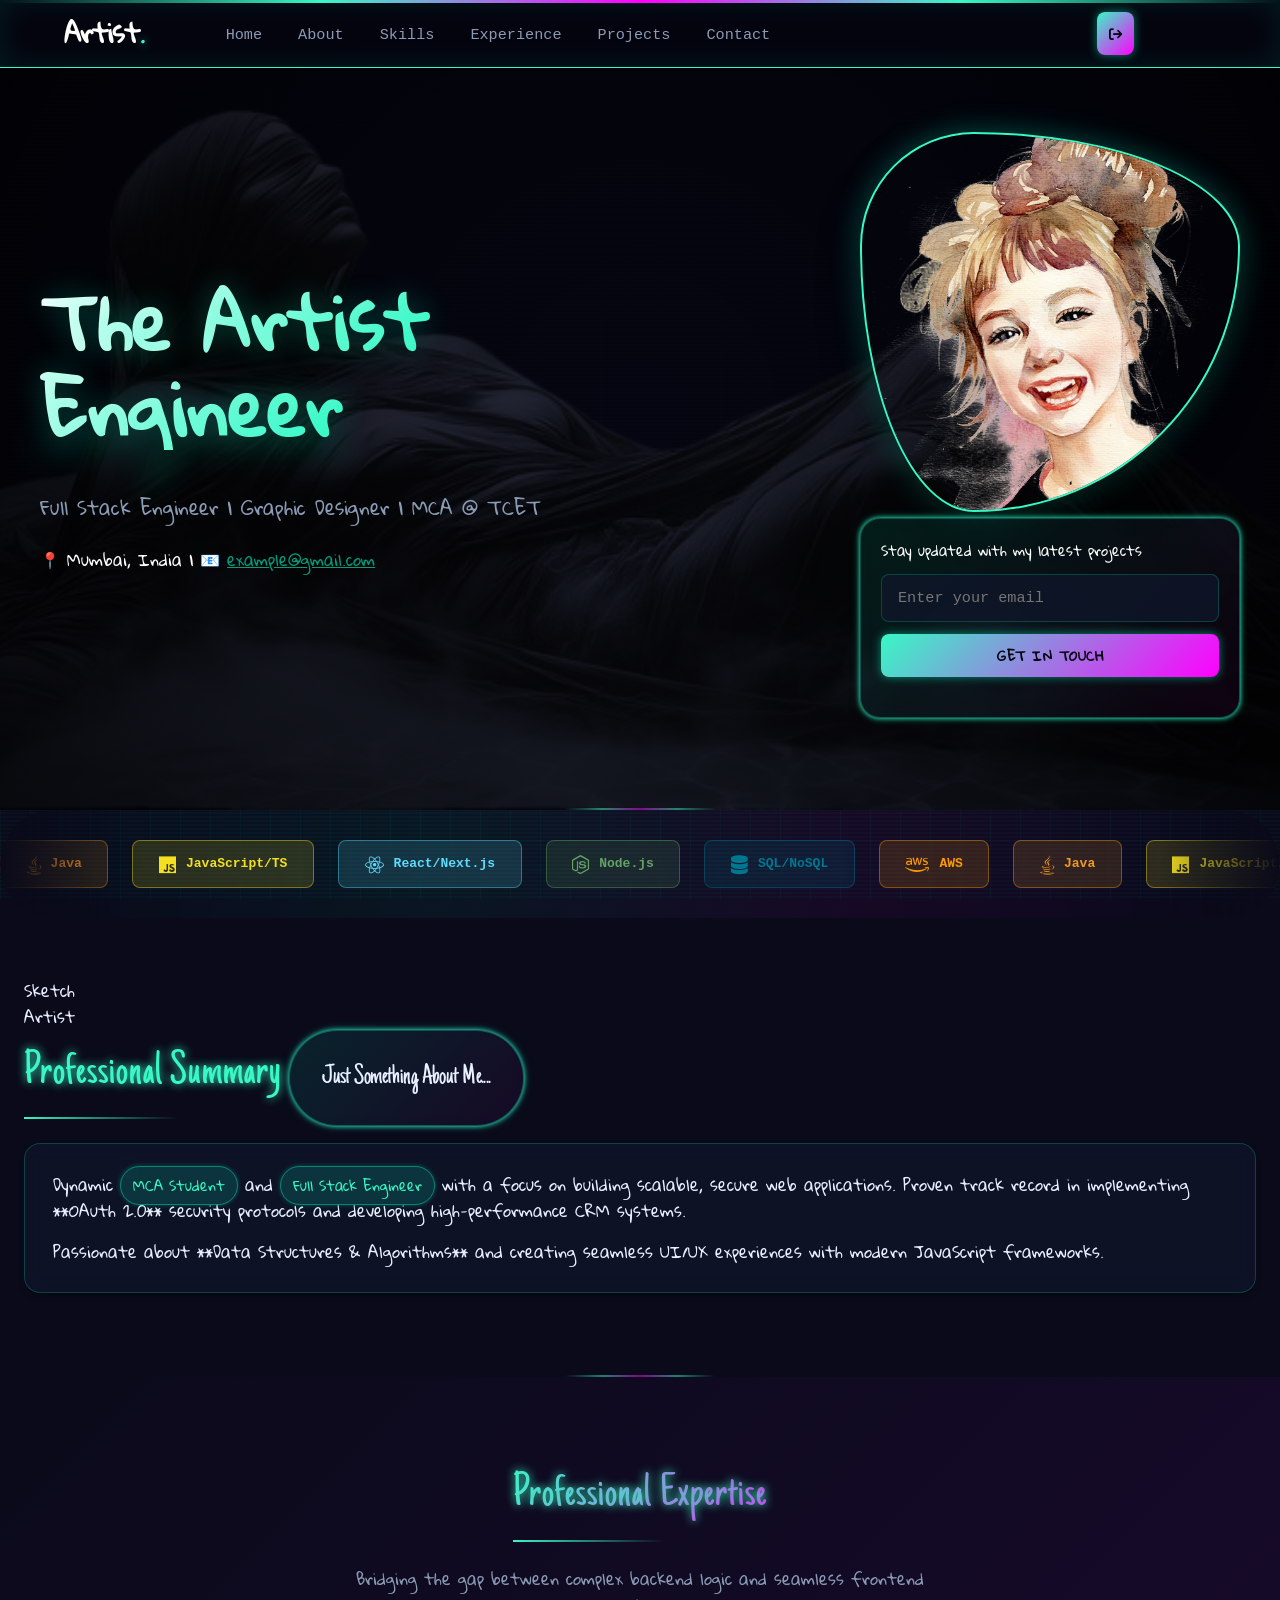
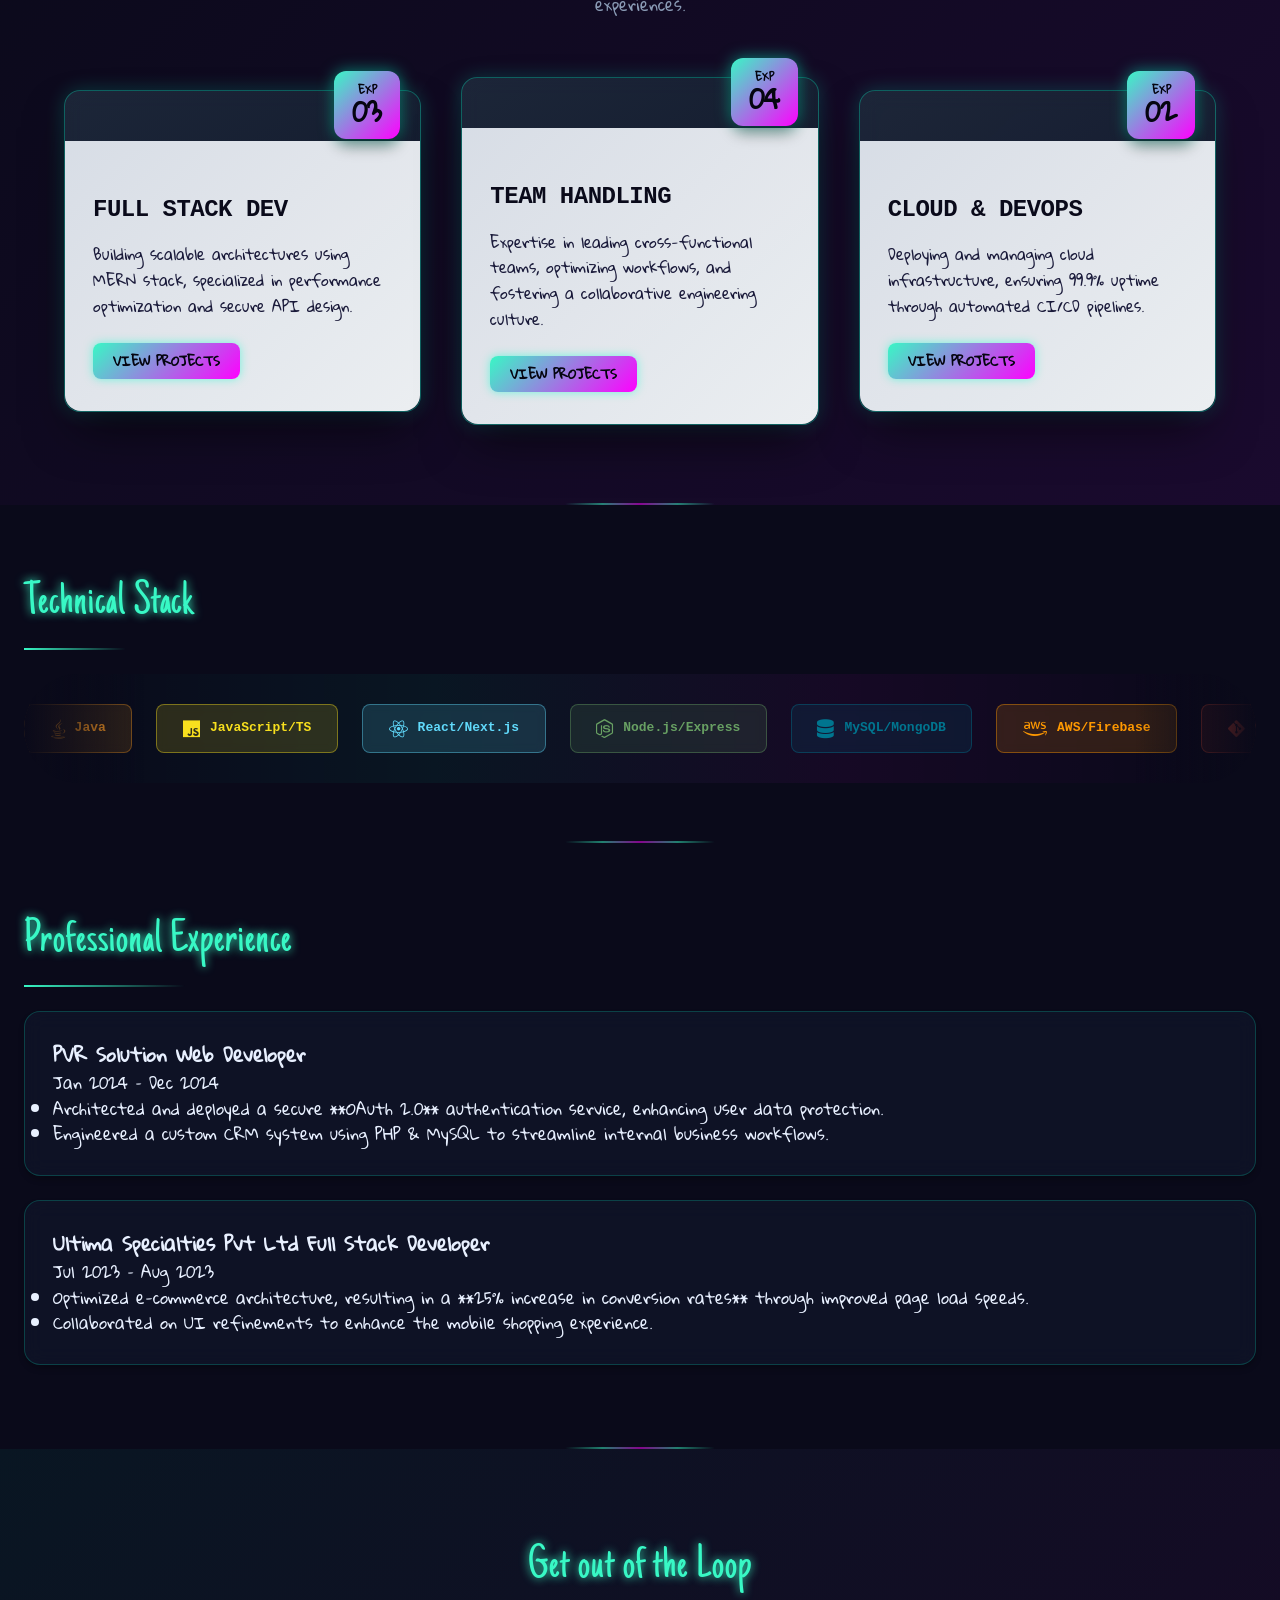
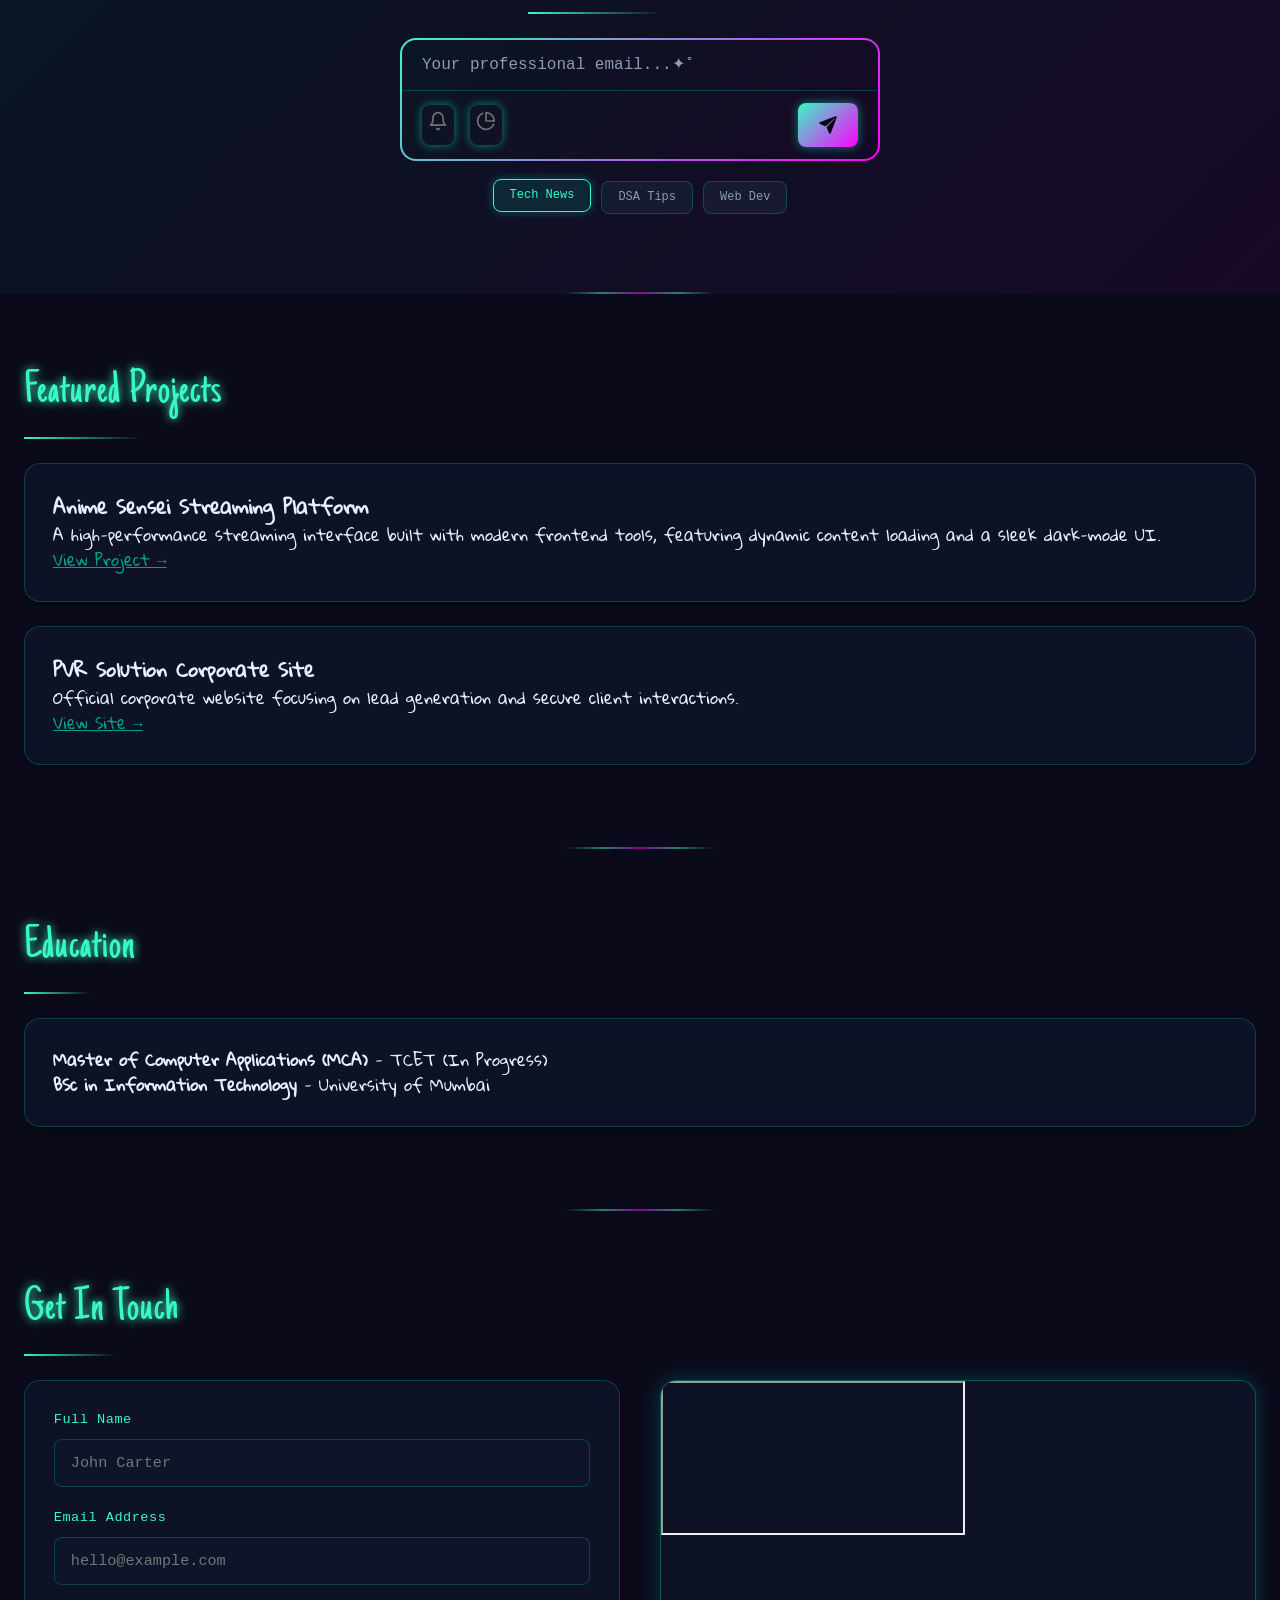
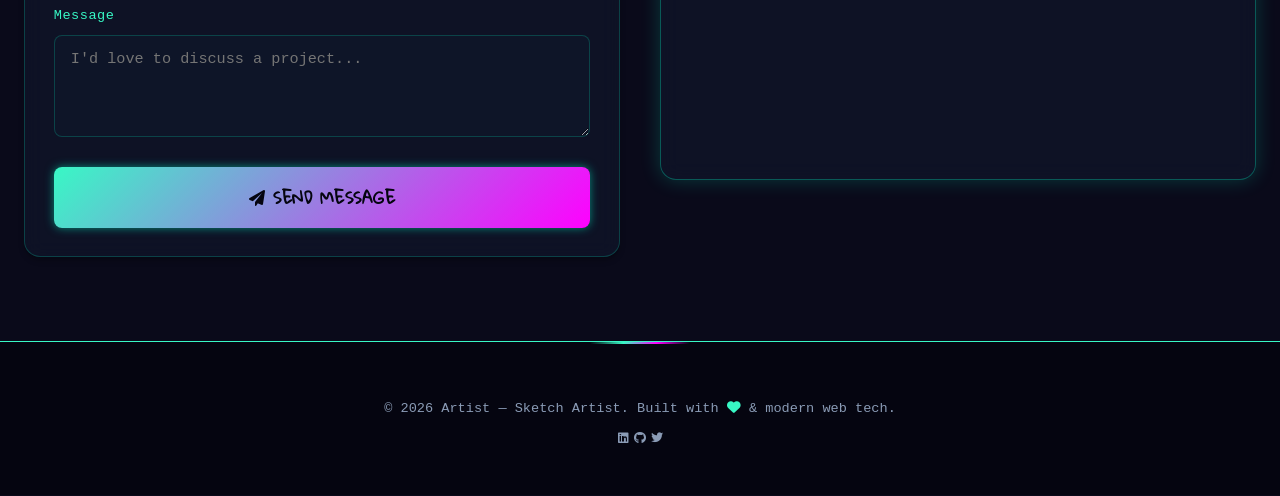
==== commit 68f0295a: "raw changes" ====
--- a/index.html
+++ b/index.html
@@ -5,13 +5,6 @@
     <meta charset="UTF-8">
     <meta name="viewport" content="width=device-width, initial-scale=1.0">
     <title>Mohan Shailendra Yadav | Artist Web Template</title>
-    <link rel="preconnect" href="https://fonts.googleapis.com">
-    <link rel="preconnect" href="https://fonts.gstatic.com" crossorigin>
-    <link
-        href="https://fonts.googleapis.com/css2?family=Bebas+Neue&family=Space+Mono:ital,wght@0,400;0,700;1,400&family=Permanent+Marker&display=swap"
-        rel="stylesheet">
-    <link rel="stylesheet" href="https://cdnjs.cloudflare.com/ajax/libs/font-awesome/6.4.0/css/all.min.css">
-
     <link rel="stylesheet" href="https://cdnjs.cloudflare.com/ajax/libs/font-awesome/6.0.0-beta3/css/all.min.css">
     <link href="https://fonts.googleapis.com/css2?family=Inter:wght@400;600;800&display=swap" rel="stylesheet">
     <link rel="stylesheet" href="./assets/css/style.css">
@@ -119,117 +112,22 @@
                     </div>
                 </div>
 
-                <h2>Professional Summary</h2>
-                <div class="card">
+                <div class="summary-text">
+                    <h2>Professional Summary</h2>
                     <h4 class="subheading">Just Something About Me....</h4>
-
-                    <p>
-                        Dynamic <strong class="badge">MCA Student</strong> and <strong class="badge">Full Stack
-                            Engineer</strong> with a focus on building scalable, secure web applications.
-                        Proven track record in implementing **OAuth 2.0** security protocols and developing
-                        high-performance CRM systems.
-                    </p>
-                    <p style="margin-top: 15px;">
-                        Passionate about **Data Structures & Algorithms** and creating seamless UI/UX
-                        experiences with modern JavaScript frameworks.
-                    </p>
-
-                    <div class="summary-text">
-                        <!-- TICKER -->
-                        <div class="ticker">
-                            <div class="ticker-inner">
-                                <span class="ticker-word pink">MY</span>
-                                <span class="ticker-word yellow">MILKSHAKE</span>
-                                <span class="ticker-word cream">BRINGS</span>
-                                <span class="ticker-word pink">ALL THE</span>
-                                <span class="ticker-word yellow">BOYS</span>
-                                <span class="ticker-word cream">TO THE</span>
-                                <span class="ticker-word pink">YARD</span>
-                                <span class="ticker-sep">✦</span>
-                                <span class="ticker-word yellow">MY</span>
-                                <span class="ticker-word pink">MILKSHAKE</span>
-                                <span class="ticker-word cream">BRINGS</span>
-                                <span class="ticker-word yellow">ALL THE</span>
-                                <span class="ticker-word pink">BOYS</span>
-                                <span class="ticker-word cream">TO THE</span>
-                                <span class="ticker-word yellow">YARD</span>
-                                <span class="ticker-sep">✦</span>
-                                <span class="ticker-word pink">MY</span>
-                                <span class="ticker-word yellow">MILKSHAKE</span>
-                                <span class="ticker-word cream">BRINGS</span>
-                                <span class="ticker-word pink">ALL THE</span>
-                                <span class="ticker-word yellow">BOYS</span>
-                                <span class="ticker-word cream">TO THE</span>
-                                <span class="ticker-word pink">YARD</span>
-                                <span class="ticker-sep">✦</span>
-                                <span class="ticker-word yellow">MY</span>
-                                <span class="ticker-word pink">MILKSHAKE</span>
-                                <span class="ticker-word cream">BRINGS</span>
-                                <span class="ticker-word yellow">ALL THE</span>
-                                <span class="ticker-word pink">BOYS</span>
-                                <span class="ticker-word cream">TO THE</span>
-                                <span class="ticker-word yellow">YARD</span>
-                                <span class="ticker-sep">✦</span>
-                            </div>
-                        </div>
-                    </div>
-                </div>
-
-                <div class="hero-btns">
-      <a href="#shakes" class="btn-hero-primary">Get the drip ↓</a>
-      <a href="#fresh" class="btn-hero-secondary">What's inside?</a>
-    </div>
-
-    <div class="hero-mini-stats">
-      <div class="hms-chip">
-        <div>
-          <div class="hms-val">24g</div>
-          <div class="hms-lbl">Protein</div>
-        </div>
-      </div>
-      <div class="hms-chip">
-        <div>
-          <div class="hms-val">100%</div>
-          <div class="hms-lbl">Real fruit</div>
-        </div>
-      </div>
-      <div class="hms-chip">
-        <div>
-          <div class="hms-val">4.9 ★</div>
-          <div class="hms-lbl">Rating</div>
-        </div>
-      </div>
-    </div>
-  </div>
-
-  <div class="hero-img-wrap">
-    <div class="hero-img-ring">
-      <img src="https://rassweiler-it.de/images/codepen/codepen_shake_strawberry.png" alt="Shake" id="heroShakeImg">
-    </div>
-    <div class="hero-badge">🔥 Iconic</div>
-  </div>
-</section>
-
-<!-- STATS -->
-<div class="stats-strip">
-  <div class="stat">
-    <div class="stat-num">5</div>
-    <div class="stat-label">Wild flavors</div>
-  </div>
-  <div class="stat">
-    <div class="stat-num">100%</div>
-    <div class="stat-label">Real fruit</div>
-  </div>
-  <div class="stat">
-    <div class="stat-num">0</div>
-    <div class="stat-label">Artificial stuff</div>
-  </div>
-  <div class="stat">
-    <div class="stat-num">∞</div>
-    <div class="stat-label">Boys in the yard</div>
-  </div>
-</div>
-
+                    <div class="card">
+                        <p>
+                            Dynamic <strong class="badge">MCA Student</strong> and <strong class="badge">Full Stack
+                                Engineer</strong> with a focus on building scalable, secure web applications.
+                            Proven track record in implementing **OAuth 2.0** security protocols and developing
+                            high-performance CRM systems.
+                        </p>
+                        <p style="margin-top: 15px;">
+                            Passionate about **Data Structures & Algorithms** and creating seamless UI/UX
+                            experiences with modern JavaScript frameworks.
+                        </p>
+                    </div>
+                </div>
             </div>
         </section>
 
@@ -410,41 +308,6 @@
             </div>
         </section>
 
-
-        
-<!-- LIFESTYLE -->
-<section class="lifestyle">
-  <div class="lifestyle-inner">
-    <div class="lifestyle-img-wrap">
-      <div class="lifestyle-img-frame">
-        <img src="https://rassweiler-it.de/images/codepen/codepen_shake_lifestyle.png" alt="Shake lifestyle">
-      </div>
-      <div class="ls-badge">Post-Workout ✓</div>
-    </div>
-    <div class="lifestyle-content">
-      <div class="ls-kicker">shake as part of your day</div>
-      <h2 class="ls-title">REFUEL.<br>RECOVER.<br>REPEAT.</h2>
-      <p class="ls-copy">Our shakes are built for your actual life — post-gym, pre-work, mid-existential-crisis. Protein-packed, naturally flavored, and absolutely slaps.</p>
-      <ul class="ls-features">
-        <li>
-          <div class="ls-dot"></div><strong>High protein</strong> — supports recovery fr fr
-        </li>
-        <li>
-          <div class="ls-dot"></div><strong>All natural</strong> — no weird stuff, no cap
-        </li>
-        <li>
-          <div class="ls-dot"></div><strong>Easy to take</strong> — fits your whole vibe
-        </li>
-      </ul>
-      <div class="ls-btns">
-        <a href="#shakes" class="ls-btn-p">Shop shakes</a>
-        <a href="#fresh" class="ls-btn-s">View recipes</a>
-      </div>
-    </div>
-  </div>
-</section>
-
-
         <section id="education" data-aos="fade-up">
             <h2>Education</h2>
             <div class="card">
@@ -482,43 +345,40 @@
             </div>
         </section>
     </main>
-<footer>
-  <div class="footer-inner">
-
-    <div class="footer-logo-wrap">
-      <a href="#" class="footer-logo-text">SHAKE.YARD 🥤</a>
-      <span class="footer-dev-label">Frontend &amp; Dev</span>
-      <div class="footer-socials">
-        <a href="#"><i class="fab fa-linkedin"></i></a>
-        <a href="#"><i class="fab fa-github"></i></a>
-        <a href="#"><i class="fab fa-twitter"></i></a>
-      </div>
-    </div>
-
-    <div class="footer-center-content">
-      <p class="footer-credit">
-        © 2026 Artist — Sketch Artist. <br>
-        Built with <i class="fas fa-heart" style="color: var(--hot-pink);"></i> &amp; modern web tech.
-      </p>
-      <div class="footer-links">
-        <a href="#">Imprint</a>
-        <a href="#">Data Policy</a>
-      </div>
-    </div>
-
-    <div class="footer-contact">
-      <a href="https://codepen.io/Mohan-yadav/" class="footer-contact-btn btn-codepen" title="CodePen" target="_blank" rel="noopener">
-        <i class="fa-brands fa-codepen"></i> CodePen
-      </a>
-      <a href="mailto:mohanshyadav@gmail.com" class="footer-contact-btn btn-email" title="Send email">
-        <i class="fa-regular fa-envelope"></i> Email Me
-      </a>
-    </div>
-
-  </div>
-</footer>
-
-    <script src="./assets/javascript/main.js"></script>
+
+    <footer>
+        <p>© 2026 Artist — Sketch Artist. Built with <i class="fas fa-heart" style="color: var(--primary);"></i> &
+            modern web tech.</p>
+        <div style="margin-top: 8px; font-size: 0.75rem;">
+            <i class="fab fa-linkedin"></i> <i class="fab fa-github"></i> <i class="fab fa-twitter"></i>
+        </div>
+    </footer>
+
+    <script>
+        const menuToggle = document.querySelector('#mobile-menu');
+        const navLinks = document.querySelector('.nav-links');
+
+        menuToggle.addEventListener('click', () => {
+            navLinks.classList.toggle('active');
+            menuToggle.classList.toggle('is-active');
+        });
+
+        document.querySelectorAll('.navlinks a').forEach(link => {
+            navLinks.classList.remove('active');
+            menuToggle.classList.remove('is-active');
+        });
+
+
+        window.addEventListener("load", () => {
+            const loader = document.querySelector(".loader-wrapper");
+
+            // Add a slight delay (e.g., 500ms) so the user actually sees the 
+            // cool animation if the site loads too fast.
+            setTimeout(() => {
+                loader.classList.add("loader-hidden");
+            }, 500);
+        });
+    </script>
     <script src="./assets/javascript/aos.js"></script>
     <script>
         AOS.init();
--- a/assets/css/style.css
+++ b/assets/css/style.css
@@ -1,2015 +1,1346 @@
-:root {
-  --primary: #38f8c5;
-  --primary-hover: #0ea5e9;
-  --primary-glow: #00ffcc;
-  --secondary: #ff00ff;
-  --secondary-glow: #ff00cc;
-  --bg-main: #0a0a1a;
-  --bg-card: rgba(16, 20, 40, 0.8);
-  --bg-header: #050510;
-  --text-main: #e8f0ff;
-  --text-muted: #8a9bb5;
-  --transition: all 0.3s cubic-bezier(0.4, 0, 0.2, 1);
-  --metal-shiny: #e2e8f0;
-  --metal-dark: #475569;
-  --metal-border: #94a3b8;
-  --chrome-text: #f8fafc;
-  --glow: 0 0 20px rgba(0, 255, 204, 0.4);
-  --glow-pink: 0 0 20px rgba(255, 0, 255, 0.3);
-  --shadow-sm: 0 4px 6px -1px rgba(0, 0, 0, 0.3);
-  --shadow-md: 0 10px 15px -3px rgba(0, 0, 0, 0.4);
-  --shadow-lg: 0 25px 50px -12px rgba(0, 0, 0, 0.6);
-  --gradient-gold: linear-gradient(135deg, #f5af19 0%, #f12711 100%);
-  --gradient-crystal: linear-gradient(135deg, rgba(0, 255, 204, 0.1) 0%, rgba(255, 0, 255, 0.05) 100%);
-  --gradient-cyber: linear-gradient(135deg, #00ffcc, #ff00ff);
-  --gradient-dark: linear-gradient(135deg, #0a0a1a, #1a0a2e);
-  --border-neon: 0 0 5px var(--primary), 0 0 10px rgba(0, 255, 204, 0.3);
-  --scanline: repeating-linear-gradient(0deg, transparent, transparent 2px, rgba(0, 255, 204, 0.03) 2px, rgba(0, 255, 204, 0.03) 4px);
-  --hot-pink: #ff2d78;
-  --electric-yellow: #ffe600;
-  --lime: #b8ff00;
-  --sky: #00d4ff;
-  --dark: #190849;
-  --cream: #fff8f0;
-  --purple: #7c3aed;
-}
-
-* {
-  margin: 0;
-  padding: 0;
-  box-sizing: border-box;
-  scroll-behavior: smooth;
-}
-
-body {
-  background: var(--dark);
-  font-family: "Space Mono", monospace;
-  overflow-x: hidden;
-  cursor: none;
-}
-
-.cursor {
-  position: fixed;
-  width: 20px;
-  height: 20px;
-  background: var(--electric-yellow);
-  border-radius: 50%;
-  pointer-events: none;
-  z-index: 9999;
-  transform: translate(-50%, -50%);
-  transition: transform 0.1s ease, width 0.2s, height 0.2s;
-  mix-blend-mode: difference;
-  display: none;
-}
-.cursor.visible {
-  display: block;
-}
-.cursor.big {
-  width: 60px;
-  height: 60px;
-}
-
-.ticker {
-  background: var(--dark);
-  overflow: hidden;
-  white-space: nowrap;
-  
-  /* Position on the vertical right */
-  position: fixed;
-  top: 0;
-  right: 0;
-  bottom: 0;
-  
-  /* "Very Thick" - Width controls the thickness when vertical */
-  width: 80px; 
-  
-  z-index: 100;
-  border-left: 1px solid rgba(255, 255, 255, 0.06);
-}
-
-.ticker-inner {
-  display: flex;
-  flex-direction: column; /* Stack items vertically */
-  align-items: center;
-  
-  /* Change animation to move on the Y axis */
-  animation: ticker-vertical 22s linear infinite;
-  
-  /* Ensure it fills the height */
-  height: max-content;
-}
-
-.ticker-word {
-  font-family: "Bebas Neue", sans-serif;
-  font-size: 2.5rem; /* Increased size for thickness */
-  letter-spacing: 0.1em;
-  padding: 40px 0; /* Vertical spacing */
-  
-  /* Rotate text to read vertically */
-  writing-mode: vertical-rl; 
-  text-orientation: mixed;
-}
-
-/* Color classes remain the same, just adjusted padding */
-.ticker-word.pink { color: var(--hot-pink); }
-.ticker-word.yellow { color: var(--electric-yellow); }
-.ticker-word.cream { color: rgba(255, 248, 240, 0.25); }
-
-/* Updated Animation for Vertical movement */
-@keyframes ticker-vertical {
-  0% {
-    transform: translateY(0);
-  }
-  100% {
-    transform: translateY(-50%);
-  }
-}
-
-@font-face {
-  font-family: 'Gloria';
-  src: url('../fonts/GloriaHallelujah-Regular.ttf');
-  font-display: swap;
-}
-
-@font-face {
-  font-family: 'AnotherHand';
-  src: url('../fonts/JustAnotherHand-Regular.ttf');
-  font-display: swap;
-}
-
-* {
-  margin: 0;
-  padding: 0;
-  box-sizing: border-box;
-}
-
-html {
-  scroll-behavior: smooth;
-  scroll-padding-top: 80px;
-}
-
-body {
-  font-family: 'Gloria', monospace;
-  line-height: 1.6;
-  background: var(--bg-main);
-  color: var(--text-main);
-  -webkit-font-smoothing: antialiased;
-  -moz-osx-font-smoothing: grayscale;
-  overflow-x: hidden;
-  position: relative;
-}
-
-/* Sci-Fi Grid Background */
-body::before {
-  content: '';
-  position: fixed;
-  top: 0;
-  left: 0;
-  width: 100%;
-  height: 100%;
-  background-image: 
-    linear-gradient(rgba(0, 255, 204, 0.03) 1px, transparent 1px),
-    linear-gradient(90deg, rgba(0, 255, 204, 0.03) 1px, transparent 1px);
-  background-size: 30px 30px;
-  pointer-events: none;
-  z-index: 0;
-}
-
-body::after {
-  content: '';
-  position: fixed;
-  top: 0;
-  left: 0;
-  width: 100%;
-  height: 100%;
-  background: var(--scanline);
-  pointer-events: none;
-  z-index: 0;
-}
-
-/* Custom Cursor - Gaming Style */
-body {
-  cursor: crosshair;
-}
-
-a, button, .skill-badge, .see-more, .tags span {
-  cursor: pointer;
-}
-
-a{
-  color: rgba(0, 255, 204, 0.6);
-}
-/* Custom Scrollbar - Neon */
-::-webkit-scrollbar {
-  width: 8px;
-  height: 8px;
-}
-
-::-webkit-scrollbar-track {
-  background: var(--bg-header);
-  border-left: 1px solid rgba(0, 255, 204, 0.2);
-}
-
-::-webkit-scrollbar-thumb {
-  background: linear-gradient(135deg, var(--primary), var(--secondary));
-  border-radius: 12px;
-  transition: var(--transition);
-}
-
-::-webkit-scrollbar-thumb:hover {
-  background: linear-gradient(135deg, var(--primary-hover), var(--secondary));
-  box-shadow: var(--glow);
-}
-
-/* Selection Styling - Cyber */
-::selection {
-  background: var(--primary);
-  color: var(--bg-header);
-  text-shadow: 0 0 5px var(--primary);
-}
-
-/* Loader Animation - Sci-Fi */
-.loader-wrapper {
-  position: fixed;
-  top: 0;
-  left: 0;
-  width: 100%;
-  height: 100%;
-  background: var(--bg-header);
-  display: flex;
-  justify-content: center;
-  align-items: center;
-  z-index: 9999;
-  transition: opacity 0.6s cubic-bezier(0.4, 0, 0.2, 1), visibility 0.6s cubic-bezier(0.4, 0, 0.2, 1);
-}
-
-.loader {
-  animation: pulse 1.5s ease-in-out infinite;
-  position: relative;
-}
-
-.loader::before {
-  content: '';
-  position: absolute;
-  top: -10px;
-  left: -10px;
-  right: -10px;
-  bottom: -10px;
-  border: 2px solid var(--primary);
-  border-radius: 50%;
-  animation: spin 2s linear infinite;
-}
-
-.loader img {
-  width: 120px;
-  height: auto;
-  filter: drop-shadow(0 0 10px var(--primary));
-}
-
-@keyframes pulse {
-  0%, 100% { transform: scale(1); opacity: 1; }
-  50% { transform: scale(1.1); opacity: 0.8; }
-}
-
-@keyframes spin {
-  from { transform: rotate(0deg); }
-  to { transform: rotate(360deg); }
-}
-
-.loader-hidden {
-  opacity: 0;
-  visibility: hidden;
-}
-
-/* Header Enhancement - Terminal Style */
-header {
-  background: var(--bg-header);
-  padding: 5rem 2rem 4rem;
-  text-align: center;
-  position: relative;
-  overflow: hidden;
-  border-bottom: 1px solid var(--primary);
-  box-shadow: inset 0 0 30px rgba(0, 255, 204, 0.1);
-}
-
-header::before {
-  content: '';
-  position: absolute;
-  top: 0;
-  left: 0;
-  right: 0;
-  height: 3px;
-  background: linear-gradient(90deg, transparent, var(--primary), var(--secondary), var(--primary), transparent);
-  animation: neonPulse 2s ease-in-out infinite;
-}
-
-@keyframes neonPulse {
-  0%, 100% { opacity: 0.6; }
-  50% { opacity: 1; }
-}
-
-header h1 {
-  margin: 0;
-  font-size: clamp(2rem, 5vw, 3.5rem);
-  font-weight: 800;
-  letter-spacing: -0.02em;
-  background: linear-gradient(135deg, #00ffcc, #ff00ff, var(--primary));
-  background-size: 200% 200%;
-  -webkit-background-clip: text;
-  background-clip: text;
-  -webkit-text-fill-color: transparent;
-  animation: gradientShift 5s ease infinite;
-  text-shadow: 0 0 20px rgba(0, 255, 204, 0.3);
-}
-
-@keyframes gradientShift {
-  0%, 100% { background-position: 0% 50%; }
-  50% { background-position: 100% 50%; }
-}
-
-.subheading {
-  font-weight: 400;
-  font-size: clamp(1.2rem, 4vw, 1.8rem);
-  letter-spacing: -0.02em;
-  text-decoration: none;
-  font-family: 'AnotherHand';
-  padding: 1.5rem 2rem;
-  position: relative;
-  display: inline-block;
-  background: var(--gradient-crystal);
-  border-radius: 60px;
-  backdrop-filter: blur(5px);
-  border: 1px solid rgba(0, 255, 204, 0.3);
-  box-shadow: var(--border-neon);
-}
-
-header p {
-  margin-top: 1rem;
-  color: var(--text-muted);
-  font-size: clamp(1rem, 3vw, 1.2rem);
-  max-width: 600px;
-  margin-left: auto;
-  margin-right: auto;
-}
-
-/* Section Common Styles - Holographic */
-section {
-  max-width: 1400px;
-  margin: 0 auto;
-  padding: 60px 24px;
-  position: relative;
-  background: transparent;
-  z-index: 1;
-}
-
-section::after {
-  content: '';
-  position: absolute;
-  bottom: 0;
-  left: 50%;
-  transform: translateX(-50%);
-  width: 150px;
-  height: 2px;
-  background: linear-gradient(90deg, transparent, var(--primary), var(--secondary), var(--primary), transparent);
-  opacity: 0.5;
-}
-
-section:last-child::after {
-  display: none;
-}
-
-/* Card Enhancements - Cyberpunk */
-.card {
-  background: var(--bg-card);
-  backdrop-filter: blur(10px);
-  padding: 1.75rem;
-  margin-bottom: 24px;
-  border-radius: 16px;
-  border: 1px solid rgba(0, 255, 204, 0.2);
-  transition: var(--transition);
-  box-shadow: var(--shadow-sm);
-  position: relative;
-  overflow: hidden;
-}
-
-.card::before {
-  content: '';
-  position: absolute;
-  top: 0;
-  left: 0;
-  right: 0;
-  height: 2px;
-  background: linear-gradient(90deg, transparent, var(--primary), var(--secondary), transparent);
-  transform: translateX(-100%);
-  transition: transform 0.6s ease;
-}
-
-.card:hover::before {
-  transform: translateX(100%);
-}
-
-.card:hover {
-  transform: translateY(-6px);
-  border-color: rgba(0, 255, 204, 0.5);
-  box-shadow: var(--shadow-md), var(--glow);
-}
-
-h2 {
-  font-family: 'AnotherHand', monospace;
-  font-size: clamp(2rem, 5vw, 3rem);
-  font-weight: 400;
-  margin-top: 0;
-  margin-bottom: 2rem;
-  color: var(--primary);
-  display: flex;
-  align-items: center;
-  gap: 12px;
-  letter-spacing: 0.02em;
-  text-shadow: 0 0 10px var(--primary);
-  position: relative;
-  display: inline-block;
-}
-
-h2::after {
-  content: '';
-  position: absolute;
-  bottom: -8px;
-  left: 0;
-  width: 60%;
-  height: 2px;
-  background: linear-gradient(90deg, var(--primary), transparent);
-}
-
-h2 i {
-  font-size: 0.8em;
-  opacity: 0.9;
-}
-
-.badge {
-  background: rgba(0, 255, 204, 0.15);
-  border-radius: 40px;
-  padding: 4px 12px;
-  font-size: 0.85rem;
-  font-weight: 500;
-  color: var(--primary);
-  border: 1px solid rgba(0, 255, 204, 0.4);
-  backdrop-filter: blur(4px);
-  box-shadow: 0 0 5px rgba(0, 255, 204, 0.3);
-}
-
-/* Button Enhancements - Arcade Style */
-button {
-  padding: 8px 12px;
-  background: linear-gradient(135deg, var(--primary), var(--secondary));
-  color: var(--bg-header);
-  font-weight: 700;
-  border: none;
-  cursor: pointer;
-  border-radius: 8px;
-  transition: var(--transition);
-  position: relative;
-  overflow: hidden;
-  font-family: inherit;
-  letter-spacing: 0.5px;
-  text-transform: uppercase;
-  box-shadow: 0 0 10px rgba(0, 255, 204, 0.5);
-}
-
-button::before {
-  content: '';
-  position: absolute;
-  top: 50%;
-  left: 50%;
-  width: 0;
-  height: 0;
-  border-radius: 50%;
-  background: rgba(255, 255, 255, 0.4);
-  transform: translate(-50%, -50%);
-  transition: width 0.6s, height 0.6s;
-}
-
-button:hover::before {
-  width: 300px;
-  height: 300px;
-}
-
-button:hover {
-  transform: translateY(-2px);
-  box-shadow: 0 0 25px rgba(0, 255, 204, 0.7);
-}
-
-button:active {
-  transform: translateY(1px);
-}
-
-/* Navbar Enhancements - Glitch Effect */
-.navbar {
-  position: fixed;
-  top: 0;
-  width: 100%;
-  background: rgba(5, 5, 16, 0.9);
-  backdrop-filter: blur(12px);
-  border-bottom: 1px solid var(--primary);
-  z-index: 1000;
-  padding: 12px 0;
-  transition: var(--transition);
-}
-
-.navbar.scrolled {
-  padding: 8px 0;
-  background: rgba(5, 5, 16, 0.98);
-  box-shadow: var(--shadow-sm);
-  border-bottom-color: var(--secondary);
-}
-
-.nav-container {
-  max-width: 1200px;
-  margin: 0 auto;
-  display: flex;
-  justify-content: space-between;
-  align-items: center;
-  padding: 0 24px;
-}
-
-.logo {
-  font-size: 1.6rem;
-  font-weight: 800;
-  color: white;
-  text-decoration: none;
-  letter-spacing: -1px;
-  transition: var(--transition);
-  position: relative;
-}
-
-.logo span {
-  color: var(--primary);
-  text-shadow: 0 0 10px var(--primary);
-}
-
-.logo:hover {
-  transform: scale(1.02);
-  text-shadow: 0 0 15px var(--primary);
-}
-
-.nav-links {
-  display: flex;
-  list-style: none;
-  gap: 36px;
-}
-
-.nav-links a {
-  text-decoration: none;
-  color: var(--text-muted);
-  font-size: 0.95rem;
-  font-weight: 500;
-  transition: var(--transition);
-  position: relative;
-  padding: 4px 0;
-  font-family: monospace;
-}
-
-.nav-links a::after {
-  content: '';
-  position: absolute;
-  bottom: 0;
-  left: 0;
-  width: 0;
-  height: 2px;
-  background: linear-gradient(90deg, var(--primary), var(--secondary));
-  transition: width 0.3s ease;
-}
-
-.nav-links a:hover::after,
-.nav-links a.active::after {
-  width: 100%;
-}
-
-.nav-links a:hover,
-.nav-links a.active {
-  color: var(--primary);
-  text-shadow: 0 0 5px var(--primary);
-}
-
-/* Mobile Menu Enhancements */
-@media (max-width: 768px) {
-  .menu-toggle {
-    display: block;
-    cursor: pointer;
-    z-index: 1001;
-  }
-
-  .bar {
-    display: block;
-    width: 28px;
-    height: 2.5px;
-    margin: 6px auto;
-    background: linear-gradient(90deg, var(--primary), var(--secondary));
-    transition: all 0.3s ease-in-out;
-    border-radius: 2px;
-  }
-
-  .nav-links {
-    display: flex;
-    flex-direction: column;
-    position: fixed;
-    top: 0;
-    right: -100%;
-    width: 70%;
-    max-width: 300px;
-    height: 100vh;
-    background: rgba(5, 5, 16, 0.98);
-    backdrop-filter: blur(12px);
-    transition: 0.4s cubic-bezier(0.4, 0, 0.2, 1);
-    padding: 100px 32px 32px;
-    border-left: 1px solid var(--primary);
-    gap: 24px;
-    box-shadow: -10px 0 30px rgba(0, 0, 0, 0.8);
-  }
-
-  .nav-links.active {
-    right: 0;
-  }
-
-  .menu-toggle.is-active .bar:nth-child(2) {
-    opacity: 0;
-  }
-
-  .menu-toggle.is-active .bar:nth-child(1) {
-    transform: translateY(8.5px) rotate(45deg);
-  }
-
-  .menu-toggle.is-active .bar:nth-child(3) {
-    transform: translateY(-8.5px) rotate(-45deg);
-  }
-
-  .nav-links a {
-    font-size: 1.2rem;
-    text-align: left;
-  }
-}
-
-/* Hero Section Enhancement - Cyberpunk */
-#hero {
-  min-height: 90vh;
-  width: 100%;
-  display: flex;
-  align-items: center;
-  justify-content: center;
-  background-image: url('../images/hero-bg.png');
-  background-repeat: no-repeat;
-  background-position: center;
-  background-size: cover;
-  background-blend-mode: overlay;
-  background-color: rgba(5, 5, 16, 0.85);
-  color: white;
-  padding: 100px 24px 60px;
-  position: relative;
-  overflow: hidden;
-}
-
-#hero::before {
-  content: '';
-  position: absolute;
-  top: 0;
-  left: 0;
-  right: 0;
-  bottom: 0;
-  background: radial-gradient(circle at center, transparent 0%, rgba(0, 0, 0, 0.7) 100%);
-  pointer-events: none;
-}
-
-.hero-container {
-  display: flex;
-  width: 100%;
-  max-width: 1200px;
-  align-items: center;
-  gap: 60px;
-  position: relative;
-  z-index: 1;
-}
-
-.hero-text-side {
-  flex: 1.2;
-}
-
-.hero-text-side h1 {
-  font-size: clamp(2.5rem, 6vw, 4.5rem);
-  margin-bottom: 16px;
-  background: linear-gradient(135deg, #fff, var(--primary), var(--secondary));
-  -webkit-background-clip: text;
-  background-clip: text;
-  -webkit-text-fill-color: transparent;
-  line-height: 1.2;
-  text-shadow: 0 0 30px rgba(0, 255, 204, 0.3);
-}
-
-.hero-text-side p {
-  font-size: clamp(1rem, 2vw, 1.2rem);
-  color: var(--text-muted);
-  margin-bottom: 24px;
-}
-
-.newsletter-box {
-  background: var(--gradient-crystal);
-  backdrop-filter: blur(10px);
-  border-radius: 20px;
-  padding: 20px;
-  border: 1px solid rgba(0, 255, 204, 0.3);
-  box-shadow: var(--border-neon);
-}
-
-.newsletter-box p {
-  margin-bottom: 12px;
-  font-size: 0.9rem;
-}
-
-.newsletter-form {
-  display: flex;
-  gap: 12px;
-}
-
-.newsletter-form input {
-  flex: 1;
-  padding: 12px 16px;
-  border-radius: 8px;
-  border: 1px solid rgba(0, 255, 204, 0.3);
-  background: rgba(0, 0, 0, 0.5);
-  color: white;
-  font-family: monospace;
-}
-
-.newsletter-form input:focus {
-  outline: none;
-  border-color: var(--primary);
-  box-shadow: 0 0 10px var(--primary);
-}
-
-.image-wrapper {
-  flex: 0.8;
-  text-align: center;
-}
-
-.image-wrapper img {
-  width: 100%;
-  max-width: 380px;
-  aspect-ratio: 1/1;
-  object-fit: cover;
-  border-radius: 30% 70% 70% 30% / 30% 30% 70% 70%;
-  box-shadow: var(--shadow-lg), 0 0 30px rgba(0, 255, 204, 0.3);
-  border: 2px solid var(--primary);
-  transition: var(--transition);
-  animation: morphing 10s ease-in-out infinite;
-}
-
-@keyframes morphing {
-  0%, 100% { border-radius: 30% 70% 70% 30% / 30% 30% 70% 70%; }
-  25% { border-radius: 58% 42% 75% 25% / 76% 46% 54% 24%; }
-  50% { border-radius: 50% 50% 33% 67% / 55% 27% 73% 45%; }
-  75% { border-radius: 33% 67% 58% 42% / 63% 68% 32% 37%; }
-}
-
-.image-wrapper img:hover {
-  transform: scale(1.02) rotate(2deg);
-  border-color: var(--secondary);
-  box-shadow: 0 0 40px rgba(255, 0, 255, 0.4);
-}
-
-@media (max-width: 900px) {
-  .hero-container {
-    flex-direction: column-reverse;
-    text-align: center;
-    gap: 40px;
-  }
-
-  #hero {
-    padding-top: 120px;
-    min-height: auto;
-  }
-
-  .hero-text-side {
-    text-align: center;
-  }
-
-  .newsletter-form {
-    flex-direction: column;
-  }
-
-  .image-wrapper img {
-    max-width: 280px;
-  }
-}
-
-/* Professional Summary Section Enhancement - Hologram */
-#professional-summary {
-  padding: 80px 5%;
-  background: var(--gradient-dark);
-  position: relative;
-}
-
-.summary-header {
-  text-align: center;
-  margin-bottom: 60px;
-}
-
-.summary-header h2 {
-  background: linear-gradient(135deg, var(--primary), var(--secondary));
-  -webkit-background-clip: text;
-  background-clip: text;
-  -webkit-text-fill-color: transparent;
-  display: inline-block;
-}
-
-.summary-header p {
-  color: var(--text-muted);
-  max-width: 600px;
-  margin: 0 auto;
-}
-
-.summary-grid {
-  display: grid;
-  grid-template-columns: repeat(auto-fit, minmax(320px, 1fr));
-  gap: 40px;
-  max-width: 1200px;
-  margin: 0 auto;
-  perspective: 2000px;
-}
-
-.card-parent {
-  display: flex;
-  justify-content: center;
-  align-items: center;
-}
-
-.card-m.metallic {
-  position: relative;
-  width: 100%;
-  max-width: 360px;
-  padding-top: 50px;
-  border-radius: 16px;
-  border: 1px solid rgba(0, 255, 204, 0.3);
-  transform-style: preserve-3d;
-  background: linear-gradient(145deg, rgba(30, 41, 59, 0.9), rgba(15, 23, 42, 0.9));
-  backdrop-filter: blur(10px);
-  box-shadow: var(--shadow-lg), 0 0 20px rgba(0, 255, 204, 0.2);
-  transition: transform 0.5s cubic-bezier(0.23, 1, 0.32, 1);
-}
-
-.card-m.metallic:hover {
-  transform: rotateY(8deg) rotateX(4deg) translateY(-12px);
-  box-shadow: 0 30px 60px -15px rgba(0, 0, 0, 0.6), 0 0 30px rgba(0, 255, 204, 0.4);
-  border-color: var(--primary);
-}
-
-.content-box {
-  background: linear-gradient(135deg, rgba(226, 232, 240, 0.95), rgba(248, 250, 252, 0.95));
-  padding: 50px 28px 32px;
-  border-radius: 0 0 16px 16px;
-  transform: translateZ(25px);
-}
-
-.card-title {
-  display: block;
-  color: #0a0a1a;
-  font-size: 1.5rem;
-  font-weight: 800;
-  text-transform: uppercase;
-  margin-bottom: 12px;
-  letter-spacing: -0.5px;
-  font-family: monospace;
-}
-
-.card-content {
-  color: #1a1a3a;
-  font-size: 0.95rem;
-  line-height: 1.7;
-  margin-bottom: 24px;
-}
-
-.date-box {
-  position: absolute;
-  top: -20px;
-  right: 20px;
-  background: linear-gradient(135deg, var(--primary), var(--secondary));
-  padding: 10px 18px;
-  border-radius: 12px;
-  border: none;
-  transform: translateZ(50px);
-  box-shadow: var(--shadow-md), 0 0 15px rgba(0, 255, 204, 0.5);
-  text-align: center;
-}
-
-.date-box .month {
-  display: block;
-  font-size: 0.7rem;
-  color: var(--bg-header);
-  font-weight: bold;
-  text-transform: uppercase;
-}
-
-.date-box .date {
-  font-size: 1.6rem;
-  font-weight: 900;
-  color: var(--bg-header);
-  line-height: 1;
-}
-
-.see-more {
-  display: inline-flex;
-  align-items: center;
-  gap: 8px;
-  background: linear-gradient(135deg, var(--primary), var(--secondary));
-  color: var(--bg-header);
-  padding: 8px 20px;
-  font-size: 0.8rem;
-  font-weight: bold;
-  text-transform: uppercase;
-  border-radius: 8px;
-  transition: var(--transition);
-  text-decoration: none;
-  box-shadow: 0 0 10px rgba(0, 255, 204, 0.5);
-}
-
-.see-more:hover {
-  transform: translateX(5px);
-  box-shadow: 0 0 20px rgba(0, 255, 204, 0.8);
-}
-
-@media (max-width: 768px) {
-  .summary-grid {
-    grid-template-columns: 1fr;
-    padding: 0 20px;
-  }
-
-  .card-m.metallic:hover {
-    transform: translateY(-8px) rotateX(2deg);
-  }
-
-  .summary-header h2 {
-    font-size: 2rem;
-  }
-}
-
-/* Skill Section Enhancement - Neon Glow */
-.slider-container {
-  width: 100%;
-  overflow: hidden;
-  padding: 30px 0;
-  background: linear-gradient(90deg, transparent, rgba(0, 255, 204, 0.05), rgba(255, 0, 255, 0.05), transparent);
-  border-radius: 60px;
-  position: relative;
-}
-
-.slider-container::before,
-.slider-container::after {
-  content: "";
-  position: absolute;
-  top: 0;
-  width: 120px;
-  height: 100%;
-  z-index: 2;
-  pointer-events: none;
-}
-
-.slider-container::before {
-  left: 0;
-  background: linear-gradient(to right, var(--bg-main), transparent);
-}
-
-.slider-container::after {
-  right: 0;
-  background: linear-gradient(to left, var(--bg-main), transparent);
-}
-
-.skill-track {
-  display: flex;
-  gap: 24px;
-  width: max-content;
-  animation: scroll 30s linear infinite;
-}
-
-.skill-track:hover {
-  animation-play-state: paused;
-}
-
-@keyframes scroll {
-  0% { transform: translateX(0); }
-  100% { transform: translateX(-50%); }
-}
-
-.skill-badge {
-  display: flex;
-  align-items: center;
-  gap: 10px;
-  padding: 0.8rem 1.6rem;
-  border-radius: 8px;
-  font-weight: 600;
-  white-space: nowrap;
-  border: 1px solid rgba(0, 255, 204, 0.3);
-  transition: all 0.3s cubic-bezier(0.4, 0, 0.2, 1);
-  backdrop-filter: blur(5px);
-  font-family: monospace;
-}
-
-.skill-badge i {
-  font-size: 1.2rem;
-}
-
-.skill-badge:hover {
-  transform: scale(1.08) translateY(-3px);
-  box-shadow: 0 0 20px currentColor;
-}
-
-.java { color: #f89820; background: rgba(248, 152, 32, 0.15); border-color: rgba(248, 152, 32, 0.4); }
-.js { color: #f7df1e; background: rgba(247, 223, 30, 0.15); border-color: rgba(247, 223, 30, 0.4); }
-.react { color: #61dafb; background: rgba(97, 218, 251, 0.15); border-color: rgba(97, 218, 251, 0.4); }
-.node { color: #68a063; background: rgba(104, 160, 99, 0.15); border-color: rgba(104, 160, 99, 0.4); }
-.db { color: #00758f; background: rgba(0, 117, 143, 0.15); border-color: rgba(0, 117, 143, 0.4); }
-.aws { color: #ff9900; background: rgba(255, 153, 0, 0.15); border-color: rgba(255, 153, 0, 0.4); }
-.git { color: #f05032; background: rgba(240, 80, 50, 0.15); border-color: rgba(240, 80, 50, 0.4); }
-.design { color: #38bdf8; background: rgba(56, 189, 248, 0.15); border-color: rgba(56, 189, 248, 0.4); }
-.security { color: #a855f7; background: rgba(168, 85, 247, 0.15); border-color: rgba(168, 85, 247, 0.4); }
-
-
-.hero-btns {
-  display: flex;
-  gap: 14px;
-  flex-wrap: wrap;
-  margin-bottom: 28px;
-}
-.btn-hero-primary {
-  background: var(--hot-pink);
-  color: white;
-  font-family: "Bebas Neue", sans-serif;
-  font-size: 1.25rem;
-  letter-spacing: 0.15em;
-  padding: 14px 32px;
-  border: none;
-  border-radius: 100px;
-  cursor: none;
-  transition: transform 0.2s, box-shadow 0.2s;
-  text-decoration: none;
-  display: inline-block;
-}
-.btn-hero-primary:hover {
-  transform: translateY(-3px) scale(1.03);
-  box-shadow: 0 0 40px rgba(255, 45, 120, 0.5);
-}
-.btn-hero-secondary {
-  background: transparent;
-  color: var(--cream);
-  font-family: "Bebas Neue", sans-serif;
-  font-size: 1.25rem;
-  letter-spacing: 0.15em;
-  padding: 14px 32px;
-  border: 1.5px solid rgba(255, 248, 240, 0.25);
-  border-radius: 100px;
-  cursor: none;
-  transition: border-color 0.2s, color 0.2s;
-  text-decoration: none;
-  display: inline-block;
-}
-.btn-hero-secondary:hover {
-  border-color: var(--electric-yellow);
-  color: var(--electric-yellow);
-}
-
-.hero-mini-stats {
-  display: flex;
-  gap: 12px;
-  flex-wrap: wrap;
-}
-.hms-chip {
-  display: flex;
-  align-items: center;
-  gap: 8px;
-  background: rgba(255, 255, 255, 0.05);
-  border: 1px solid rgba(255, 255, 255, 0.1);
-  border-radius: 10px;
-  padding: 8px 14px;
-}
-.hms-val {
-  font-family: "Bebas Neue", sans-serif;
-  font-size: 1.1rem;
-  color: var(--lime);
-  letter-spacing: 0.05em;
-  line-height: 1;
-}
-.hms-lbl {
-  font-size: 0.6rem;
-  color: rgba(255, 248, 240, 0.4);
-  letter-spacing: 0.12em;
-  text-transform: uppercase;
-  line-height: 1.3;
-}
-
-.hero-img-wrap {
-  position: relative;
-  z-index: 2;
-  display: flex;
-  justify-content: center;
-  align-items: center;
-  height: 100%;
-}
-.hero-img-ring {
-  position: relative;
-  width: 420px;
-  height: 420px;
-  background: radial-gradient(
-    circle at 35% 35%,
-    rgba(255, 230, 0, 0.15),
-    rgba(255, 45, 120, 0.1)
-  );
-  border-radius: 50%;
-  border: 1px dashed rgba(255, 255, 255, 0.1);
-  display: flex;
-  align-items: center;
-  justify-content: center;
-  animation: slowSpin 25s linear infinite;
-}
-@keyframes slowSpin {
-  to {
-    transform: rotate(360deg);
-  }
-}
-
-.hero-img-ring img {
-  height: 500px;
-  animation: slowSpin 25s linear infinite reverse, float 4s ease-in-out infinite;
-  filter: drop-shadow(0 20px 40px rgba(255, 45, 120, 0.4));
-  position: relative;
-  z-index: 2;
-  transition: opacity 0.25s ease;
-}
-@keyframes float {
-  0%,
-  100% {
-    transform: translateY(0) rotate(360deg);
-  }
-  50% {
-    transform: translateY(-15px) rotate(360deg);
-  }
-}
-
-.hero-badge {
-  position: absolute;
-  top: 28px;
-  right: 20px;
-  background: var(--electric-yellow);
-  color: var(--dark);
-  font-family: "Permanent Marker", cursive;
-  font-size: 0.85rem;
-  padding: 8px 16px;
-  border-radius: 100px;
-  transform: rotate(8deg);
-  box-shadow: 3px 3px 0 rgba(0, 0, 0, 0.3);
-  animation: wiggle 2s ease-in-out infinite;
-  z-index: 6;
-}
-@keyframes wiggle {
-  0%,
-  100% {
-    transform: rotate(8deg);
-  }
-  50% {
-    transform: rotate(12deg);
-  }
-}
-
-.stats-strip {
-  display: flex;
-  border-top: 1px solid rgba(255, 255, 255, 0.08);
-  border-bottom: 1px solid rgba(255, 255, 255, 0.08);
-  padding: 0 40px;
-}
-.stat {
-  flex: 1;
-  text-align: center;
-  padding: 20px 10px;
-  border-right: 1px solid rgba(255, 255, 255, 0.08);
-}
-.stat:last-child {
-  border-right: none;
-}
-.stat-num {
-  font-family: "Bebas Neue", sans-serif;
-  font-size: 2.5rem;
-  color: var(--hot-pink);
-  line-height: 1;
-}
-.stat-label {
-  font-size: 0.62rem;
-  color: rgba(255, 248, 240, 0.4);
-  letter-spacing: 0.15em;
-  text-transform: uppercase;
-  margin-top: 4px;
-}
-
-.slider-section {
-  padding: 80px 0 60px;
-}
-.section-header {
-  padding: 0 40px;
-  margin-bottom: 50px;
-  display: flex;
-  align-items: flex-end;
-  justify-content: space-between;
-  flex-wrap: wrap;
-  gap: 20px;
-}
-.section-header h2 {
-  font-family: "Bebas Neue", sans-serif;
-  font-size: clamp(3rem, 7vw, 6rem);
-  line-height: 0.9;
-  color: var(--cream);
-}
-.section-header h2 em {
-  font-style: normal;
-  color: var(--hot-pink);
-}
-.section-header p {
-  font-size: 0.78rem;
-  color: rgba(255, 248, 240, 0.4);
-  max-width: 280px;
-  line-height: 1.7;
-}
-
-.slider-viewport {
-  overflow: hidden;
-  padding: 100px 0 40px;
-  margin-top: -60px;
-}
-.slider-track {
-  display: flex;
-  gap: 24px;
-  padding: 0 40px;
-  transition: transform 0.45s cubic-bezier(0.25, 0.46, 0.45, 0.94);
-  will-change: transform;
-  user-select: none;
-}
-.slider-track.dragging {
-  transition: none;
-  cursor: grabbing;
-}
-
-.shake-card {
-  min-width: 280px;
-  height: 400px;
-  border-radius: 28px;
-  flex-shrink: 0;
-  position: relative;
-  overflow: visible;
-  display: flex;
-  flex-direction: column;
-  align-items: center;
-  justify-content: flex-end;
-  padding: 28px;
-  cursor: none;
-  transition: transform 0.3s ease;
-}
-.shake-card:hover {
-  transform: translateY(-12px) rotate(-1deg);
-}
-.shake-card:nth-child(even):hover {
-  transform: translateY(-12px) rotate(1deg);
-}
-
-
-/* Newsletter Section Enhancement - Sci-Fi Terminal */
-#newsletter {
-  padding: 80px 24px;
-  display: flex;
-  flex-direction: column;
-  align-items: center;
-  background: linear-gradient(135deg, rgba(0, 255, 204, 0.05) 0%, rgba(255, 0, 255, 0.05) 100%);
-}
-
-.container_newsletter {
-  display: flex;
-  flex-direction: column;
-  max-width: 480px;
-  width: 100%;
-}
-
-.container-input-wrapper {
-  position: relative;
-  display: flex;
-  background: linear-gradient(135deg, var(--primary), var(--secondary));
-  border-radius: 16px;
-  padding: 2px;
-  transition: all 0.3s ease;
-}
-
-.container-input-wrapper:focus-within {
-  box-shadow: var(--glow);
-}
-
-.inner-box {
-  display: flex;
-  flex-direction: column;
-  background: rgba(10, 10, 26, 0.95);
-  border-radius: 14px;
-  width: 100%;
-  backdrop-filter: blur(10px);
-}
-
-.input-area input {
-  background: transparent;
-  border: none;
-  width: 100%;
-  padding: 16px 20px;
-  color: var(--primary);
-  font-size: 1rem;
-  outline: none;
-  border-radius: 14px;
-  font-family: monospace;
-}
-
-.input-area input::placeholder {
-  color: var(--text-muted);
-}
-
-.options {
-  display: flex;
-  justify-content: space-between;
-  align-items: center;
-  padding: 12px 20px;
-  border-top: 1px solid rgba(0, 255, 204, 0.2);
-}
-
-.btns-add {
-  display: flex;
-  gap: 16px;
-}
-
-.btns-add button {
-  color: rgba(255, 255, 255, 0.4);
-  background: none;
-  border: none;
-  cursor: pointer;
-  transition: 0.3s;
-  padding: 6px;
-  border-radius: 8px;
-}
-
-.btns-add button:hover {
-  color: var(--primary);
-  transform: translateY(-2px);
-  background: rgba(0, 255, 204, 0.1);
-  box-shadow: 0 0 10px rgba(0, 255, 204, 0.3);
-}
-
-.btn-submit {
-  background: linear-gradient(135deg, var(--primary), var(--secondary));
-  border: none;
-  border-radius: 8px;
-  padding: 8px 16px;
-  cursor: pointer;
-  transition: 0.3s;
-}
-
-.btn-submit i {
-  display: flex;
-  padding: 4px;
-  color: var(--bg-header);
-  font-size: 1.1rem;
-}
-
-.btn-submit:hover {
-  transform: scale(1.05);
-  box-shadow: 0 0 20px rgba(0, 255, 204, 0.6);
-}
-
-.tags {
-  margin-top: 20px;
-  display: flex;
-  gap: 10px;
-  justify-content: center;
-  flex-wrap: wrap;
-}
-
-.tags span {
-  padding: 6px 16px;
-  background: rgba(30, 41, 59, 0.5);
-  border: 1px solid rgba(0, 255, 204, 0.2);
-  border-radius: 8px;
-  font-size: 0.75rem;
-  color: var(--text-muted);
-  cursor: pointer;
-  transition: 0.3s;
-  backdrop-filter: blur(5px);
-  font-family: monospace;
-}
-
-.tags span:hover,
-.tags .tag-active {
-  border-color: var(--primary);
-  color: var(--primary);
-  background: rgba(0, 255, 204, 0.1);
-  transform: translateY(-2px);
-  box-shadow: 0 0 10px rgba(0, 255, 204, 0.3);
-}
-
-/* Contact Section Enhancement - HUD Style */
-.contact-container {
-  display: grid;
-  grid-template-columns: 1fr 1fr;
-  gap: 40px;
-  align-items: start;
-}
-
-.input-group {
-  margin-bottom: 20px;
-  display: flex;
-  flex-direction: column;
-}
-
-.input-group label {
-  font-size: 0.85rem;
-  color: var(--primary);
-  margin-bottom: 8px;
-  font-weight: 500;
-  letter-spacing: 0.5px;
-  font-family: monospace;
-}
-
-.input-group input,
-.input-group textarea {
-  background: rgba(15, 23, 42, 0.8);
-  border: 1px solid rgba(0, 255, 204, 0.2);
-  padding: 14px 16px;
-  border-radius: 8px;
-  color: white;
-  font-family: monospace;
-  transition: var(--transition);
-  font-size: 0.95rem;
-}
-
-.input-group input:focus,
-.input-group textarea:focus {
-  outline: none;
-  border-color: var(--primary);
-  box-shadow: 0 0 0 3px rgba(0, 255, 204, 0.1), 0 0 15px rgba(0, 255, 204, 0.3);
-  background: rgba(15, 23, 42, 1);
-}
-
-.contact-map {
-  padding: 0;
-  min-height: 400px;
-  overflow: hidden;
-  border-radius: 16px;
-  border: 1px solid rgba(0, 255, 204, 0.3);
-  box-shadow: 0 0 20px rgba(0, 255, 204, 0.2);
-}
-
-.submit-btn {
-  width: 100%;
-  margin-top: 10px;
-  padding: 14px;
-  font-size: 1rem;
-}
-
-@media (max-width: 768px) {
-  .contact-container {
-    grid-template-columns: 1fr;
-    gap: 32px;
-  }
-
-  .contact-map {
-    height: 320px;
-  }
-}
-
-/*  */
-
-.nl-left {
-  position: relative;
-  z-index: 1;
-}
-
-.nl-tag {
-  display: inline-flex;
-  align-items: center;
-  gap: 6px;
-  background: rgba(0, 0, 0, 0.25);
-  border-radius: 100px;
-  padding: 5px 14px;
-  font-size: 0.68rem;
-  letter-spacing: 0.18em;
-  text-transform: uppercase;
-  color: rgba(255, 255, 255, 0.9);
-  margin-bottom: 14px;
-}
-
-.nl-left h2 {
-  font-family: "Bebas Neue", sans-serif;
-  font-size: clamp(2.5rem, 5vw, 4.2rem);
-  line-height: 0.9;
-  color: white;
-  letter-spacing: 0.02em;
-  margin-bottom: 24px;
-}
-
-.nl-proof {
-  display: flex;
-  align-items: center;
-  gap: 12px;
-}
-.nl-avatars {
-  display: flex;
-}
-
-/* Fixed avatars — clean colored circles with initials, no emojis */
-.nl-avatar {
-  width: 34px;
-  height: 34px;
-  border-radius: 50%;
-  border: 2.5px solid rgba(255, 255, 255, 0.8);
-  display: flex;
-  align-items: center;
-  justify-content: center;
-  font-size: 0.72rem;
-  font-weight: 700;
-  font-family: "Space Mono", monospace;
-  color: white;
-  margin-left: -9px;
-  flex-shrink: 0;
-  line-height: 1;
-}
-.nl-avatar:first-child {
-  margin-left: 0;
-}
-.nl-avatar.av1 {
-  background: #e03e6b;
-}
-.nl-avatar.av2 {
-  background: #5b4ecf;
-}
-.nl-avatar.av3 {
-  background: #1aac8e;
-}
-.nl-avatar.av4 {
-  background: #d4820a;
-}
-
-.nl-proof-text {
-  font-size: 0.72rem;
-  color: rgba(255, 255, 255, 0.9);
-  line-height: 1.4;
-}
-.nl-proof-text strong {
-  color: white;
-  font-weight: 700;
-  display: block;
-  font-size: 0.8rem;
-}
-
-.nl-right {
-  position: relative;
-  z-index: 1;
-  display: flex;
-  flex-direction: column;
-  gap: 18px;
-}
-
-.nl-perks {
-  display: flex;
-  flex-direction: column;
-  gap: 10px;
-}
-.nl-perk {
-  display: flex;
-  align-items: center;
-  gap: 10px;
-  font-size: 0.74rem;
-  color: rgba(0, 0, 0, 0.75);
-}
-.nl-perk-icon {
-  width: 30px;
-  height: 30px;
-  flex-shrink: 0;
-  background: rgba(0, 0, 0, 0.12);
-  border-radius: 50%;
-  display: flex;
-  align-items: center;
-  justify-content: center;
-  font-size: 0.9rem;
-}
-
-.nl-form {
-  display: flex;
-  gap: 10px;
-  flex-wrap: wrap;
-}
-.nl-input {
-  flex: 1;
-  min-width: 180px;
-  padding: 14px 20px;
-  border-radius: 100px;
-  border: none;
-  background: rgba(0, 0, 0, 0.18);
-  color: white;
-  font-family: "Space Mono", monospace;
-  font-size: 0.82rem;
-  outline: none;
-}
-.nl-input::placeholder {
-  color: rgba(255, 255, 255, 0.55);
-}
-.nl-btn {
-  padding: 14px 26px;
-  background: var(--dark);
-  color: var(--electric-yellow);
-  border: none;
-  border-radius: 100px;
-  font-family: "Bebas Neue", sans-serif;
-  font-size: 1.05rem;
-  letter-spacing: 0.15em;
-  cursor: none;
-  transition: background 0.2s, transform 0.2s;
-  white-space: nowrap;
-}
-.nl-btn:hover {
-  background: #111;
-  transform: translateY(-2px);
-}
-
-.lifestyle {
-  padding: 80px 40px 100px;
-}
-.lifestyle-inner {
-  max-width: 1000px;
-  margin: 0 auto;
-  display: grid;
-  grid-template-columns: 1fr 1fr;
-  gap: 60px;
-  align-items: center;
-}
-.lifestyle-img-frame {
-  border-radius: 28px;
-  overflow: hidden;
-  border: 1px solid rgba(255, 255, 255, 0.07);
-}
-.lifestyle-img-frame img {
-  display: block;
-  width: 100%;
-  height: auto;
-  filter: grayscale(20%) contrast(1.05);
-}
-.ls-badge {
-  position: absolute;
-  bottom: -16px;
-  right: 28px;
-  background: var(--electric-yellow);
-  color: var(--dark);
-  font-family: "Permanent Marker", cursive;
-  font-size: 0.9rem;
-  padding: 10px 22px;
-  border-radius: 100px;
-  transform: rotate(-3deg);
-  box-shadow: 3px 3px 0 var(--dark);
-}
-.lifestyle-img-wrap {
-  position: relative;
-}
-.ls-kicker {
-  font-size: 0.68rem;
-  letter-spacing: 0.25em;
-  text-transform: uppercase;
-  color: var(--hot-pink);
-  margin-bottom: 16px;
-}
-.ls-title {
-  font-family: "Bebas Neue", sans-serif;
-  font-size: clamp(2.5rem, 4.5vw, 4rem);
-  line-height: 0.92;
-  color: var(--cream);
-  margin-bottom: 22px;
-}
-.ls-copy {
-  font-size: 0.76rem;
-  color: rgba(255, 248, 240, 0.45);
-  line-height: 1.8;
-  margin-bottom: 30px;
-}
-.ls-features {
-  list-style: none;
-  display: flex;
-  flex-direction: column;
-  gap: 14px;
-  margin-bottom: 36px;
-}
-.ls-features li {
-  display: flex;
-  align-items: center;
-  gap: 14px;
-  font-size: 0.76rem;
-  color: rgba(255, 248, 240, 0.6);
-}
-.ls-features li strong {
-  color: var(--cream);
-}
-.ls-dot {
-  width: 8px;
-  height: 8px;
-  border-radius: 50%;
-  background: var(--lime);
-  flex-shrink: 0;
-}
-.ls-btns {
-  display: flex;
-  gap: 14px;
-  flex-wrap: wrap;
-}
-.ls-btn-p {
-  background: var(--hot-pink);
-  color: white;
-  padding: 14px 28px;
-  border-radius: 100px;
-  font-family: "Bebas Neue", sans-serif;
-  letter-spacing: 0.1em;
-  font-size: 1.1rem;
-  text-decoration: none;
-  transition: transform 0.2s;
-}
-.ls-btn-p:hover {
-  transform: translateY(-2px);
-}
-.ls-btn-s {
-  border: 1.5px solid rgba(255, 248, 240, 0.2);
-  color: var(--cream);
-  padding: 14px 28px;
-  border-radius: 100px;
-  font-family: "Bebas Neue", sans-serif;
-  letter-spacing: 0.1em;
-  font-size: 1.1rem;
-  text-decoration: none;
-  transition: border-color 0.2s, color 0.2s;
-}
-.ls-btn-s:hover {
-  border-color: var(--lime);
-  color: var(--lime);
-}
-
-
-/* Footer Enhancement - Cyber Outro */
-footer {
-  text-align: center;
-  padding: 3rem 2rem;
-  background: var(--bg-header);
-  color: var(--text-muted);
-  font-size: 0.85rem;
-  border-top: 1px solid var(--primary);
-  position: relative;
-}
-
-footer::before {
-  content: '';
-  position: absolute;
-  top: 0;
-  left: 50%;
-  transform: translateX(-50%);
-  width: 100px;
-  height: 2px;
-  background: linear-gradient(90deg, transparent, var(--primary), var(--secondary), transparent);
-  border-radius: 2px;
-}
-
-footer p {
-  margin: 8px 0;
-  font-family: monospace;
-}
-
-footer a {
-  color: var(--primary);
-  transition: var(--transition);
-}
-
-footer a:hover {
-  text-shadow: 0 0 5px var(--primary);
-  text-decoration: none;
-}
-
-/* Animation Classes */
-@keyframes fadeInUp {
-  from {
-    opacity: 0;
-    transform: translateY(30px);
-  }
-  to {
-    opacity: 1;
-    transform: translateY(0);
-  }
-}
-
-.fade-in-up {
-  animation: fadeInUp 0.6s ease forwards;
-}
-
-/* Responsive Typography */
-@media (max-width: 480px) {
-  section {
-    padding: 40px 16px;
-  }
-  
-  .card {
-    padding: 1.25rem;
-  }
-  
-  h2 {
-    font-size: 1.8rem;
-  }
-  
-  .subheading {
-    padding: 1rem;
-  }
-}
-
-/* Loading States */
-.loading {
-  position: relative;
-  opacity: 0.6;
-  pointer-events: none;
-}
-
-.loading::after {
-  content: '';
-  position: absolute;
-  top: 50%;
-  left: 50%;
-  width: 20px;
-  height: 20px;
-  border: 2px solid var(--primary);
-  border-top-color: transparent;
-  border-radius: 50%;
-  animation: spin 0.8s linear infinite;
-}
-
-/* Focus Visible for Accessibility */
-:focus-visible {
-  outline: 2px solid var(--primary);
-  outline-offset: 2px;
-  border-radius: 4px;
-}
-
-/* Reduced Motion Preference */
-@media (prefers-reduced-motion: reduce) {
-  *,
-  *::before,
-  *::after {
-    animation-duration: 0.01ms !important;
-    animation-iteration-count: 1 !important;
-    transition-duration: 0.01ms !important;
-    scroll-behavior: auto !important;
-  }
-}
-
-
-/* ========== FOOTER ========== */
-footer {
-  border-top: 1px solid rgba(255, 255, 255, 0.07);
-  padding: 36px 40px;
-}
-.footer-inner {
-  max-width: 1000px;
-  margin: 0 auto;
-  display: flex;
-  justify-content: space-between;
-  align-items: center;
-  flex-wrap: wrap;
-  gap: 20px;
-}
-.footer-logo-wrap {
-  display: flex;
-  flex-direction: column;
-  gap: 4px;
-}
-.footer-logo-text {
-  font-family: "Permanent Marker", cursive;
-  font-size: 1.2rem;
-  color: var(--electric-yellow);
-  text-decoration: none;
-}
-.footer-dev-label {
-  font-size: 0.58rem;
-  letter-spacing: 0.2em;
-  text-transform: uppercase;
-  color: rgba(255, 248, 240, 0.3);
-}
-.footer-links {
-  display: flex;
-  gap: 24px;
-  align-items: center;
-  flex-wrap: wrap;
-}
-.footer-links a {
-  font-size: 0.68rem;
-  color: rgba(255, 248, 240, 0.35);
-  text-decoration: none;
-  letter-spacing: 0.12em;
-  text-transform: uppercase;
-  transition: color 0.2s;
-}
-.footer-links a:hover {
-  color: var(--cream);
-}
-
-/* Visible contact buttons */
-.footer-contact {
-  display: flex;
-  gap: 12px;
-  align-items: center;
-  flex-wrap: wrap;
-}
-.footer-contact-btn {
-  display: inline-flex;
-  align-items: center;
-  gap: 8px;
-  padding: 9px 18px;
-  border-radius: 100px;
-  font-family: "Bebas Neue", sans-serif;
-  font-size: 0.95rem;
-  letter-spacing: 0.12em;
-  text-decoration: none;
-  transition: transform 0.2s, box-shadow 0.2s, background 0.2s;
-  cursor: none;
-}
-.footer-contact-btn.btn-codepen {
-  background: rgba(255, 255, 255, 0.08);
-  border: 1.5px solid rgba(255, 255, 255, 0.2);
-  color: var(--cream);
-}
-.footer-contact-btn.btn-codepen:hover {
-  background: rgba(255, 255, 255, 0.14);
-  border-color: var(--lime);
-  color: var(--lime);
-  transform: translateY(-2px);
-}
-.footer-contact-btn.btn-email {
-  background: var(--hot-pink);
-  border: 1.5px solid var(--hot-pink);
-  color: white;
-}
-.footer-contact-btn.btn-email:hover {
-  background: #ff0060;
-  box-shadow: 0 0 20px rgba(255, 45, 120, 0.5);
-  transform: translateY(-2px);
-}
-.footer-contact-btn i {
-  font-size: 1rem;
-}
-
-/* Existing footer styles remain, add/update these: */
-
-.footer-center-content {
-  text-align: center;
-  display: flex;
-  flex-direction: column;
-  gap: 12px;
-}
-
-.footer-credit {
-  font-size: 0.75rem;
-  color: rgba(255, 248, 240, 0.5);
-  line-height: 1.6;
-  margin: 0;
-}
-
-.footer-socials {
-  margin-top: 10px;
-  display: flex;
-  gap: 15px;
-}
-
-.footer-socials a {
-  color: rgba(255, 248, 240, 0.4);
-  font-size: 1.1rem;
-  transition: color 0.2s;
-  text-decoration: none;
-}
-
-.footer-socials a:hover {
-  color: var(--electric-yellow);
-}
-
-/* Ensure the footer inner handles the 3 columns well */
-.footer-inner {
-  max-width: 1200px; /* Slightly wider for 3 sections */
-  margin: 0 auto;
-  display: flex;
-  justify-content: space-between;
-  align-items: flex-start; /* Aligned to top for better spacing */
-  flex-wrap: wrap;
-  gap: 40px;
-}
-
-/* Responsive fix for smaller screens */
-@media (max-width: 768px) {
-  .footer-inner {
-    flex-direction: column;
-    align-items: center;
-    text-align: center;
-  }
-  .footer-logo-wrap {
-    align-items: center;
-  }
-}+        :root {
+            --primary: #38f8c5;
+            --primary-hover: #0ea5e9;
+            --primary-glow: #00ffcc;
+            --secondary: #ff00ff;
+            --secondary-glow: #ff00cc;
+            --bg-main: #0a0a1a;
+            --bg-card: rgba(16, 20, 40, 0.8);
+            --bg-header: #050510;
+            --text-main: #e8f0ff;
+            --text-muted: #8a9bb5;
+            --transition: all 0.3s cubic-bezier(0.4, 0, 0.2, 1);
+            --metal-shiny: #e2e8f0;
+            --metal-dark: #475569;
+            --metal-border: #94a3b8;
+            --chrome-text: #f8fafc;
+            --glow: 0 0 20px rgba(0, 255, 204, 0.4);
+            --glow-pink: 0 0 20px rgba(255, 0, 255, 0.3);
+            --shadow-sm: 0 4px 6px -1px rgba(0, 0, 0, 0.3);
+            --shadow-md: 0 10px 15px -3px rgba(0, 0, 0, 0.4);
+            --shadow-lg: 0 25px 50px -12px rgba(0, 0, 0, 0.6);
+            --gradient-gold: linear-gradient(135deg, #f5af19 0%, #f12711 100%);
+            --gradient-crystal: linear-gradient(135deg, rgba(0, 255, 204, 0.1) 0%, rgba(255, 0, 255, 0.05) 100%);
+            --gradient-cyber: linear-gradient(135deg, #00ffcc, #ff00ff);
+            --gradient-dark: linear-gradient(135deg, #0a0a1a, #1a0a2e);
+            --border-neon: 0 0 5px var(--primary), 0 0 10px rgba(0, 255, 204, 0.3);
+            --scanline: repeating-linear-gradient(0deg, transparent, transparent 2px, rgba(0, 255, 204, 0.03) 2px, rgba(0, 255, 204, 0.03) 4px);
+        }
+
+        @font-face {
+            font-family: 'Gloria';
+            src: url('../fonts/GloriaHallelujah-Regular.ttf');
+            font-display: swap;
+        }
+
+        @font-face {
+            font-family: 'AnotherHand';
+            src: url('../fonts/JustAnotherHand-Regular.ttf');
+            font-display: swap;
+        }
+
+        * {
+            margin: 0;
+            padding: 0;
+            box-sizing: border-box;
+        }
+
+        html {
+            scroll-behavior: smooth;
+            scroll-padding-top: 80px;
+        }
+
+        body {
+            font-family: 'Gloria', monospace;
+            line-height: 1.6;
+            background: var(--bg-main);
+            color: var(--text-main);
+            -webkit-font-smoothing: antialiased;
+            -moz-osx-font-smoothing: grayscale;
+            overflow-x: hidden;
+            position: relative;
+        }
+
+        /* Sci-Fi Grid Background */
+        body::before {
+            content: '';
+            position: fixed;
+            top: 0;
+            left: 0;
+            width: 100%;
+            height: 100%;
+            background-image:
+                linear-gradient(rgba(0, 255, 204, 0.03) 1px, transparent 1px),
+                linear-gradient(90deg, rgba(0, 255, 204, 0.03) 1px, transparent 1px);
+            background-size: 30px 30px;
+            pointer-events: none;
+            z-index: 0;
+        }
+
+        body::after {
+            content: '';
+            position: fixed;
+            top: 0;
+            left: 0;
+            width: 100%;
+            height: 100%;
+            background: var(--scanline);
+            pointer-events: none;
+            z-index: 0;
+        }
+
+        /* Custom Cursor - Gaming Style */
+        body {
+            cursor: crosshair;
+        }
+
+        a,
+        button,
+        .skill-badge,
+        .see-more,
+        .tags span {
+            cursor: pointer;
+        }
+
+        a {
+            color: rgba(0, 255, 204, 0.6);
+        }
+
+        /* Custom Scrollbar - Neon */
+        ::-webkit-scrollbar {
+            width: 8px;
+            height: 8px;
+        }
+
+        ::-webkit-scrollbar-track {
+            background: var(--bg-header);
+            border-left: 1px solid rgba(0, 255, 204, 0.2);
+        }
+
+        ::-webkit-scrollbar-thumb {
+            background: linear-gradient(135deg, var(--primary), var(--secondary));
+            border-radius: 12px;
+            transition: var(--transition);
+        }
+
+        ::-webkit-scrollbar-thumb:hover {
+            background: linear-gradient(135deg, var(--primary-hover), var(--secondary));
+            box-shadow: var(--glow);
+        }
+
+        /* Selection Styling - Cyber */
+        ::selection {
+            background: var(--primary);
+            color: var(--bg-header);
+            text-shadow: 0 0 5px var(--primary);
+        }
+
+        /* Loader Animation - Sci-Fi */
+        .loader-wrapper {
+            position: fixed;
+            top: 0;
+            left: 0;
+            width: 100%;
+            height: 100%;
+            background: var(--bg-header);
+            display: flex;
+            justify-content: center;
+            align-items: center;
+            z-index: 9999;
+            transition: opacity 0.6s cubic-bezier(0.4, 0, 0.2, 1), visibility 0.6s cubic-bezier(0.4, 0, 0.2, 1);
+        }
+
+        .loader {
+            animation: pulse 1.5s ease-in-out infinite;
+            position: relative;
+        }
+
+        .loader::before {
+            content: '';
+            position: absolute;
+            top: -10px;
+            left: -10px;
+            right: -10px;
+            bottom: -10px;
+            border: 2px solid var(--primary);
+            border-radius: 50%;
+            animation: spin 2s linear infinite;
+        }
+
+        .loader img {
+            width: 120px;
+            height: auto;
+            filter: drop-shadow(0 0 10px var(--primary));
+        }
+
+        @keyframes pulse {
+
+            0%,
+            100% {
+                transform: scale(1);
+                opacity: 1;
+            }
+
+            50% {
+                transform: scale(1.1);
+                opacity: 0.8;
+            }
+        }
+
+        @keyframes spin {
+            from {
+                transform: rotate(0deg);
+            }
+
+            to {
+                transform: rotate(360deg);
+            }
+        }
+
+        .loader-hidden {
+            opacity: 0;
+            visibility: hidden;
+        }
+
+        /* Header Enhancement - Terminal Style */
+        header {
+            background: var(--bg-header);
+            padding: 5rem 2rem 4rem;
+            text-align: center;
+            position: relative;
+            overflow: hidden;
+            border-bottom: 1px solid var(--primary);
+            box-shadow: inset 0 0 30px rgba(0, 255, 204, 0.1);
+        }
+
+        header::before {
+            content: '';
+            position: absolute;
+            top: 0;
+            left: 0;
+            right: 0;
+            height: 3px;
+            background: linear-gradient(90deg, transparent, var(--primary), var(--secondary), var(--primary), transparent);
+            animation: neonPulse 2s ease-in-out infinite;
+        }
+
+        @keyframes neonPulse {
+
+            0%,
+            100% {
+                opacity: 0.6;
+            }
+
+            50% {
+                opacity: 1;
+            }
+        }
+
+        header h1 {
+            margin: 0;
+            font-size: clamp(2rem, 5vw, 3.5rem);
+            font-weight: 800;
+            letter-spacing: -0.02em;
+            background: linear-gradient(135deg, #00ffcc, #ff00ff, var(--primary));
+            background-size: 200% 200%;
+            -webkit-background-clip: text;
+            background-clip: text;
+            -webkit-text-fill-color: transparent;
+            animation: gradientShift 5s ease infinite;
+            text-shadow: 0 0 20px rgba(0, 255, 204, 0.3);
+        }
+
+        @keyframes gradientShift {
+
+            0%,
+            100% {
+                background-position: 0% 50%;
+            }
+
+            50% {
+                background-position: 100% 50%;
+            }
+        }
+
+        .subheading {
+            font-weight: 400;
+            font-size: clamp(1.2rem, 4vw, 1.8rem);
+            letter-spacing: -0.02em;
+            text-decoration: none;
+            font-family: 'AnotherHand';
+            padding: 1.5rem 2rem;
+            position: relative;
+            display: inline-block;
+            background: var(--gradient-crystal);
+            border-radius: 60px;
+            backdrop-filter: blur(5px);
+            border: 1px solid rgba(0, 255, 204, 0.3);
+            box-shadow: var(--border-neon);
+        }
+
+        header p {
+            margin-top: 1rem;
+            color: var(--text-muted);
+            font-size: clamp(1rem, 3vw, 1.2rem);
+            max-width: 600px;
+            margin-left: auto;
+            margin-right: auto;
+        }
+
+        /* Section Common Styles - Holographic */
+        section {
+            max-width: 1400px;
+            margin: 0 auto;
+            padding: 60px 24px;
+            position: relative;
+            background: transparent;
+            z-index: 1;
+        }
+
+        section::after {
+            content: '';
+            position: absolute;
+            bottom: 0;
+            left: 50%;
+            transform: translateX(-50%);
+            width: 150px;
+            height: 2px;
+            background: linear-gradient(90deg, transparent, var(--primary), var(--secondary), var(--primary), transparent);
+            opacity: 0.5;
+        }
+
+        section:last-child::after {
+            display: none;
+        }
+
+        /* Card Enhancements - Cyberpunk */
+        .card {
+            background: var(--bg-card);
+            backdrop-filter: blur(10px);
+            padding: 1.75rem;
+            margin-bottom: 24px;
+            border-radius: 16px;
+            border: 1px solid rgba(0, 255, 204, 0.2);
+            transition: var(--transition);
+            box-shadow: var(--shadow-sm);
+            position: relative;
+            overflow: hidden;
+        }
+
+        .card::before {
+            content: '';
+            position: absolute;
+            top: 0;
+            left: 0;
+            right: 0;
+            height: 2px;
+            background: linear-gradient(90deg, transparent, var(--primary), var(--secondary), transparent);
+            transform: translateX(-100%);
+            transition: transform 0.6s ease;
+        }
+
+        .card:hover::before {
+            transform: translateX(100%);
+        }
+
+        .card:hover {
+            transform: translateY(-6px);
+            border-color: rgba(0, 255, 204, 0.5);
+            box-shadow: var(--shadow-md), var(--glow);
+        }
+
+        h2 {
+            font-family: 'AnotherHand', monospace;
+            font-size: clamp(2rem, 5vw, 3rem);
+            font-weight: 400;
+            margin-top: 0;
+            margin-bottom: 2rem;
+            color: var(--primary);
+            display: flex;
+            align-items: center;
+            gap: 12px;
+            letter-spacing: 0.02em;
+            text-shadow: 0 0 10px var(--primary);
+            position: relative;
+            display: inline-block;
+        }
+
+        h2::after {
+            content: '';
+            position: absolute;
+            bottom: -8px;
+            left: 0;
+            width: 60%;
+            height: 2px;
+            background: linear-gradient(90deg, var(--primary), transparent);
+        }
+
+        h2 i {
+            font-size: 0.8em;
+            opacity: 0.9;
+        }
+
+        .badge {
+            background: rgba(0, 255, 204, 0.15);
+            border-radius: 40px;
+            padding: 4px 12px;
+            font-size: 0.85rem;
+            font-weight: 500;
+            color: var(--primary);
+            border: 1px solid rgba(0, 255, 204, 0.4);
+            backdrop-filter: blur(4px);
+            box-shadow: 0 0 5px rgba(0, 255, 204, 0.3);
+        }
+
+        /* Button Enhancements - Arcade Style */
+        button {
+            padding: 8px 12px;
+            background: linear-gradient(135deg, var(--primary), var(--secondary));
+            color: var(--bg-header);
+            font-weight: 700;
+            border: none;
+            cursor: pointer;
+            border-radius: 8px;
+            transition: var(--transition);
+            position: relative;
+            overflow: hidden;
+            font-family: inherit;
+            letter-spacing: 0.5px;
+            text-transform: uppercase;
+            box-shadow: 0 0 10px rgba(0, 255, 204, 0.5);
+        }
+
+        button::before {
+            content: '';
+            position: absolute;
+            top: 50%;
+            left: 50%;
+            width: 0;
+            height: 0;
+            border-radius: 50%;
+            background: rgba(255, 255, 255, 0.4);
+            transform: translate(-50%, -50%);
+            transition: width 0.6s, height 0.6s;
+        }
+
+        button:hover::before {
+            width: 300px;
+            height: 300px;
+        }
+
+        button:hover {
+            transform: translateY(-2px);
+            box-shadow: 0 0 25px rgba(0, 255, 204, 0.7);
+        }
+
+        button:active {
+            transform: translateY(1px);
+        }
+
+        /* Navbar Enhancements - Glitch Effect */
+        .navbar {
+            position: fixed;
+            top: 0;
+            width: 100%;
+            background: rgba(5, 5, 16, 0.9);
+            backdrop-filter: blur(12px);
+            border-bottom: 1px solid var(--primary);
+            z-index: 1000;
+            padding: 12px 0;
+            transition: var(--transition);
+        }
+
+        .navbar.scrolled {
+            padding: 8px 0;
+            background: rgba(5, 5, 16, 0.98);
+            box-shadow: var(--shadow-sm);
+            border-bottom-color: var(--secondary);
+        }
+
+        .nav-container {
+            max-width: 1200px;
+            margin: 0 auto;
+            display: flex;
+            justify-content: space-between;
+            align-items: center;
+            padding: 0 24px;
+        }
+
+        .logo {
+            font-size: 1.6rem;
+            font-weight: 800;
+            color: white;
+            text-decoration: none;
+            letter-spacing: -1px;
+            transition: var(--transition);
+            position: relative;
+        }
+
+        .logo span {
+            color: var(--primary);
+            text-shadow: 0 0 10px var(--primary);
+        }
+
+        .logo:hover {
+            transform: scale(1.02);
+            text-shadow: 0 0 15px var(--primary);
+        }
+
+        .nav-links {
+            display: flex;
+            list-style: none;
+            gap: 36px;
+        }
+
+        .nav-links a {
+            text-decoration: none;
+            color: var(--text-muted);
+            font-size: 0.95rem;
+            font-weight: 500;
+            transition: var(--transition);
+            position: relative;
+            padding: 4px 0;
+            font-family: monospace;
+        }
+
+        .nav-links a::after {
+            content: '';
+            position: absolute;
+            bottom: 0;
+            left: 0;
+            width: 0;
+            height: 2px;
+            background: linear-gradient(90deg, var(--primary), var(--secondary));
+            transition: width 0.3s ease;
+        }
+
+        .nav-links a:hover::after,
+        .nav-links a.active::after {
+            width: 100%;
+        }
+
+        .nav-links a:hover,
+        .nav-links a.active {
+            color: var(--primary);
+            text-shadow: 0 0 5px var(--primary);
+        }
+
+        /* Mobile Menu Enhancements */
+        @media (max-width: 768px) {
+            .menu-toggle {
+                display: block;
+                cursor: pointer;
+                z-index: 1001;
+            }
+
+            .bar {
+                display: block;
+                width: 28px;
+                height: 2.5px;
+                margin: 6px auto;
+                background: linear-gradient(90deg, var(--primary), var(--secondary));
+                transition: all 0.3s ease-in-out;
+                border-radius: 2px;
+            }
+
+            .nav-links {
+                display: flex;
+                flex-direction: column;
+                position: fixed;
+                top: 0;
+                right: -100%;
+                width: 70%;
+                max-width: 300px;
+                height: 100vh;
+                background: rgba(5, 5, 16, 0.98);
+                backdrop-filter: blur(12px);
+                transition: 0.4s cubic-bezier(0.4, 0, 0.2, 1);
+                padding: 100px 32px 32px;
+                border-left: 1px solid var(--primary);
+                gap: 24px;
+                box-shadow: -10px 0 30px rgba(0, 0, 0, 0.8);
+            }
+
+            .nav-links.active {
+                right: 0;
+            }
+
+            .menu-toggle.is-active .bar:nth-child(2) {
+                opacity: 0;
+            }
+
+            .menu-toggle.is-active .bar:nth-child(1) {
+                transform: translateY(8.5px) rotate(45deg);
+            }
+
+            .menu-toggle.is-active .bar:nth-child(3) {
+                transform: translateY(-8.5px) rotate(-45deg);
+            }
+
+            .nav-links a {
+                font-size: 1.2rem;
+                text-align: left;
+            }
+        }
+
+        /* Hero Section Enhancement - Cyberpunk */
+        #hero {
+            min-height: 90vh;
+            width: 100%;
+            display: flex;
+            align-items: center;
+            justify-content: center;
+            background-image: url('../images/hero-bg.png');
+            background-repeat: no-repeat;
+            background-position: center;
+            background-size: cover;
+            background-blend-mode: overlay;
+            background-color: rgba(5, 5, 16, 0.85);
+            color: white;
+            padding: 100px 24px 60px;
+            position: relative;
+            overflow: hidden;
+        }
+
+        #hero::before {
+            content: '';
+            position: absolute;
+            top: 0;
+            left: 0;
+            right: 0;
+            bottom: 0;
+            background: radial-gradient(circle at center, transparent 0%, rgba(0, 0, 0, 0.7) 100%);
+            pointer-events: none;
+        }
+
+        .hero-container {
+            display: flex;
+            width: 100%;
+            max-width: 1200px;
+            align-items: center;
+            gap: 60px;
+            position: relative;
+            z-index: 1;
+        }
+
+        .hero-text-side {
+            flex: 1.2;
+        }
+
+        .hero-text-side h1 {
+            font-size: clamp(2.5rem, 6vw, 4.5rem);
+            margin-bottom: 16px;
+            background: linear-gradient(135deg, #fff, var(--primary), var(--secondary));
+            -webkit-background-clip: text;
+            background-clip: text;
+            -webkit-text-fill-color: transparent;
+            line-height: 1.2;
+            text-shadow: 0 0 30px rgba(0, 255, 204, 0.3);
+        }
+
+        .hero-text-side p {
+            font-size: clamp(1rem, 2vw, 1.2rem);
+            color: var(--text-muted);
+            margin-bottom: 24px;
+        }
+
+        .newsletter-box {
+            background: var(--gradient-crystal);
+            backdrop-filter: blur(10px);
+            border-radius: 20px;
+            padding: 20px;
+            border: 1px solid rgba(0, 255, 204, 0.3);
+            box-shadow: var(--border-neon);
+        }
+
+        .newsletter-box p {
+            margin-bottom: 12px;
+            font-size: 0.9rem;
+        }
+
+        .newsletter-form {
+            display: flex;
+            gap: 12px;
+        }
+
+        .newsletter-form input {
+            flex: 1;
+            padding: 12px 16px;
+            border-radius: 8px;
+            border: 1px solid rgba(0, 255, 204, 0.3);
+            background: rgba(0, 0, 0, 0.5);
+            color: white;
+            font-family: monospace;
+        }
+
+        .newsletter-form input:focus {
+            outline: none;
+            border-color: var(--primary);
+            box-shadow: 0 0 10px var(--primary);
+        }
+
+        .image-wrapper {
+            flex: 0.8;
+            text-align: center;
+        }
+
+        .image-wrapper img {
+            width: 100%;
+            max-width: 380px;
+            aspect-ratio: 1/1;
+            object-fit: cover;
+            border-radius: 30% 70% 70% 30% / 30% 30% 70% 70%;
+            box-shadow: var(--shadow-lg), 0 0 30px rgba(0, 255, 204, 0.3);
+            border: 2px solid var(--primary);
+            transition: var(--transition);
+            animation: morphing 10s ease-in-out infinite;
+        }
+
+        @keyframes morphing {
+
+            0%,
+            100% {
+                border-radius: 30% 70% 70% 30% / 30% 30% 70% 70%;
+            }
+
+            25% {
+                border-radius: 58% 42% 75% 25% / 76% 46% 54% 24%;
+            }
+
+            50% {
+                border-radius: 50% 50% 33% 67% / 55% 27% 73% 45%;
+            }
+
+            75% {
+                border-radius: 33% 67% 58% 42% / 63% 68% 32% 37%;
+            }
+        }
+
+        .image-wrapper img:hover {
+            transform: scale(1.02) rotate(2deg);
+            border-color: var(--secondary);
+            box-shadow: 0 0 40px rgba(255, 0, 255, 0.4);
+        }
+
+        @media (max-width: 900px) {
+            .hero-container {
+                flex-direction: column-reverse;
+                text-align: center;
+                gap: 40px;
+            }
+
+            #hero {
+                padding-top: 120px;
+                min-height: auto;
+            }
+
+            .hero-text-side {
+                text-align: center;
+            }
+
+            .newsletter-form {
+                flex-direction: column;
+            }
+
+            .image-wrapper img {
+                max-width: 280px;
+            }
+        }
+
+        /* Professional Summary Section Enhancement - Hologram */
+        #professional-summary {
+            padding: 80px 5%;
+            background: var(--gradient-dark);
+            position: relative;
+        }
+
+        .summary-header {
+            text-align: center;
+            margin-bottom: 60px;
+        }
+
+        .summary-header h2 {
+            background: linear-gradient(135deg, var(--primary), var(--secondary));
+            -webkit-background-clip: text;
+            background-clip: text;
+            -webkit-text-fill-color: transparent;
+            display: inline-block;
+        }
+
+        .summary-header p {
+            color: var(--text-muted);
+            max-width: 600px;
+            margin: 0 auto;
+        }
+
+        .summary-grid {
+            display: grid;
+            grid-template-columns: repeat(auto-fit, minmax(320px, 1fr));
+            gap: 40px;
+            max-width: 1200px;
+            margin: 0 auto;
+            perspective: 2000px;
+        }
+
+        .card-parent {
+            display: flex;
+            justify-content: center;
+            align-items: center;
+        }
+
+        .card-m.metallic {
+            position: relative;
+            width: 100%;
+            max-width: 360px;
+            padding-top: 50px;
+            border-radius: 16px;
+            border: 1px solid rgba(0, 255, 204, 0.3);
+            transform-style: preserve-3d;
+            background: linear-gradient(145deg, rgba(30, 41, 59, 0.9), rgba(15, 23, 42, 0.9));
+            backdrop-filter: blur(10px);
+            box-shadow: var(--shadow-lg), 0 0 20px rgba(0, 255, 204, 0.2);
+            transition: transform 0.5s cubic-bezier(0.23, 1, 0.32, 1);
+        }
+
+        .card-m.metallic:hover {
+            transform: rotateY(8deg) rotateX(4deg) translateY(-12px);
+            box-shadow: 0 30px 60px -15px rgba(0, 0, 0, 0.6), 0 0 30px rgba(0, 255, 204, 0.4);
+            border-color: var(--primary);
+        }
+
+        .content-box {
+            background: linear-gradient(135deg, rgba(226, 232, 240, 0.95), rgba(248, 250, 252, 0.95));
+            padding: 50px 28px 32px;
+            border-radius: 0 0 16px 16px;
+            transform: translateZ(25px);
+        }
+
+        .card-title {
+            display: block;
+            color: #0a0a1a;
+            font-size: 1.5rem;
+            font-weight: 800;
+            text-transform: uppercase;
+            margin-bottom: 12px;
+            letter-spacing: -0.5px;
+            font-family: monospace;
+        }
+
+        .card-content {
+            color: #1a1a3a;
+            font-size: 0.95rem;
+            line-height: 1.7;
+            margin-bottom: 24px;
+        }
+
+        .date-box {
+            position: absolute;
+            top: -20px;
+            right: 20px;
+            background: linear-gradient(135deg, var(--primary), var(--secondary));
+            padding: 10px 18px;
+            border-radius: 12px;
+            border: none;
+            transform: translateZ(50px);
+            box-shadow: var(--shadow-md), 0 0 15px rgba(0, 255, 204, 0.5);
+            text-align: center;
+        }
+
+        .date-box .month {
+            display: block;
+            font-size: 0.7rem;
+            color: var(--bg-header);
+            font-weight: bold;
+            text-transform: uppercase;
+        }
+
+        .date-box .date {
+            font-size: 1.6rem;
+            font-weight: 900;
+            color: var(--bg-header);
+            line-height: 1;
+        }
+
+        .see-more {
+            display: inline-flex;
+            align-items: center;
+            gap: 8px;
+            background: linear-gradient(135deg, var(--primary), var(--secondary));
+            color: var(--bg-header);
+            padding: 8px 20px;
+            font-size: 0.8rem;
+            font-weight: bold;
+            text-transform: uppercase;
+            border-radius: 8px;
+            transition: var(--transition);
+            text-decoration: none;
+            box-shadow: 0 0 10px rgba(0, 255, 204, 0.5);
+        }
+
+        .see-more:hover {
+            transform: translateX(5px);
+            box-shadow: 0 0 20px rgba(0, 255, 204, 0.8);
+        }
+
+        @media (max-width: 768px) {
+            .summary-grid {
+                grid-template-columns: 1fr;
+                padding: 0 20px;
+            }
+
+            .card-m.metallic:hover {
+                transform: translateY(-8px) rotateX(2deg);
+            }
+
+            .summary-header h2 {
+                font-size: 2rem;
+            }
+        }
+
+        /* Skill Section Enhancement - Neon Glow */
+        .slider-container {
+            width: 100%;
+            overflow: hidden;
+            padding: 30px 0;
+            background: linear-gradient(90deg, transparent, rgba(0, 255, 204, 0.05), rgba(255, 0, 255, 0.05), transparent);
+            border-radius: 60px;
+            position: relative;
+        }
+
+        .slider-container::before,
+        .slider-container::after {
+            content: "";
+            position: absolute;
+            top: 0;
+            width: 120px;
+            height: 100%;
+            z-index: 2;
+            pointer-events: none;
+        }
+
+        .slider-container::before {
+            left: 0;
+            background: linear-gradient(to right, var(--bg-main), transparent);
+        }
+
+        .slider-container::after {
+            right: 0;
+            background: linear-gradient(to left, var(--bg-main), transparent);
+        }
+
+        .skill-track {
+            display: flex;
+            gap: 24px;
+            width: max-content;
+            animation: scroll 30s linear infinite;
+        }
+
+        .skill-track:hover {
+            animation-play-state: paused;
+        }
+
+        @keyframes scroll {
+            0% {
+                transform: translateX(0);
+            }
+
+            100% {
+                transform: translateX(-50%);
+            }
+        }
+
+        .skill-badge {
+            display: flex;
+            align-items: center;
+            gap: 10px;
+            padding: 0.8rem 1.6rem;
+            border-radius: 8px;
+            font-weight: 600;
+            white-space: nowrap;
+            border: 1px solid rgba(0, 255, 204, 0.3);
+            transition: all 0.3s cubic-bezier(0.4, 0, 0.2, 1);
+            backdrop-filter: blur(5px);
+            font-family: monospace;
+        }
+
+        .skill-badge i {
+            font-size: 1.2rem;
+        }
+
+        .skill-badge:hover {
+            transform: scale(1.08) translateY(-3px);
+            box-shadow: 0 0 20px currentColor;
+        }
+
+        .java {
+            color: #f89820;
+            background: rgba(248, 152, 32, 0.15);
+            border-color: rgba(248, 152, 32, 0.4);
+        }
+
+        .js {
+            color: #f7df1e;
+            background: rgba(247, 223, 30, 0.15);
+            border-color: rgba(247, 223, 30, 0.4);
+        }
+
+        .react {
+            color: #61dafb;
+            background: rgba(97, 218, 251, 0.15);
+            border-color: rgba(97, 218, 251, 0.4);
+        }
+
+        .node {
+            color: #68a063;
+            background: rgba(104, 160, 99, 0.15);
+            border-color: rgba(104, 160, 99, 0.4);
+        }
+
+        .db {
+            color: #00758f;
+            background: rgba(0, 117, 143, 0.15);
+            border-color: rgba(0, 117, 143, 0.4);
+        }
+
+        .aws {
+            color: #ff9900;
+            background: rgba(255, 153, 0, 0.15);
+            border-color: rgba(255, 153, 0, 0.4);
+        }
+
+        .git {
+            color: #f05032;
+            background: rgba(240, 80, 50, 0.15);
+            border-color: rgba(240, 80, 50, 0.4);
+        }
+
+        .design {
+            color: #38bdf8;
+            background: rgba(56, 189, 248, 0.15);
+            border-color: rgba(56, 189, 248, 0.4);
+        }
+
+        .security {
+            color: #a855f7;
+            background: rgba(168, 85, 247, 0.15);
+            border-color: rgba(168, 85, 247, 0.4);
+        }
+
+        /* Newsletter Section Enhancement - Sci-Fi Terminal */
+        #newsletter {
+            padding: 80px 24px;
+            display: flex;
+            flex-direction: column;
+            align-items: center;
+            background: linear-gradient(135deg, rgba(0, 255, 204, 0.05) 0%, rgba(255, 0, 255, 0.05) 100%);
+        }
+
+        .container_newsletter {
+            display: flex;
+            flex-direction: column;
+            max-width: 480px;
+            width: 100%;
+        }
+
+        .container-input-wrapper {
+            position: relative;
+            display: flex;
+            background: linear-gradient(135deg, var(--primary), var(--secondary));
+            border-radius: 16px;
+            padding: 2px;
+            transition: all 0.3s ease;
+        }
+
+        .container-input-wrapper:focus-within {
+            box-shadow: var(--glow);
+        }
+
+        .inner-box {
+            display: flex;
+            flex-direction: column;
+            background: rgba(10, 10, 26, 0.95);
+            border-radius: 14px;
+            width: 100%;
+            backdrop-filter: blur(10px);
+        }
+
+        .input-area input {
+            background: transparent;
+            border: none;
+            width: 100%;
+            padding: 16px 20px;
+            color: var(--primary);
+            font-size: 1rem;
+            outline: none;
+            border-radius: 14px;
+            font-family: monospace;
+        }
+
+        .input-area input::placeholder {
+            color: var(--text-muted);
+        }
+
+        .options {
+            display: flex;
+            justify-content: space-between;
+            align-items: center;
+            padding: 12px 20px;
+            border-top: 1px solid rgba(0, 255, 204, 0.2);
+        }
+
+        .btns-add {
+            display: flex;
+            gap: 16px;
+        }
+
+        .btns-add button {
+            color: rgba(255, 255, 255, 0.4);
+            background: none;
+            border: none;
+            cursor: pointer;
+            transition: 0.3s;
+            padding: 6px;
+            border-radius: 8px;
+        }
+
+        .btns-add button:hover {
+            color: var(--primary);
+            transform: translateY(-2px);
+            background: rgba(0, 255, 204, 0.1);
+            box-shadow: 0 0 10px rgba(0, 255, 204, 0.3);
+        }
+
+        .btn-submit {
+            background: linear-gradient(135deg, var(--primary), var(--secondary));
+            border: none;
+            border-radius: 8px;
+            padding: 8px 16px;
+            cursor: pointer;
+            transition: 0.3s;
+        }
+
+        .btn-submit i {
+            display: flex;
+            padding: 4px;
+            color: var(--bg-header);
+            font-size: 1.1rem;
+        }
+
+        .btn-submit:hover {
+            transform: scale(1.05);
+            box-shadow: 0 0 20px rgba(0, 255, 204, 0.6);
+        }
+
+        .tags {
+            margin-top: 20px;
+            display: flex;
+            gap: 10px;
+            justify-content: center;
+            flex-wrap: wrap;
+        }
+
+        .tags span {
+            padding: 6px 16px;
+            background: rgba(30, 41, 59, 0.5);
+            border: 1px solid rgba(0, 255, 204, 0.2);
+            border-radius: 8px;
+            font-size: 0.75rem;
+            color: var(--text-muted);
+            cursor: pointer;
+            transition: 0.3s;
+            backdrop-filter: blur(5px);
+            font-family: monospace;
+        }
+
+        .tags span:hover,
+        .tags .tag-active {
+            border-color: var(--primary);
+            color: var(--primary);
+            background: rgba(0, 255, 204, 0.1);
+            transform: translateY(-2px);
+            box-shadow: 0 0 10px rgba(0, 255, 204, 0.3);
+        }
+
+        /* Contact Section Enhancement - HUD Style */
+        .contact-container {
+            display: grid;
+            grid-template-columns: 1fr 1fr;
+            gap: 40px;
+            align-items: start;
+        }
+
+        .input-group {
+            margin-bottom: 20px;
+            display: flex;
+            flex-direction: column;
+        }
+
+        .input-group label {
+            font-size: 0.85rem;
+            color: var(--primary);
+            margin-bottom: 8px;
+            font-weight: 500;
+            letter-spacing: 0.5px;
+            font-family: monospace;
+        }
+
+        .input-group input,
+        .input-group textarea {
+            background: rgba(15, 23, 42, 0.8);
+            border: 1px solid rgba(0, 255, 204, 0.2);
+            padding: 14px 16px;
+            border-radius: 8px;
+            color: white;
+            font-family: monospace;
+            transition: var(--transition);
+            font-size: 0.95rem;
+        }
+
+        .input-group input:focus,
+        .input-group textarea:focus {
+            outline: none;
+            border-color: var(--primary);
+            box-shadow: 0 0 0 3px rgba(0, 255, 204, 0.1), 0 0 15px rgba(0, 255, 204, 0.3);
+            background: rgba(15, 23, 42, 1);
+        }
+
+        .contact-map {
+            padding: 0;
+            min-height: 400px;
+            overflow: hidden;
+            border-radius: 16px;
+            border: 1px solid rgba(0, 255, 204, 0.3);
+            box-shadow: 0 0 20px rgba(0, 255, 204, 0.2);
+        }
+
+        .submit-btn {
+            width: 100%;
+            margin-top: 10px;
+            padding: 14px;
+            font-size: 1rem;
+        }
+
+        @media (max-width: 768px) {
+            .contact-container {
+                grid-template-columns: 1fr;
+                gap: 32px;
+            }
+
+            .contact-map {
+                height: 320px;
+            }
+        }
+
+        /* Footer Enhancement - Cyber Outro */
+        footer {
+            text-align: center;
+            padding: 3rem 2rem;
+            background: var(--bg-header);
+            color: var(--text-muted);
+            font-size: 0.85rem;
+            border-top: 1px solid var(--primary);
+            position: relative;
+        }
+
+        footer::before {
+            content: '';
+            position: absolute;
+            top: 0;
+            left: 50%;
+            transform: translateX(-50%);
+            width: 100px;
+            height: 2px;
+            background: linear-gradient(90deg, transparent, var(--primary), var(--secondary), transparent);
+            border-radius: 2px;
+        }
+
+        footer p {
+            margin: 8px 0;
+            font-family: monospace;
+        }
+
+        footer a {
+            color: var(--primary);
+            transition: var(--transition);
+        }
+
+        footer a:hover {
+            text-shadow: 0 0 5px var(--primary);
+            text-decoration: none;
+        }
+
+        /* Animation Classes */
+        @keyframes fadeInUp {
+            from {
+                opacity: 0;
+                transform: translateY(30px);
+            }
+
+            to {
+                opacity: 1;
+                transform: translateY(0);
+            }
+        }
+
+        .fade-in-up {
+            animation: fadeInUp 0.6s ease forwards;
+        }
+
+        /* Responsive Typography */
+        @media (max-width: 480px) {
+            section {
+                padding: 40px 16px;
+            }
+
+            .card {
+                padding: 1.25rem;
+            }
+
+            h2 {
+                font-size: 1.8rem;
+            }
+
+            .subheading {
+                padding: 1rem;
+            }
+        }
+
+        /* Loading States */
+        .loading {
+            position: relative;
+            opacity: 0.6;
+            pointer-events: none;
+        }
+
+        .loading::after {
+            content: '';
+            position: absolute;
+            top: 50%;
+            left: 50%;
+            width: 20px;
+            height: 20px;
+            border: 2px solid var(--primary);
+            border-top-color: transparent;
+            border-radius: 50%;
+            animation: spin 0.8s linear infinite;
+        }
+
+        /* Focus Visible for Accessibility */
+        :focus-visible {
+            outline: 2px solid var(--primary);
+            outline-offset: 2px;
+            border-radius: 4px;
+        }
+
+        /* Reduced Motion Preference */
+        @media (prefers-reduced-motion: reduce) {
+
+            *,
+            *::before,
+            *::after {
+                animation-duration: 0.01ms !important;
+                animation-iteration-count: 1 !important;
+                transition-duration: 0.01ms !important;
+                scroll-behavior: auto !important;
+            }
+        }
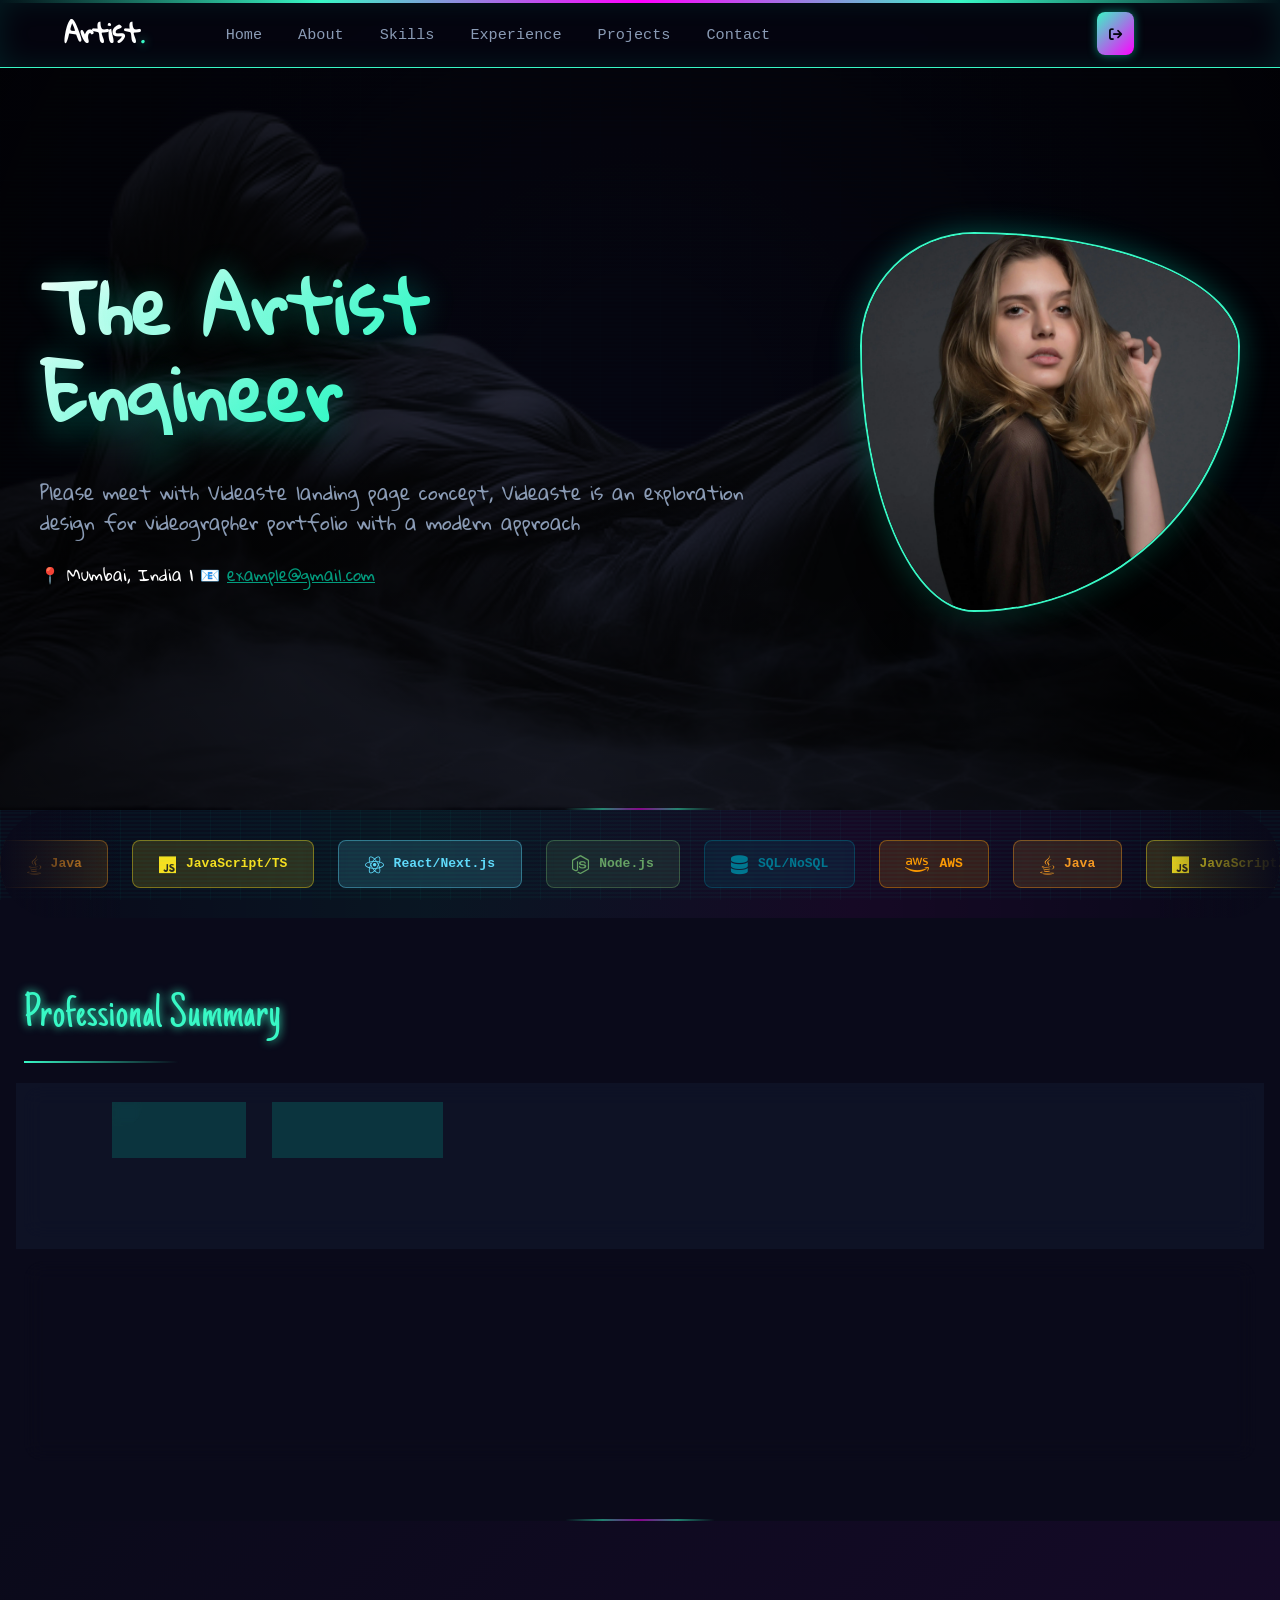
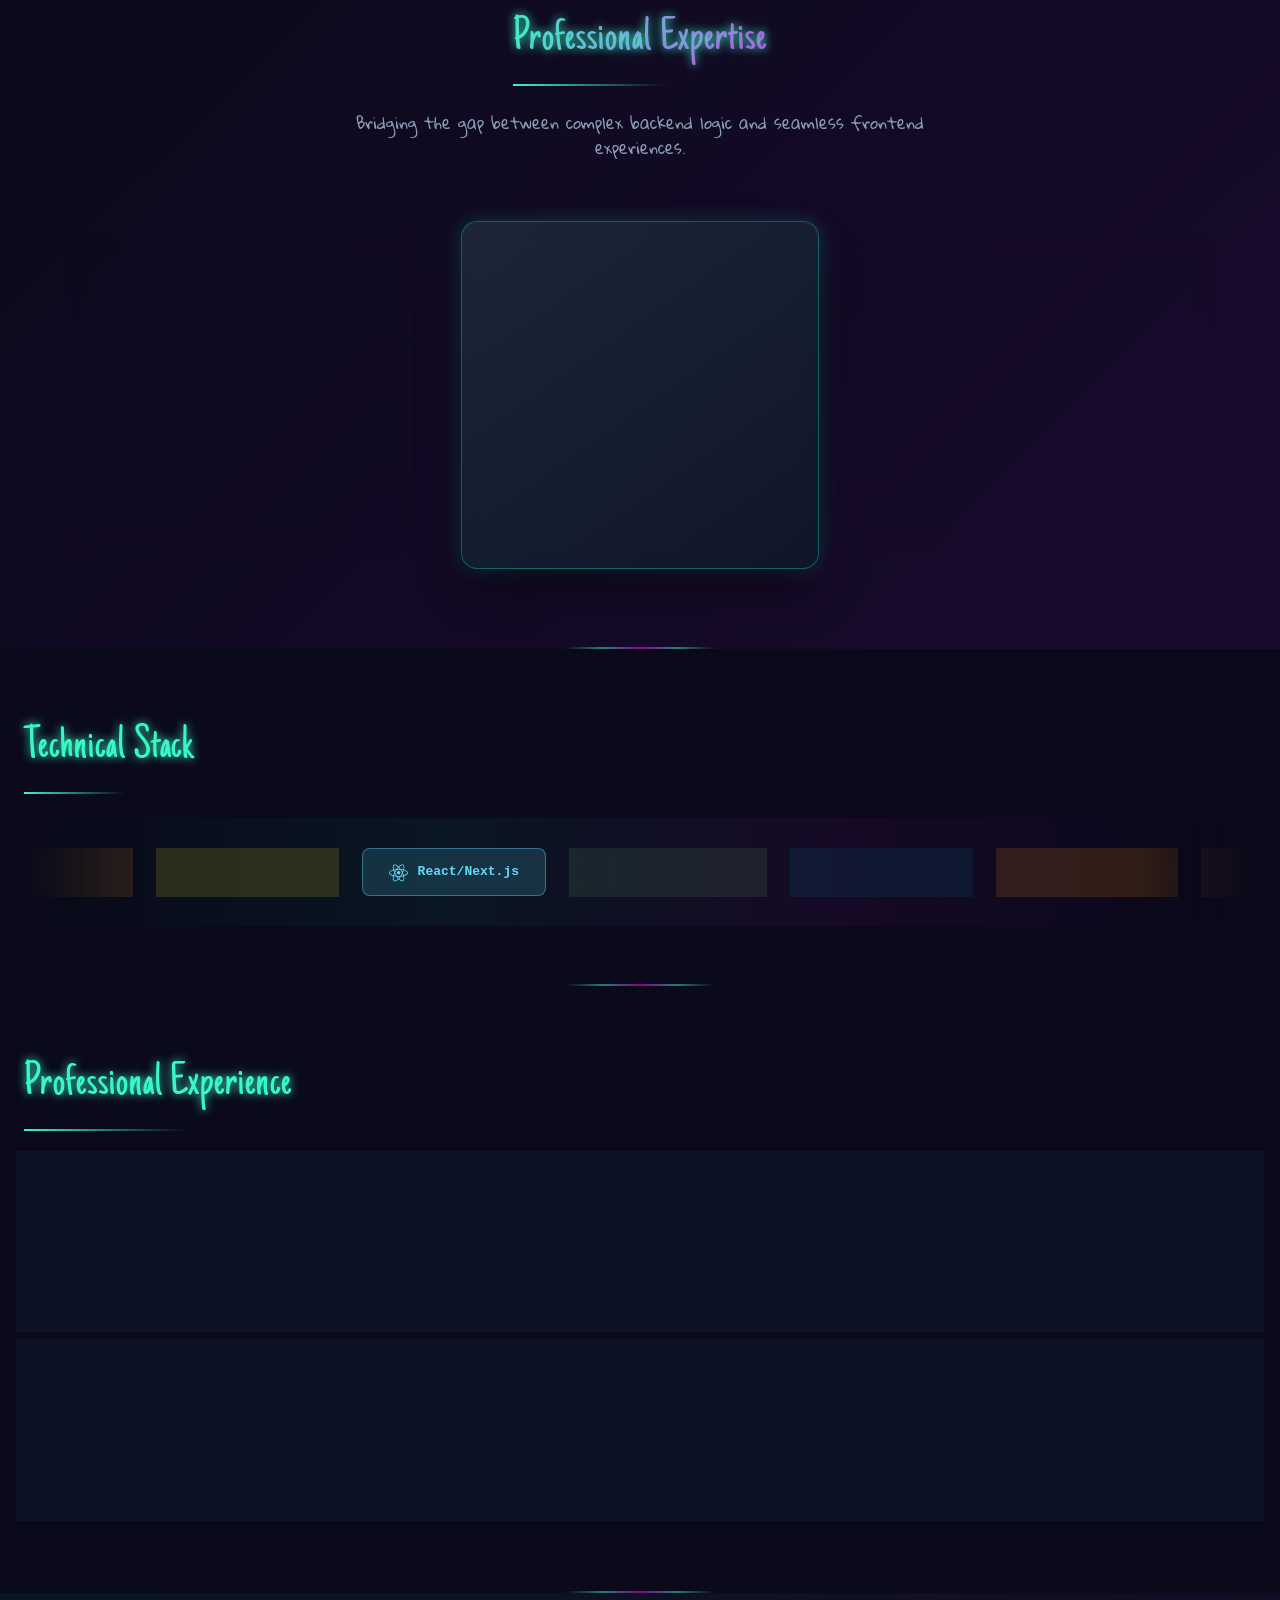
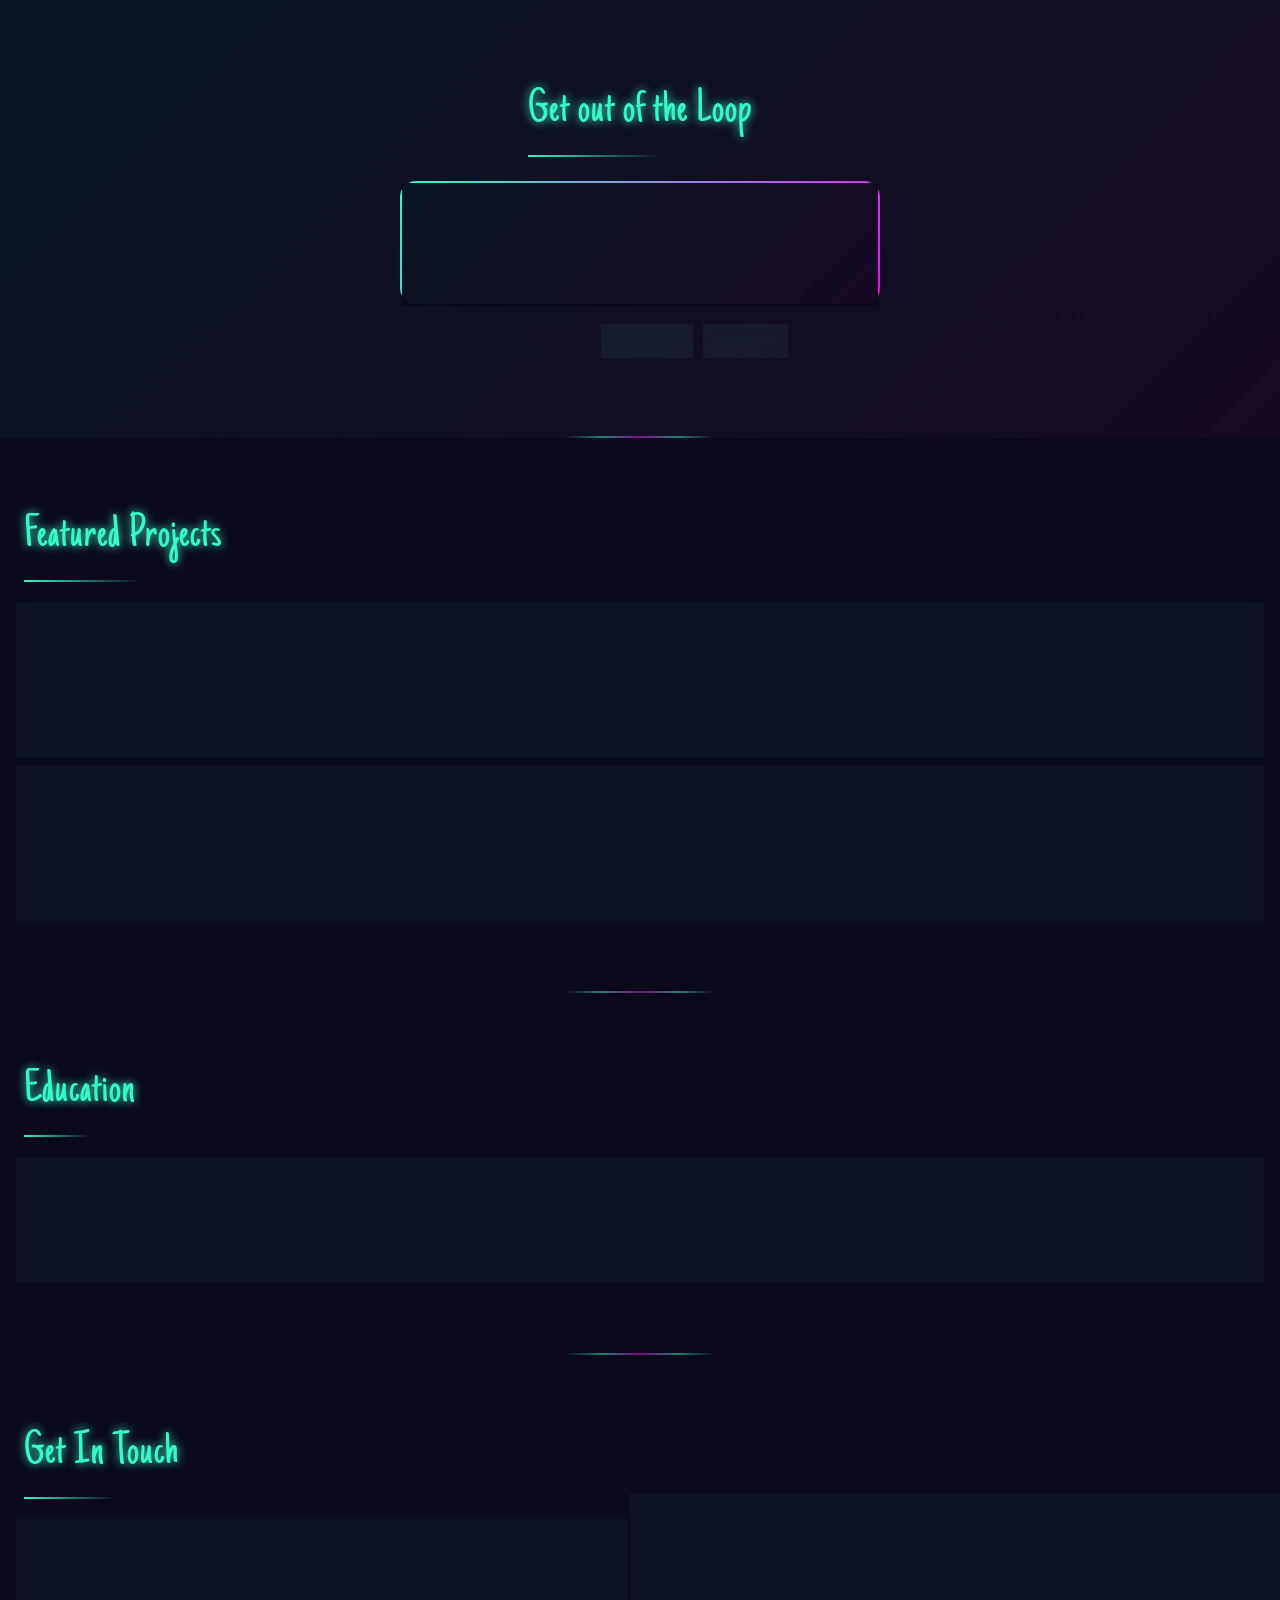
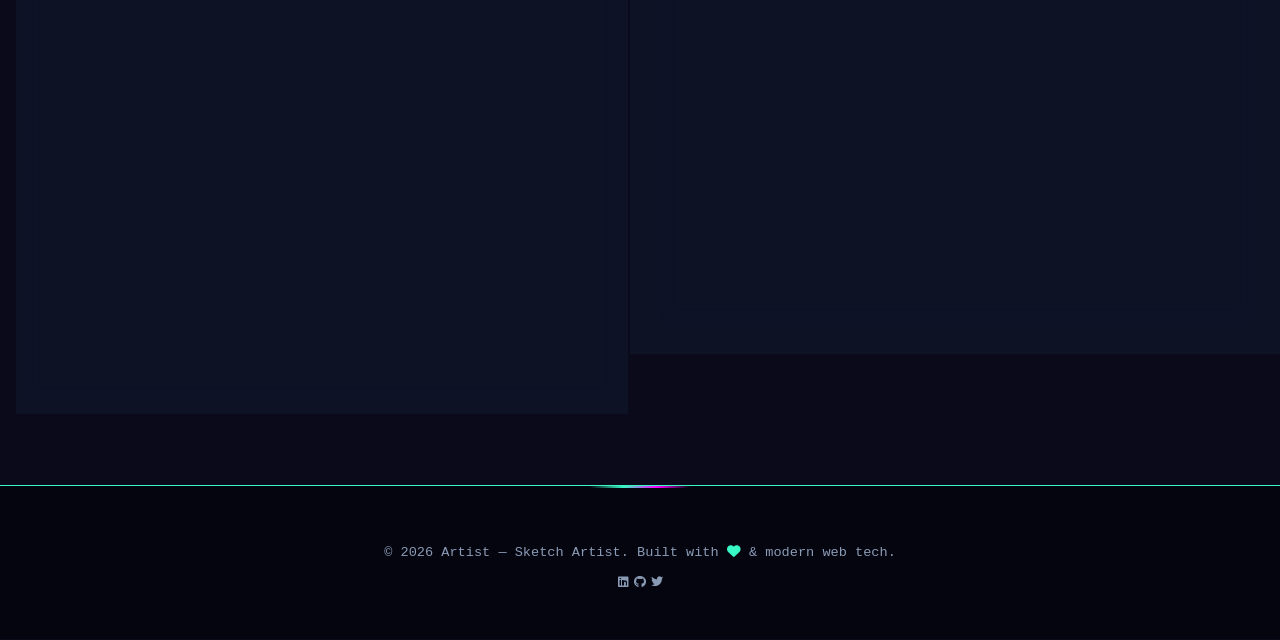
==== commit 858fca72: "rechanges" ====
--- a/index.html
+++ b/index.html
@@ -4,7 +4,7 @@
 <head>
     <meta charset="UTF-8">
     <meta name="viewport" content="width=device-width, initial-scale=1.0">
-    <title>Mohan Shailendra Yadav | Artist Web Template</title>
+    <title>Artist Web Template</title>
     <link rel="stylesheet" href="https://cdnjs.cloudflare.com/ajax/libs/font-awesome/6.0.0-beta3/css/all.min.css">
     <link href="https://fonts.googleapis.com/css2?family=Inter:wght@400;600;800&display=swap" rel="stylesheet">
     <link rel="stylesheet" href="./assets/css/style.css">
@@ -45,14 +45,15 @@
         </nav>
     </header>
 
-
+    <div id="field"></div>
     <main>
         <section id="hero">
             <div class="hero-container">
                 <div class="hero-text-side animate-slide-left">
                     <h1>The Artist <br /><u>Engineer</u></h1>
                     <br />
-                    <p class="subtitle">Full Stack Engineer | Graphic Designer | MCA @ TCET</p>
+                    <p class="subtitle">Please meet with Videaste landing page concept, Videaste is an exploration
+                        design for videographer portfolio with a modern approach</p>
 
                     <div class="contact-info">
                         <span>📍 Mumbai, India</span> |
@@ -62,16 +63,10 @@
 
                 <div class="hero-image-side animate-slide-right">
                     <div class="image-wrapper">
-                        <img src="./assets/images/hero-img.png" alt="artist">
-                    </div>
-
-                    <div class="newsletter-box">
-                        <p>Stay updated with my latest projects</p>
-                        <form class="newsletter-form input-group">
-                            <input type="email" placeholder="Enter your email" required>
-                            <button type="submit">Get In Touch</button>
-                        </form>
-                    </div>
+                        <img src="./assets/images/rafaella-mendes-diniz-et_78QkMMQs-unsplash.webp" alt="artist">
+                    </div>
+
+
                 </div>
             </div>
         </section>
@@ -97,24 +92,9 @@
 
         <section id="summary" data-aos="fade-up">
             <div class="summary-container">
-                <div class="summary-visual">
-                    <div class="outer">
-                        <div class="dot"></div>
-                        <div class="card-animated">
-                            <div class="ray"></div>
-                            <div class="text">Sketch</div>
-                            <div>Artist</div>
-                            <div class="line topl"></div>
-                            <div class="line leftl"></div>
-                            <div class="line bottoml"></div>
-                            <div class="line rightl"></div>
-                        </div>
-                    </div>
-                </div>
 
                 <div class="summary-text">
                     <h2>Professional Summary</h2>
-                    <h4 class="subheading">Just Something About Me....</h4>
                     <div class="card">
                         <p>
                             Dynamic <strong class="badge">MCA Student</strong> and <strong class="badge">Full Stack
@@ -127,6 +107,14 @@
                             experiences with modern JavaScript frameworks.
                         </p>
                     </div>
+                </div>
+
+                <div class="newsletter-box">
+                    <p>Stay updated with my latest projects</p>
+                    <form class="newsletter-form input-group">
+                        <input type="email" placeholder="Enter your email" required>
+                        <button type="submit">Get In Touch</button>
+                    </form>
                 </div>
             </div>
         </section>
@@ -337,11 +325,9 @@
                             Message</button>
                     </form>
                 </div>
-                <div class="card contact-map">
-                    <iframe
+                <div class="card contact-map"><iframe
                         src="https://www.google.com/maps/embed?pb=!1m18!1m12!1m3!1d241317.11609823277!2d72.74109925749698!3d19.081966716222594!2m3!1f0!2f0!3f0!3m2!1i1024!2i768!4f13.1!3m3!1m2!1s0x3be7c6306644edc1%3A0x5da4ed8f8d648c69!2sMumbai%2C%20Maharashtra!5e0!3m2!1sen!2sin!4v1712150000000!5m2!1sen!2sin"
-                        loading="lazy" referrerpolicy="no-referrer-when-downgrade"></iframe>
-                </div>
+                        loading="lazy" style="width:100%; height:100%; border:0;" allowfullscreen></iframe></div>
             </div>
         </section>
     </main>
@@ -354,32 +340,8 @@
         </div>
     </footer>
 
-    <script>
-        const menuToggle = document.querySelector('#mobile-menu');
-        const navLinks = document.querySelector('.nav-links');
-
-        menuToggle.addEventListener('click', () => {
-            navLinks.classList.toggle('active');
-            menuToggle.classList.toggle('is-active');
-        });
-
-        document.querySelectorAll('.navlinks a').forEach(link => {
-            navLinks.classList.remove('active');
-            menuToggle.classList.remove('is-active');
-        });
-
-
-        window.addEventListener("load", () => {
-            const loader = document.querySelector(".loader-wrapper");
-
-            // Add a slight delay (e.g., 500ms) so the user actually sees the 
-            // cool animation if the site loads too fast.
-            setTimeout(() => {
-                loader.classList.add("loader-hidden");
-            }, 500);
-        });
-    </script>
     <script src="./assets/javascript/aos.js"></script>
+    <script src="./assets/javascript/main.js"></script>
     <script>
         AOS.init();
     </script>
--- a/assets/css/style.css
+++ b/assets/css/style.css
@@ -313,6 +313,7 @@
             display: none;
         }
 
+
         /* Card Enhancements - Cyberpunk */
         .card {
             background: var(--bg-card);
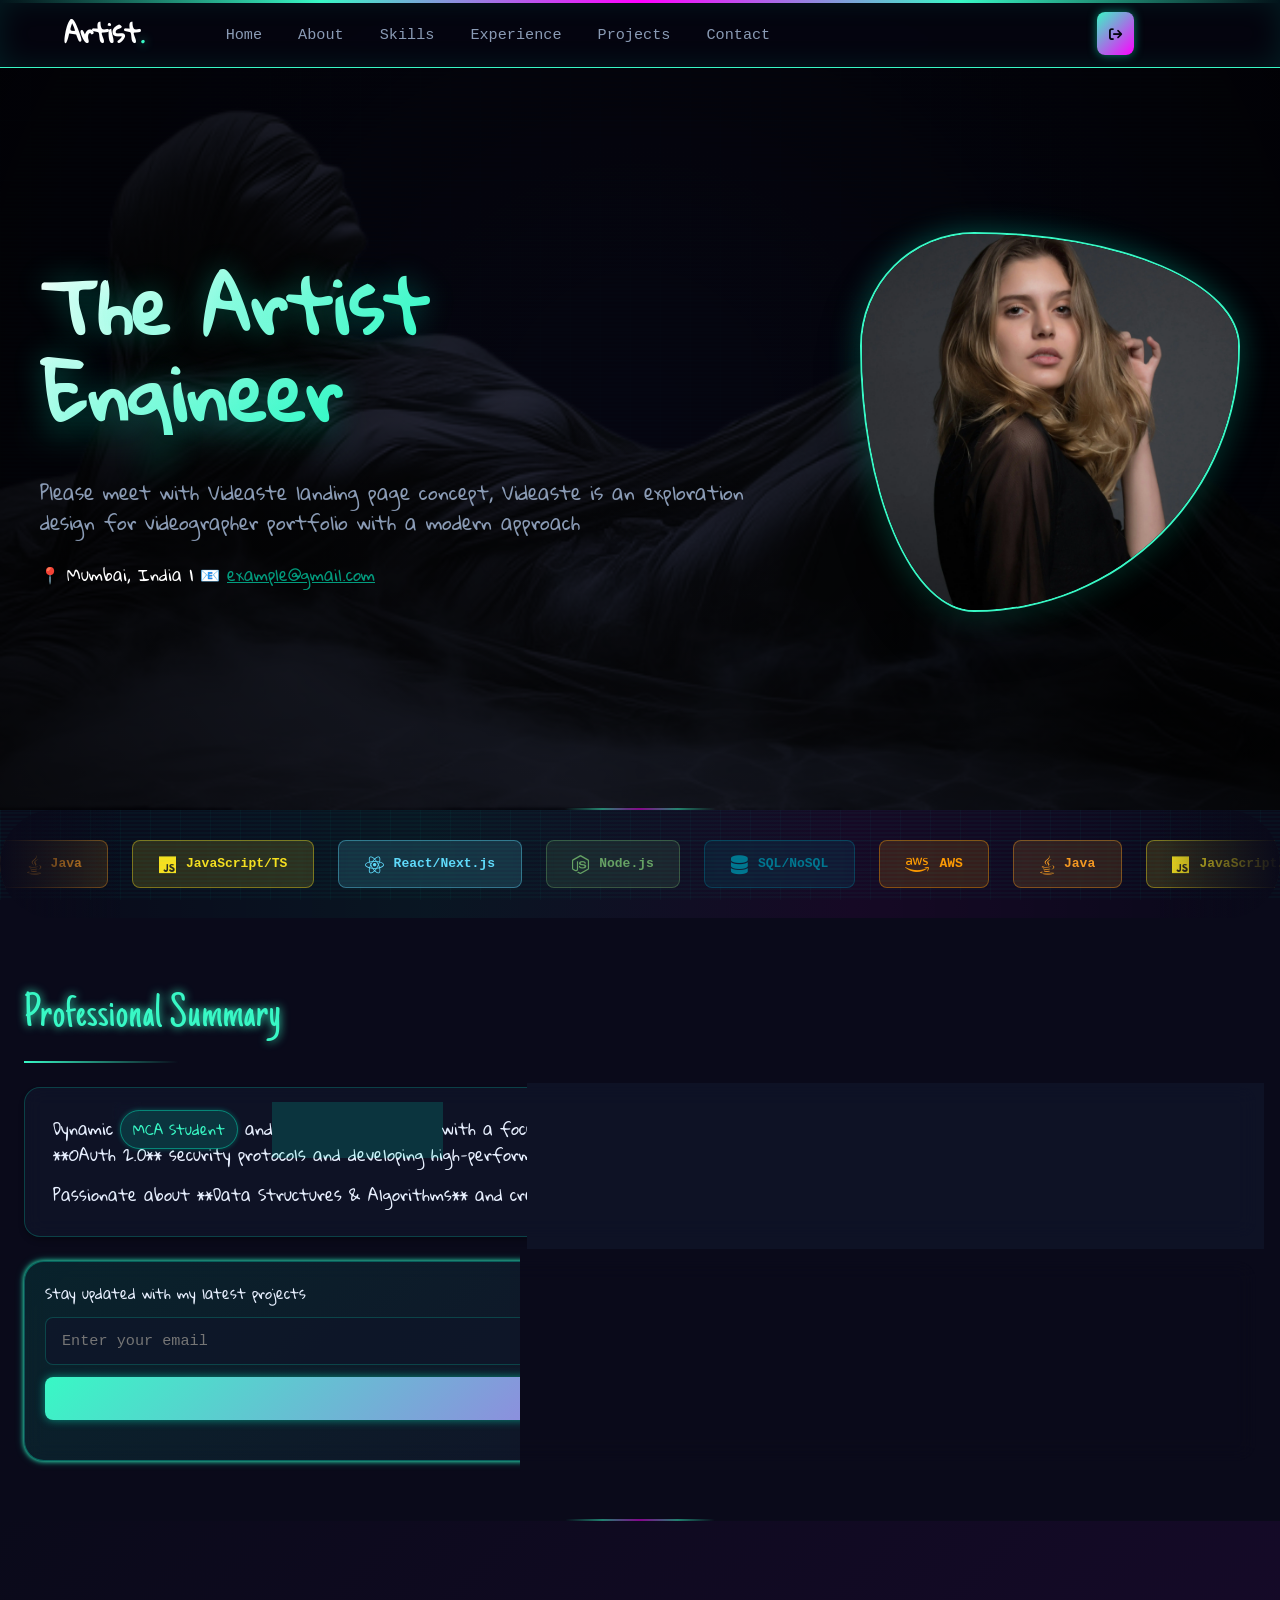
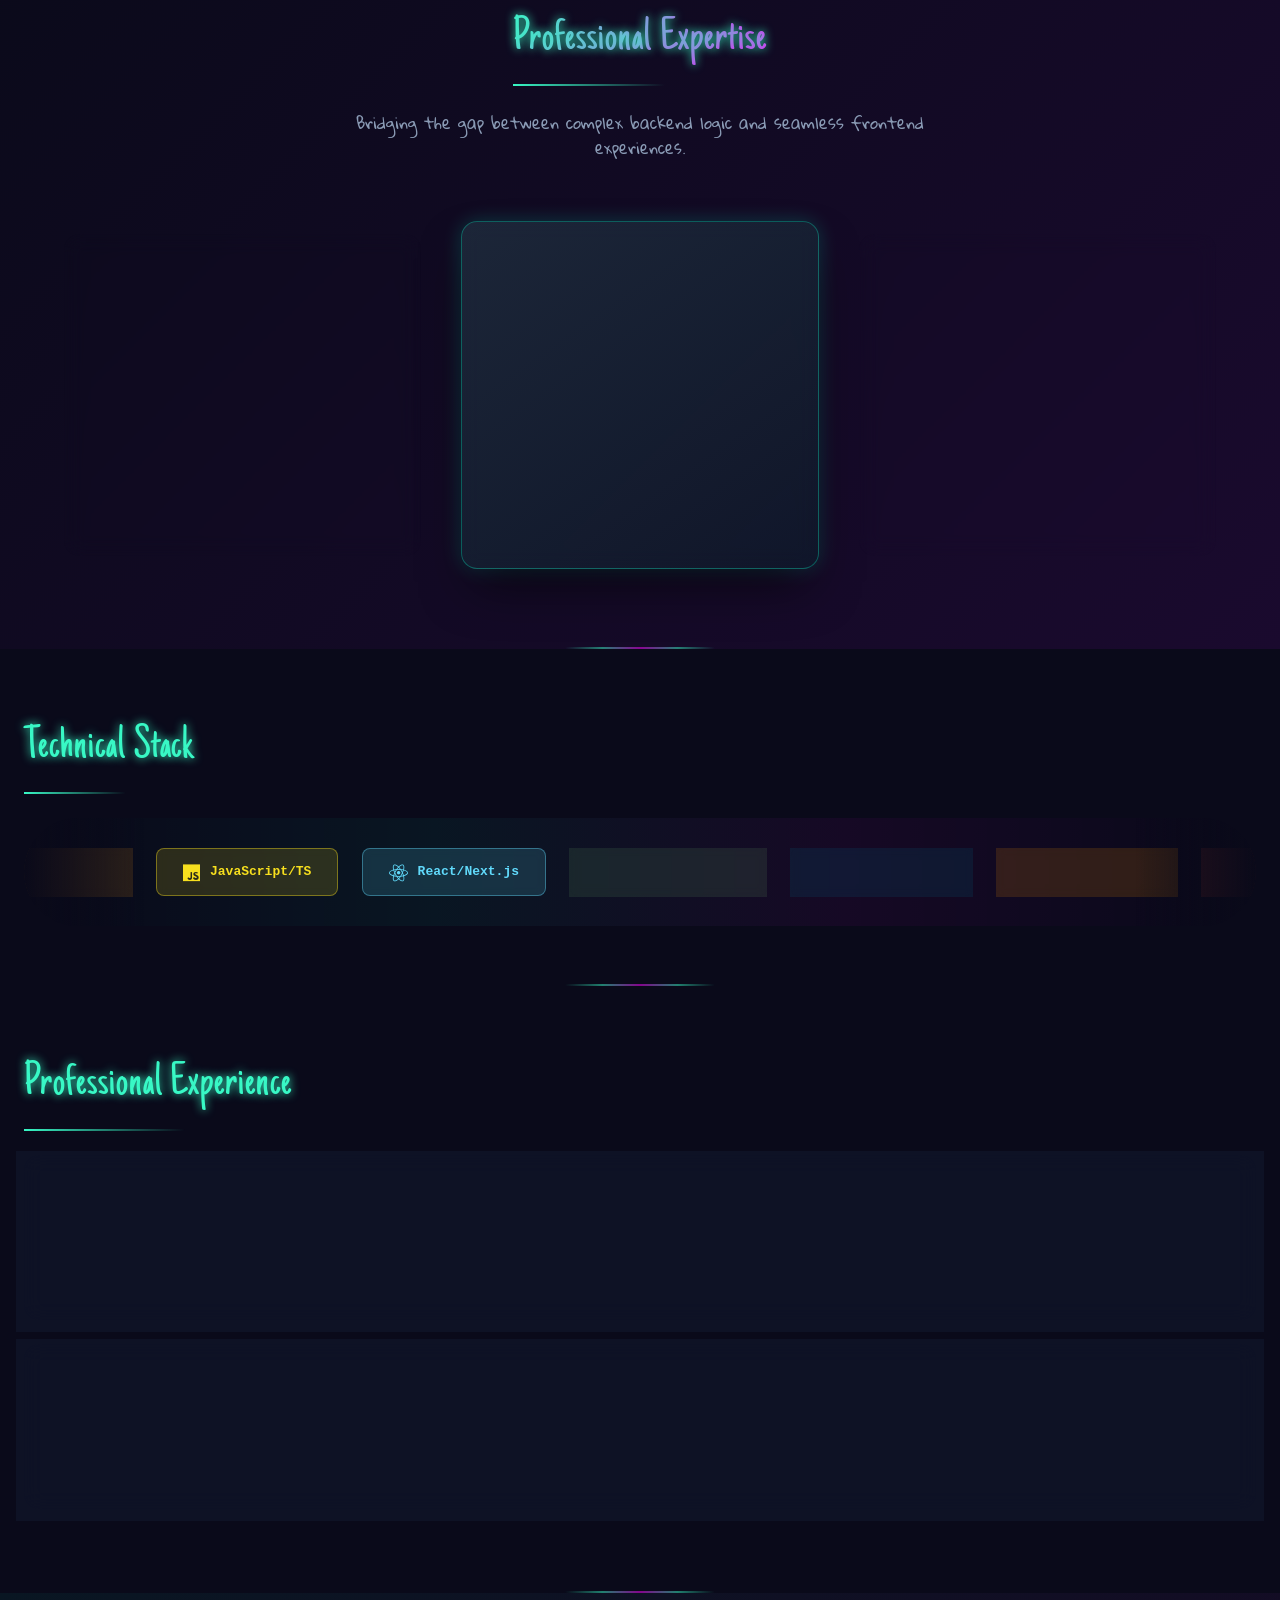
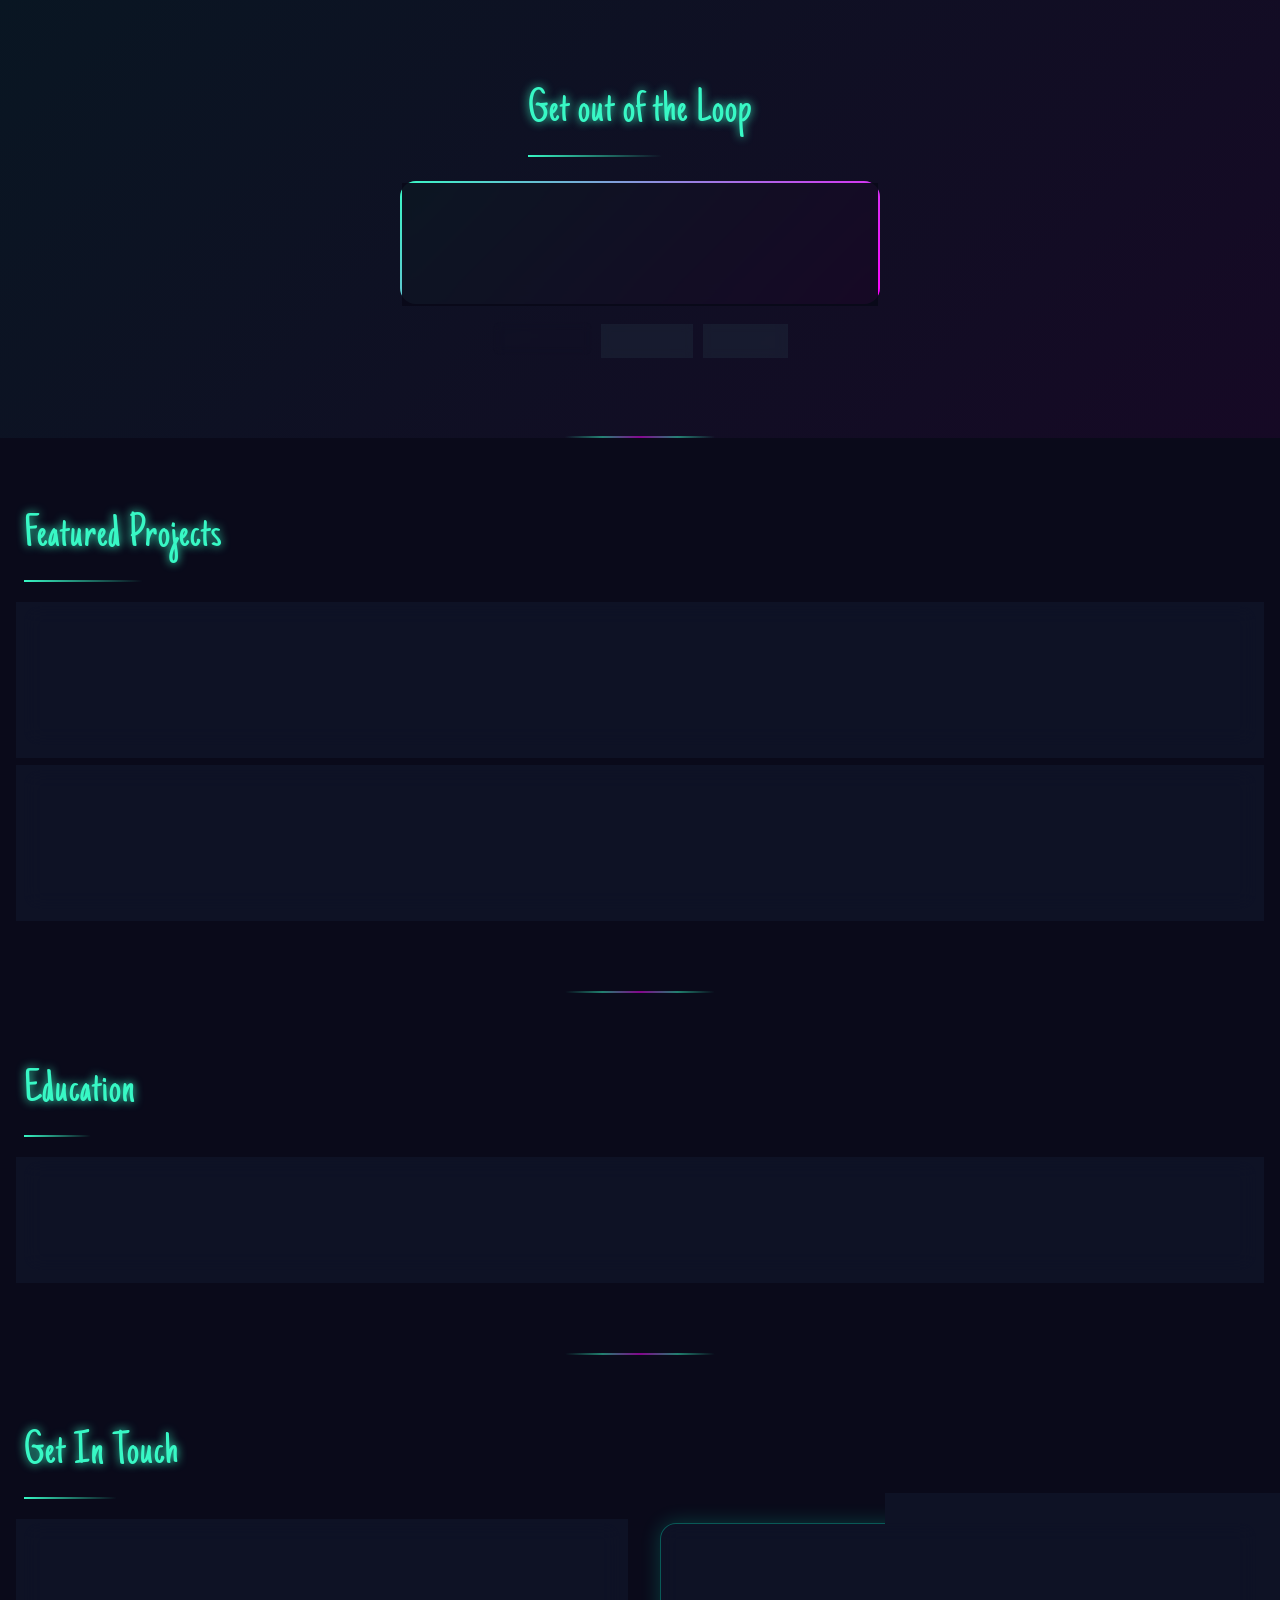
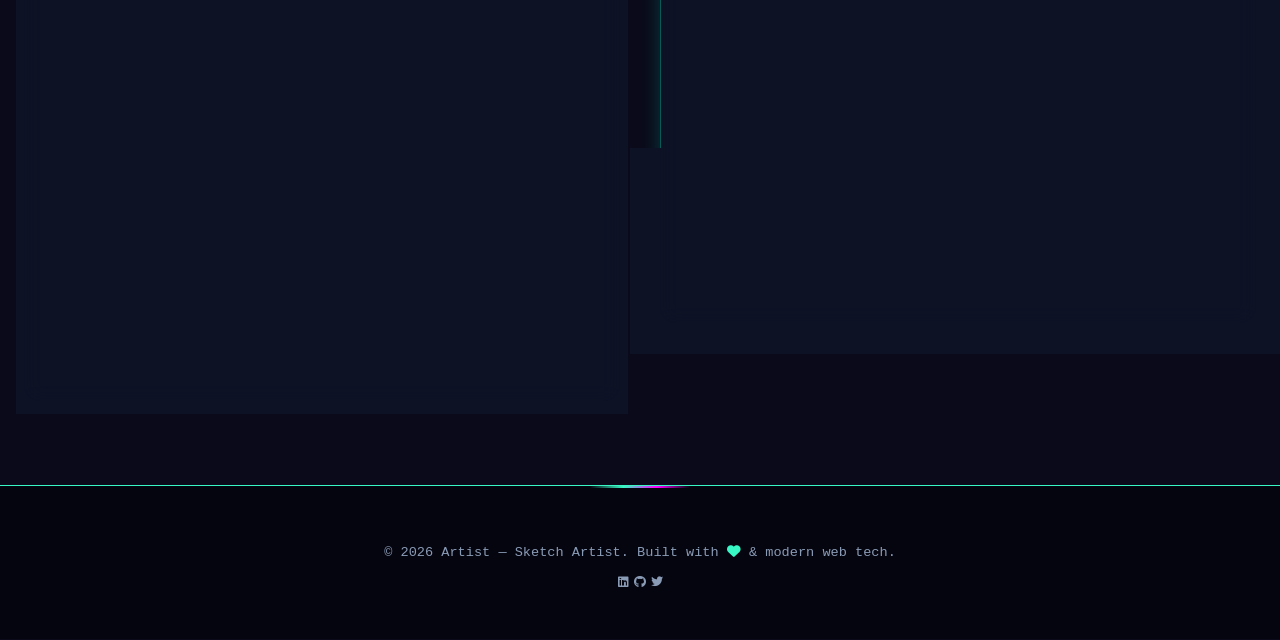
==== commit 58f354f3: "reupdates" ====
--- a/index.html
+++ b/index.html
@@ -33,7 +33,7 @@
             <div></div>
             <div></div>
             <div></div>
-            <button onclick="window.location.href='mailto:mohanshyadav@gmail.com'"><i
+            <button onclick="window.location.href='mailto:ex@gmail.com'"><i
                     class="fa-solid fa-arrow-right-from-bracket"></i></button>
 
             <div class="menu-toggle" id="mobile-menu">
@@ -299,7 +299,7 @@
         <section id="education" data-aos="fade-up">
             <h2>Education</h2>
             <div class="card">
-                <p><strong>Master of Computer Applications (MCA)</strong> - TCET (In Progress)</p>
+                <p><strong>Master of Computer Applications (MCA)</strong> - INIT (In Progress)</p>
                 <p><strong>BSc in Information Technology</strong> - University of Mumbai</p>
             </div>
         </section>
